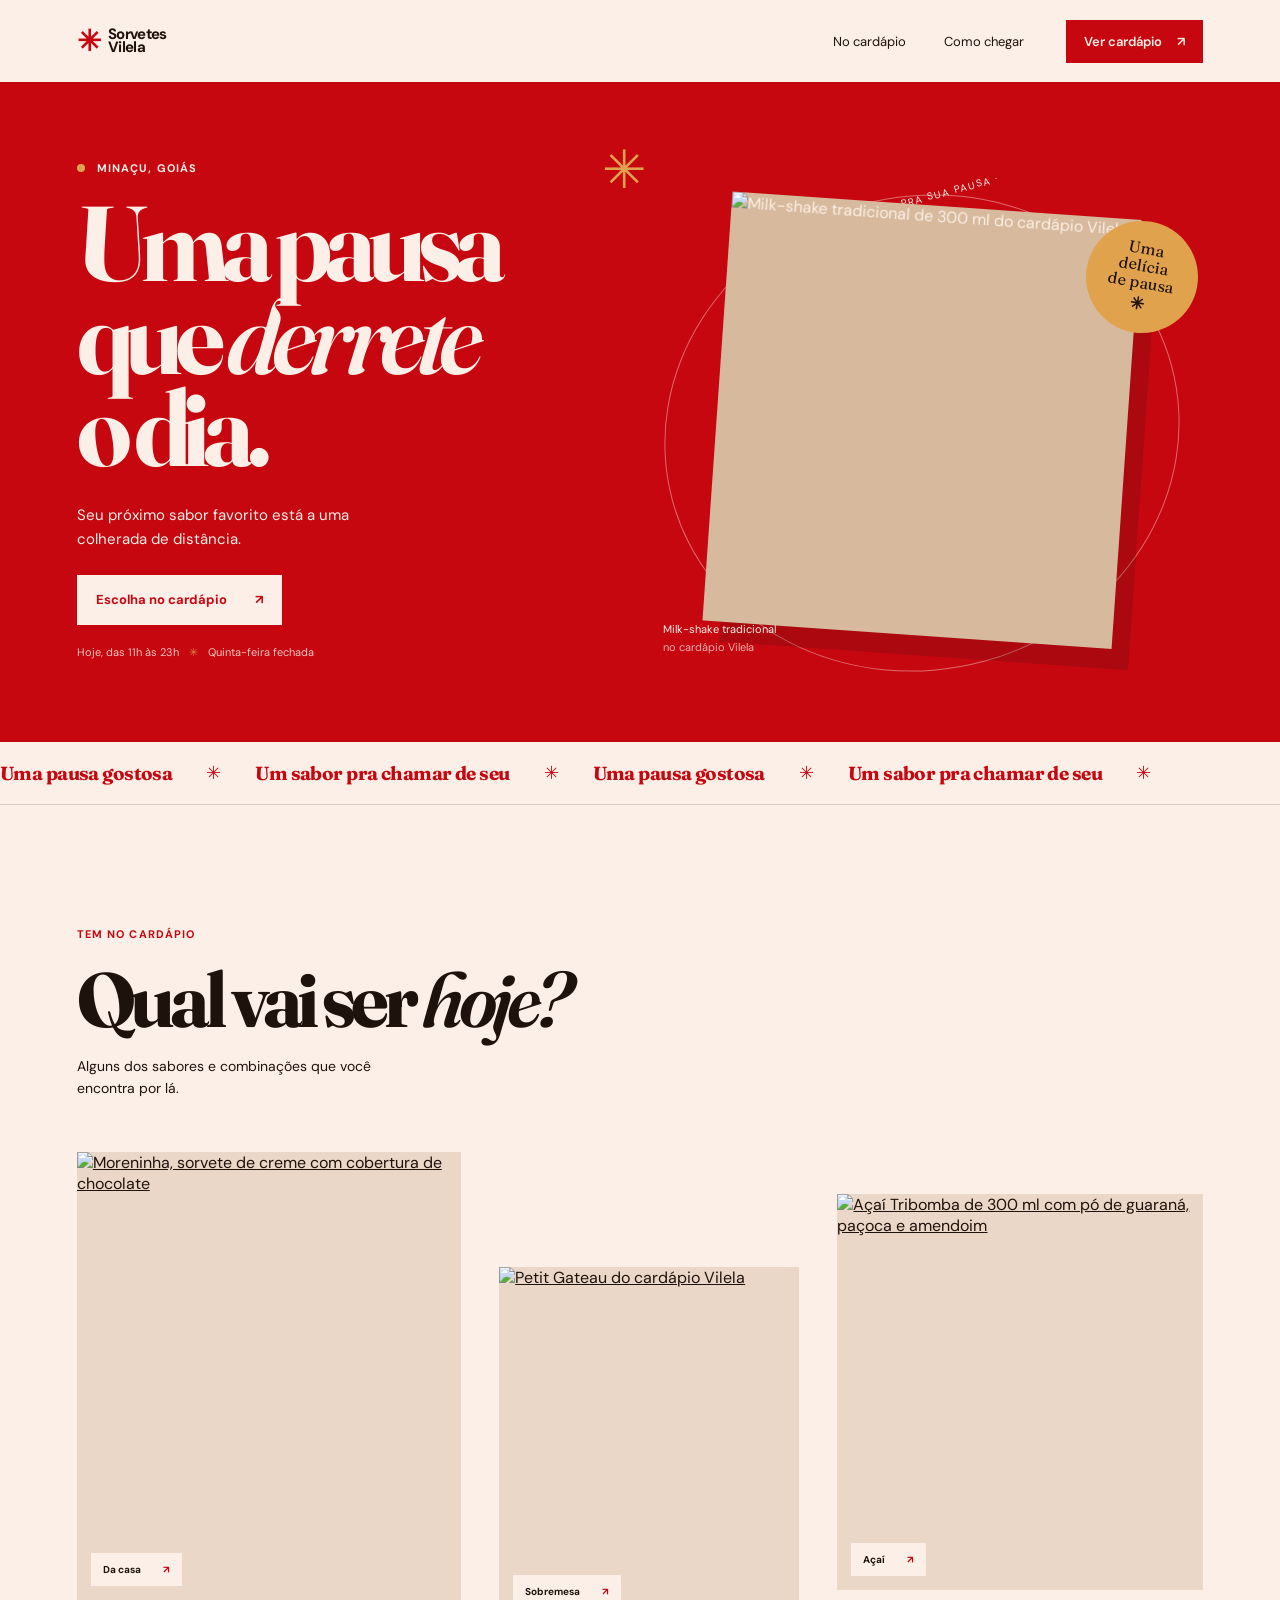
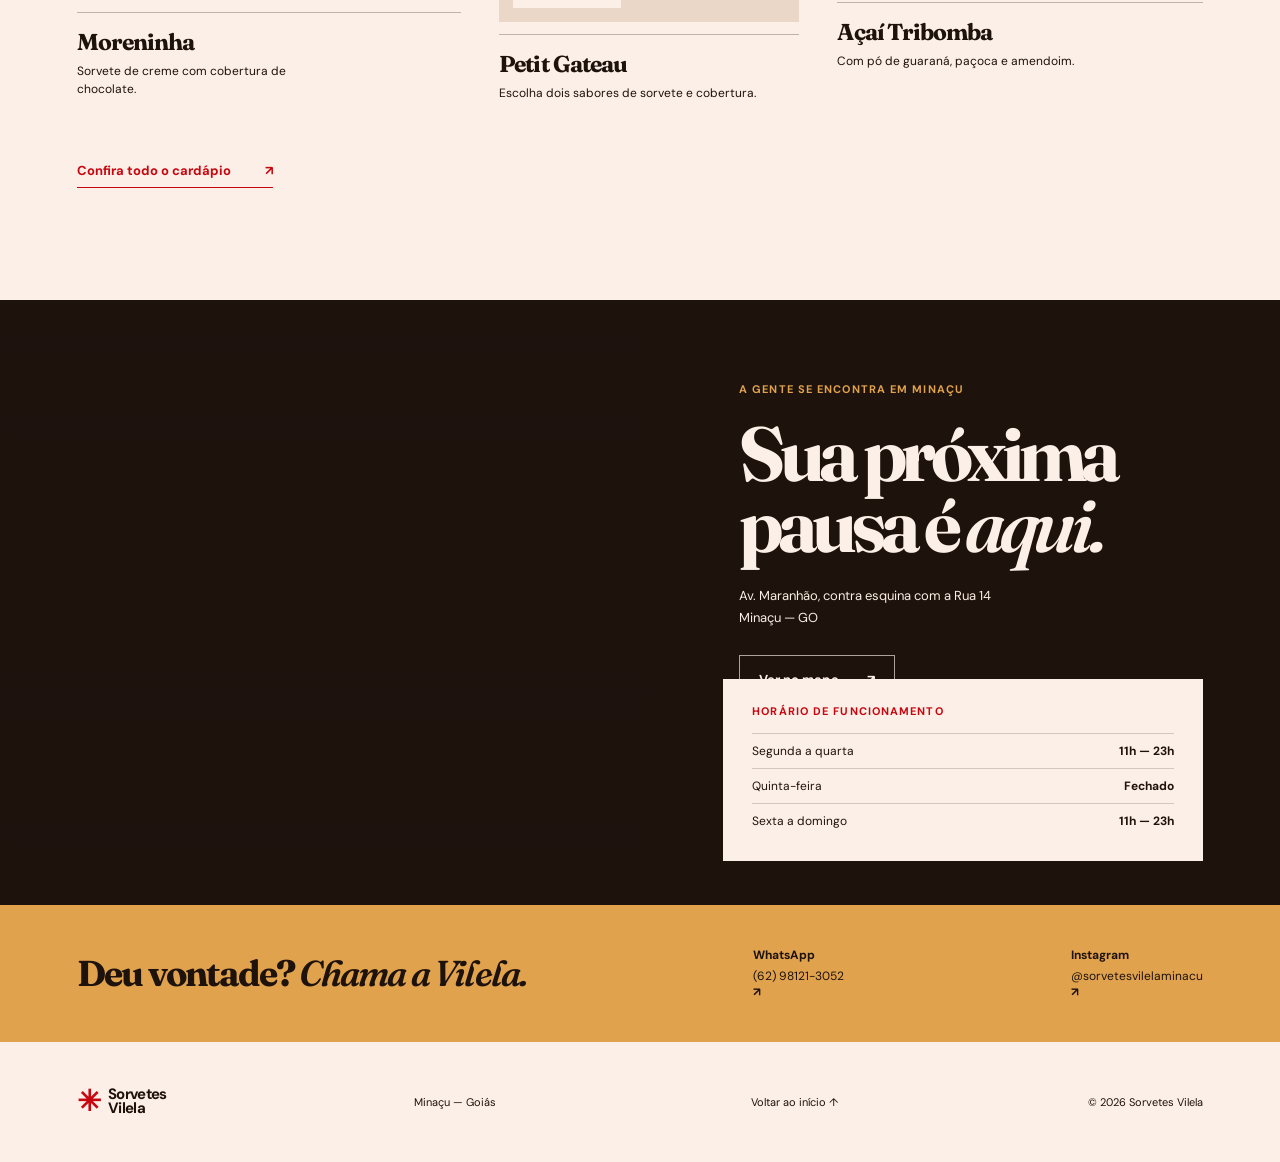
==== index.html @ eae9284f "Add files via upload" ====
<!doctype html>
<html lang="pt-BR">
<head>
  <meta charset="utf-8">
  <meta name="viewport" content="width=device-width, initial-scale=1">
  <meta name="theme-color" content="#C7070F">
  <meta name="description" content="Sorvetes Vilela em Minaçu-GO. Veja o cardápio, encontre a loja e venha escolher seu próximo sabor.">
  <meta property="og:type" content="website">
  <meta property="og:title" content="Sorvetes Vilela — Minaçu">
  <meta property="og:description" content="Uma pausa gostosa no seu dia. Confira o cardápio e encontre a Sorvetes Vilela em Minaçu-GO.">
  <meta property="og:image" content="https://assets.diggy.menu/menu/69e258a83c2f82297834d9e1/products/2d0bf28e-fbfe-4a27-b91a-829c1bef5589-low.jpg">
  <title>Sorvetes Vilela — Minaçu | Cardápio e localização</title>
  <link rel="preconnect" href="https://fonts.googleapis.com">
  <link rel="preconnect" href="https://fonts.gstatic.com" crossorigin>
  <link rel="preconnect" href="https://assets.diggy.menu">
  <link href="https://fonts.googleapis.com/css2?family=DM+Sans:wght@400;500;600;700&family=Fraunces:opsz,wght@9..144,600;9..144,700;9..144,800&display=swap" rel="stylesheet">
  <style>:root{--red:#C7070F;--cream:#FCEFE7;--paper:#fffaf5;--brown:#1E120D;--orange:#e0a24d;--serif:'Fraunces',Georgia,serif;--sans:'DM Sans',Arial,sans-serif;--gutter:clamp(22px,6vw,92px)}
*{box-sizing:border-box}html{scroll-behavior:smooth}body{margin:0;background:var(--cream);color:var(--brown);font-family:var(--sans);-webkit-font-smoothing:antialiased}a{color:inherit}a:focus-visible{outline:3px solid var(--orange);outline-offset:5px}.skip-link{position:absolute;z-index:10;top:8px;left:8px;padding:10px 14px;background:var(--cream);transform:translateY(-150%)}.skip-link:focus{transform:none}.site-header{height:82px;padding:0 var(--gutter);display:flex;align-items:center;justify-content:space-between;background:var(--cream)}.wordmark{display:inline-flex;align-items:center;gap:8px;text-decoration:none;font-size:15px;line-height:.88;font-weight:700;letter-spacing:-.7px}.wordmark-mark{font-size:29px;line-height:1;color:var(--red)}.nav-links{display:flex;gap:38px;margin-left:auto;margin-right:42px}.nav-links a,.header-cta{font-size:13px;text-decoration:none}.nav-links a{transition:color .2s}.nav-links a:hover{color:var(--red)}.header-cta{background:var(--red);color:var(--cream);padding:13px 18px;font-weight:600}.header-cta span{margin-left:12px}.hero{position:relative;overflow:hidden;min-height:660px;padding:68px var(--gutter) 52px;background:var(--red);color:var(--cream);display:grid;grid-template-columns:1fr 1fr;align-items:center}.hero-copy{position:relative;z-index:2;padding-bottom:20px}.eyebrow{margin:0 0 22px;font-size:11px;font-weight:700;letter-spacing:.1em;text-transform:uppercase}.eyebrow-dot{display:inline-block;width:8px;height:8px;margin-right:8px;background:var(--orange);border-radius:50%}.hero h1,.section-heading h2,.visit-copy h2{margin:0;font-family:var(--serif);font-size:clamp(66px,8.3vw,124px);font-weight:700;line-height:.87;letter-spacing:-.07em}.hero h1 em,.section-heading h2 em,.visit-copy h2 em,.contact-strip em{font-weight:600}.hero-intro{max-width:320px;margin:28px 0 24px;font-size:15px;line-height:1.6}.button{display:inline-flex;justify-content:space-between;align-items:center;gap:28px;min-height:50px;padding:0 19px;text-decoration:none;font-size:13px;font-weight:700;transition:transform .2s,background .2s}.button:hover{transform:translateY(-2px)}.button-light{background:var(--cream);color:var(--red)}.hero-hours{margin:20px 0 0;font-size:11px;opacity:.82}.hero-hours span{padding:0 7px;color:var(--orange)}.hero-art{height:510px;position:relative;display:flex;align-items:center;justify-content:center}.hero-orbit{position:absolute;inset:6% 4% 1%;border:1px solid rgba(252,239,231,.42);border-radius:50%;display:grid;place-items:start center;padding-top:3px;font-size:10px;letter-spacing:.12em;text-transform:uppercase;transform:rotate(-15deg)}.hero-photo{position:relative;z-index:1;width:min(75%,410px);height:430px;margin:0;overflow:hidden;background:#d7ba9d;transform:rotate(4deg);box-shadow:18px 20px 0 rgba(30,18,13,.16)}.hero-photo img{width:100%;height:100%;display:block;object-fit:cover}.photo-sticker{position:absolute;z-index:2;top:11%;right:1%;width:112px;height:112px;border-radius:50%;background:var(--orange);color:var(--brown);display:flex;flex-direction:column;align-items:center;justify-content:center;text-align:center;font-family:var(--serif);font-size:16px;line-height:1.05;transform:rotate(10deg)}.photo-sticker b{font-family:var(--sans);font-size:17px;margin-top:5px}.photo-caption{position:absolute;z-index:2;bottom:2%;left:4%;font-size:11px}.photo-caption span{display:block;opacity:.72;margin-top:4px}.hero-sunburst{position:absolute;left:47%;top:8%;font-size:53px;color:var(--orange)}.ticker{overflow:hidden;background:var(--cream);color:var(--red);border-bottom:1px solid rgba(30,18,13,.16)}.ticker-track{width:max-content;min-height:62px;display:flex;align-items:center;gap:34px;animation:marquee 28s linear infinite}.ticker-track span{font-family:var(--serif);font-weight:700;font-size:19px;letter-spacing:-.03em}.ticker-track i{font-style:normal;font-size:18px}@keyframes marquee{to{transform:translateX(-50%)}}.section-pad{padding:122px var(--gutter) 112px}.section-heading{max-width:610px;margin-bottom:52px}.eyebrow-dark{color:var(--red)}.section-heading h2{font-size:clamp(50px,6vw,82px);line-height:.96}.section-heading>p:last-child{max-width:340px;font-size:14px;line-height:1.6;margin:18px 0 0}.product-grid{display:grid;grid-template-columns:1.05fr .82fr 1fr;gap:clamp(15px,3vw,42px);align-items:start}.product-offset{margin-top:115px}.product-wide{margin-top:42px}.product-image{height:clamp(255px,35vw,450px);display:block;position:relative;overflow:hidden;background:#ead7c7}.product-offset .product-image{height:clamp(220px,28vw,355px)}.product-wide .product-image{height:clamp(240px,31vw,400px)}.product-image img{width:100%;height:100%;display:block;object-fit:cover;transition:transform .55s cubic-bezier(.2,.7,.2,1)}.product-image:hover img{transform:scale(1.035)}.image-label{position:absolute;left:14px;bottom:14px;background:var(--cream);padding:10px 12px;font-size:10px;font-weight:700}.image-label b{padding-left:20px;color:var(--red)}.product-meta{padding:15px 0;border-top:1px solid rgba(30,18,13,.28);margin-top:12px}.product-meta h3{font-family:var(--serif);font-size:23px;margin:0;letter-spacing:-.04em}.product-meta p{font-size:12px;margin:6px 0 0;line-height:1.5;max-width:270px}.text-link{display:inline-flex;align-items:center;gap:34px;margin-top:45px;padding-bottom:8px;border-bottom:1px solid var(--red);font-size:13px;font-weight:700;text-decoration:none;color:var(--red)}.visit-section{min-height:570px;background:var(--brown);color:var(--cream);display:grid;grid-template-columns:1.03fr 1fr;position:relative}.visit-image{min-height:570px;background-image:linear-gradient(0deg,rgba(30,18,13,.14),rgba(30,18,13,.02)),url('https://assets.diggy.menu/menu/69e258a83c2f82297834d9e1/products/728cd373-ec58-42bf-9369-148f045f744b-low.jpg');background-size:cover;background-position:center 48%;will-change:background-position}.visit-copy{padding:82px clamp(38px,7vw,100px) 200px;align-self:center}.visit-copy .eyebrow{color:var(--orange)}.visit-copy h2{font-size:clamp(53px,6vw,82px);line-height:.93}.address{font-size:13px;line-height:1.7;margin:25px 0}.button-outline{color:var(--cream);border:1px solid rgba(252,239,231,.65)}.button-outline:hover{background:var(--cream);color:var(--brown)}.hours-card{position:absolute;z-index:1;right:var(--gutter);bottom:44px;width:min(480px,43%);padding:25px 29px 23px;background:var(--cream);color:var(--brown)}.hours-card .eyebrow{margin-bottom:15px}.hours-card dl{margin:0}.hours-card dl div{display:flex;justify-content:space-between;gap:12px;padding:9px 0;border-top:1px solid rgba(30,18,13,.18);font-size:12px}.hours-card dd{margin:0;font-weight:700}.contact-strip{padding:42px var(--gutter);background:var(--orange);display:flex;align-items:center;justify-content:space-between;gap:22px}.contact-strip>p{font-family:var(--serif);font-size:clamp(22px,3vw,36px);font-weight:700;letter-spacing:-.05em;margin:0}.contact-strip a{font-size:12px;font-weight:700;text-decoration:none;white-space:nowrap}.contact-strip a span{display:block;margin-top:5px;font-weight:400}.site-footer{min-height:120px;padding:28px var(--gutter);display:grid;grid-template-columns:1fr 1fr 1fr auto;align-items:center;gap:20px;background:var(--cream)}.site-footer>p,.back-top,.site-footer small{font-size:11px}.back-top{text-decoration:none}.site-footer small{text-align:right}.footer-mark .wordmark-mark{color:var(--red)}[data-reveal]{opacity:0;transform:translateY(18px);transition:opacity .65s ease,transform .65s cubic-bezier(.2,.7,.2,1)}[data-reveal].is-visible{opacity:1;transform:translateY(0)}
@media(min-width:1400px){.hero{min-height:760px}.hero-photo{height:500px;width:430px}.hero-art{height:580px}}
@media(max-width:760px){.site-header{height:72px}.nav-links{display:none}.header-cta{margin-left:auto}.hero{min-height:auto;padding-top:54px;padding-bottom:30px;grid-template-columns:1fr}.hero h1{font-size:clamp(70px,17vw,112px)}.hero-intro{max-width:280px}.hero-art{height:390px;margin-top:20px}.hero-photo{width:min(72%,340px);height:330px}.hero-orbit{inset:5% 3%}.photo-sticker{right:2%;top:8%;width:91px;height:91px;font-size:14px}.hero-sunburst{left:auto;right:11%;top:0}.photo-caption{left:1%;bottom:0}.ticker-track{min-height:52px;gap:24px}.ticker-track span{font-size:16px}.section-pad{padding-top:82px;padding-bottom:80px}.section-heading{margin-bottom:32px}.section-heading h2{font-size:clamp(49px,12vw,72px)}.product-grid{grid-template-columns:1fr 1fr;gap:30px 16px}.product-image,.product-offset .product-image,.product-wide .product-image{height:auto;aspect-ratio:4/5}.product-offset,.product-wide{margin-top:0}.product:nth-child(2){margin-top:60px}.product-wide{grid-column:1/-1;width:83%;margin-top:-15px;margin-left:auto}.product-wide .product-image{aspect-ratio:1.2}.product-meta h3{font-size:20px}.text-link{margin-top:32px}.visit-section{grid-template-columns:1fr;padding-bottom:0}.visit-image{min-height:340px;background-position:center}.visit-copy{padding:48px var(--gutter) 34px}.visit-copy h2{font-size:clamp(54px,13vw,76px)}.hours-card{position:relative;right:auto;bottom:auto;width:auto;margin:0 var(--gutter) 34px;padding:22px}.contact-strip{padding-top:32px;padding-bottom:32px;display:grid;grid-template-columns:1fr 1fr;gap:22px 12px}.contact-strip>p{grid-column:1/-1}.contact-strip a{white-space:normal;font-size:11px}.site-footer{grid-template-columns:1fr 1fr;min-height:150px}.site-footer small{text-align:left}}
@media(max-width:390px){.header-cta{padding:12px 13px;font-size:12px}.hero{padding-left:20px;padding-right:20px}.product-grid{gap:24px 12px}.image-label{left:8px;bottom:8px;padding:8px;font-size:9px}.image-label b{padding-left:8px}.product-meta h3{font-size:18px}.product-meta p{font-size:11px}.contact-strip{padding-left:20px;padding-right:20px}}
@media(prefers-reduced-motion:reduce){*,*::before,*::after{scroll-behavior:auto!important;animation-duration:.01ms!important;animation-iteration-count:1!important;transition-duration:.01ms!important}[data-reveal]{opacity:1;transform:none}.visit-image{will-change:auto}}
[data-reveal]{opacity:1;transform:none}
body.motion-ready [data-reveal]{opacity:0;transform:translateY(18px)}
body.motion-ready [data-reveal].is-visible{opacity:1;transform:translateY(0)}
.product{transition:transform .3s ease}
.product:hover{transform:translateY(-5px)}
.product-image{transition:box-shadow .3s ease}
.product:hover .product-image{box-shadow:7px 8px 0 rgba(30,18,13,.1)}
.text-link,.nav-links a{position:relative}
.text-link::after,.nav-links a::after{content:"";position:absolute;left:0;right:100%;bottom:-3px;height:1px;background:currentColor;transition:right .22s ease}
.text-link:hover::after,.nav-links a:hover::after{right:0}
.menu-toggle{display:none}
@media(max-width:760px){
  .site-header{position:relative;z-index:5}
  .menu-toggle{width:46px;height:46px;margin-left:12px;border:1px solid rgba(30,18,13,.22);background:transparent;display:grid;align-content:center;justify-items:center;gap:6px;cursor:pointer}
  .menu-toggle span{width:18px;height:1.5px;background:var(--brown);transition:transform .2s ease}
  .menu-toggle[aria-expanded=true] span:first-child{transform:translateY(3.75px) rotate(45deg)}
  .menu-toggle[aria-expanded=true] span:last-child{transform:translateY(-3.75px) rotate(-45deg)}
  .nav-links{display:flex;position:absolute;top:100%;left:0;right:0;margin:0;padding:8px var(--gutter) 20px;background:var(--cream);border-top:1px solid rgba(30,18,13,.12);flex-direction:column;gap:0;visibility:hidden;opacity:0;transform:translateY(-8px);transition:opacity .2s ease,transform .2s ease,visibility .2s}
  .nav-links.menu-open{visibility:visible;opacity:1;transform:translateY(0)}
  .nav-links a{padding:14px 0;border-bottom:1px solid rgba(30,18,13,.12);font-size:14px}
  .nav-links a::after{display:none}
  .product:hover{transform:none}
  .product:hover .product-image{box-shadow:none}
  .product-image:active img{transform:scale(1.025)}
  .button:active,.header-cta:active{transform:scale(.98)}
}
@media(prefers-reduced-motion:reduce){body.motion-ready [data-reveal]{opacity:1;transform:none}.product,.product-image img{transition:none}}
@keyframes reveal-on-scroll{from{opacity:0;transform:translateY(22px)}to{opacity:1;transform:translateY(0)}}
@keyframes hero-depth{from{transform:translate3d(0,-28px,0) rotate(4deg)}to{transform:translate3d(0,28px,0) rotate(4deg)}}
@keyframes image-depth{from{background-position:center 38%}to{background-position:center 62%}}
@supports(animation-timeline:view()){
  [data-reveal]{animation:reveal-on-scroll linear both;animation-timeline:view();animation-range:entry 0% cover 35%}
  .hero-photo{animation:hero-depth linear both;animation-timeline:view();animation-range:entry 0% exit 100%}
  .visit-image{animation:image-depth linear both;animation-timeline:view();animation-range:entry 0% exit 100%}
}
@media(prefers-reduced-motion:reduce){[data-reveal],.hero-photo,.visit-image{animation:none!important}}
</style>
  <script type="application/ld+json">
  {
    "@context":"https://schema.org",
    "@type":"IceCreamShop",
    "name":"Sorvetes Vilela - Minaçu",
    "telephone":"+55 62 98121-3052",
    "address":{"@type":"PostalAddress","streetAddress":"Av. Maranhão, contra esquina com a Rua 14","addressLocality":"Minaçu","addressRegion":"GO","postalCode":"76450-000","addressCountry":"BR"},
    "sameAs":["https://www.instagram.com/sorvetesvilelaminacu/","https://www.diggy.menu/sorvetesvilelaminacu"],
    "openingHoursSpecification":[
      {"@type":"OpeningHoursSpecification","dayOfWeek":["Monday","Tuesday","Wednesday","Friday","Saturday","Sunday"],"opens":"11:00","closes":"23:00"}
    ]
  }
  </script>
</head>
<body>
  <a class="skip-link" href="#conteudo">Pular para o conteúdo</a>
  <header class="site-header">
    <a class="wordmark" href="#inicio" aria-label="Sorvetes Vilela, início"><span class="wordmark-mark" aria-hidden="true">✳</span><span>Sorvetes<br>Vilela</span></a>
    <button class="menu-toggle" type="button" aria-expanded="false" aria-controls="main-nav" aria-label="Abrir menu"><span></span><span></span></button>
    <nav class="nav-links" id="main-nav" aria-label="Navegação principal">
      <a href="#sabores">No cardápio</a>
      <a href="#visite">Como chegar</a>
    </nav>
    <a class="header-cta" href="https://www.diggy.menu/sorvetesvilelaminacu" target="_blank" rel="noopener">Ver cardápio <span aria-hidden="true">↗</span></a>
  </header>

  <main id="conteudo">
    <section class="hero" id="inicio" aria-labelledby="hero-title">
      <div class="hero-copy">
        <p class="eyebrow"><span class="eyebrow-dot" aria-hidden="true"></span> Minaçu, Goiás</p>
        <h1 id="hero-title">Uma pausa<br>que <em>derrete</em><br>o dia.</h1>
        <p class="hero-intro">Seu próximo sabor favorito está a uma colherada de distância.</p>
        <a class="button button-light" href="https://www.diggy.menu/sorvetesvilelaminacu" target="_blank" rel="noopener">Escolha no cardápio <span aria-hidden="true">↗</span></a>
        <p class="hero-hours">Hoje, das 11h às 23h <span aria-hidden="true">✳</span> Quinta-feira fechada</p>
      </div>
      <div class="hero-art" aria-label="Milk-shake tradicional da Sorvetes Vilela">
        <div class="hero-orbit" aria-hidden="true">feito pra sua pausa · feito pra sua pausa ·</div>
        <figure class="hero-photo parallax" data-speed="0.1">
            <img src="https://assets.diggy.menu/menu/69e258a83c2f82297834d9e1/products/2d0bf28e-fbfe-4a27-b91a-829c1bef5589-low.jpg" alt="Milk-shake tradicional de 300 ml do cardápio Vilela" fetchpriority="high" decoding="async" width="720" height="900">
        </figure>
        <div class="photo-sticker" aria-hidden="true"><span>Uma<br>delícia<br>de pausa</span><b>✳</b></div>
        <p class="photo-caption">Milk-shake tradicional <span>no cardápio Vilela</span></p>
      </div>
      <span class="hero-sunburst" aria-hidden="true">✳</span>
    </section>

    <div class="ticker" aria-label="Sorvetes Vilela em Minaçu"><div class="ticker-track" aria-hidden="true"><span>Uma pausa gostosa</span><i>✳</i><span>Um sabor pra chamar de seu</span><i>✳</i><span>Uma pausa gostosa</span><i>✳</i><span>Um sabor pra chamar de seu</span><i>✳</i></div></div>

    <section class="menu-section section-pad" id="sabores" aria-labelledby="menu-title">
      <div class="section-heading" data-reveal>
        <p class="eyebrow eyebrow-dark">Tem no cardápio</p>
        <h2 id="menu-title">Qual vai ser <em>hoje?</em></h2>
        <p>Alguns dos sabores e combinações que você encontra por lá.</p>
      </div>
      <div class="product-grid">
        <article class="product product-tall" data-reveal>
          <a class="product-image" href="https://www.diggy.menu/sorvetesvilelaminacu" target="_blank" rel="noopener" aria-label="Ver Moreninha no cardápio">
            <img src="https://assets.diggy.menu/menu/69e258a83c2f82297834d9e1/products/d7e3dccf-65e1-4d2a-82ba-d09cf9e2c3f4-low.jpg" alt="Moreninha, sorvete de creme com cobertura de chocolate" loading="lazy" decoding="async" width="720" height="900">
            <span class="image-label">Da casa <b>↗</b></span>
          </a>
          <div class="product-meta"><h3>Moreninha</h3><p>Sorvete de creme com cobertura de chocolate.</p></div>
        </article>
        <article class="product product-offset" data-reveal>
          <a class="product-image" href="https://www.diggy.menu/sorvetesvilelaminacu" target="_blank" rel="noopener" aria-label="Ver Petit Gateau no cardápio">
            <img src="https://assets.diggy.menu/menu/69e258a83c2f82297834d9e1/products/728cd373-ec58-42bf-9369-148f045f744b-low.jpg" alt="Petit Gateau do cardápio Vilela" loading="lazy" decoding="async" width="720" height="900">
            <span class="image-label">Sobremesa <b>↗</b></span>
          </a>
          <div class="product-meta"><h3>Petit Gateau</h3><p>Escolha dois sabores de sorvete e cobertura.</p></div>
        </article>
        <article class="product product-wide" data-reveal>
          <a class="product-image" href="https://www.diggy.menu/sorvetesvilelaminacu" target="_blank" rel="noopener" aria-label="Ver Açaí Tribomba no cardápio">
            <img src="https://assets.diggy.menu/menu/69e258a83c2f82297834d9e1/products/b34f79f2-5314-4e7e-b79b-3783280b6f69-low.jpg" alt="Açaí Tribomba de 300 ml com pó de guaraná, paçoca e amendoim" loading="lazy" decoding="async" width="720" height="900">
            <span class="image-label">Açaí <b>↗</b></span>
          </a>
          <div class="product-meta"><h3>Açaí Tribomba</h3><p>Com pó de guaraná, paçoca e amendoim.</p></div>
        </article>
      </div>
      <a class="text-link" href="https://www.diggy.menu/sorvetesvilelaminacu" target="_blank" rel="noopener">Confira todo o cardápio <span aria-hidden="true">↗</span></a>
    </section>

    <section class="visit-section" id="visite" aria-labelledby="visit-title">
      <div class="visit-image parallax" data-speed="0.06" role="img" aria-label="Detalhe do Petit Gateau no cardápio Vilela"></div>
      <div class="visit-copy" data-reveal>
        <p class="eyebrow">A gente se encontra em Minaçu</p>
        <h2 id="visit-title">Sua próxima<br>pausa é <em>aqui.</em></h2>
        <p class="address">Av. Maranhão, contra esquina com a Rua 14<br>Minaçu — GO</p>
        <a class="button button-outline" href="https://www.google.com/maps/search/?api=1&query=Av.+Maranh%C3%A3o%2C+contra+esquina+com+a+Rua+14%2C+Mina%C3%A7u-GO" target="_blank" rel="noopener">Ver no mapa <span aria-hidden="true">↗</span></a>
      </div>
      <div class="hours-card" data-reveal>
        <p class="eyebrow eyebrow-dark">Horário de funcionamento</p>
        <dl>
          <div><dt>Segunda a quarta</dt><dd>11h — 23h</dd></div>
          <div><dt>Quinta-feira</dt><dd>Fechado</dd></div>
          <div><dt>Sexta a domingo</dt><dd>11h — 23h</dd></div>
        </dl>
      </div>
    </section>

    <section class="contact-strip" aria-label="Canais de contato">
      <p>Deu vontade? <em>Chama a Vilela.</em></p>
      <a href="https://wa.me/5562981213052" target="_blank" rel="noopener">WhatsApp <span>(62) 98121-3052</span> ↗</a>
      <a href="https://www.instagram.com/sorvetesvilelaminacu/" target="_blank" rel="noopener">Instagram <span>@sorvetesvilelaminacu</span> ↗</a>
    </section>
  </main>

  <footer class="site-footer">
    <a class="wordmark footer-mark" href="#inicio"><span class="wordmark-mark" aria-hidden="true">✳</span><span>Sorvetes<br>Vilela</span></a>
    <p>Minaçu — Goiás</p>
    <a href="#inicio" class="back-top">Voltar ao início ↑</a>
    <small>© <span id="year">2026</span> Sorvetes Vilela</small>
  </footer>
  <script defer>(() => {
  const reduced = window.matchMedia('(prefers-reduced-motion: reduce)').matches;
  const items = document.querySelectorAll('[data-reveal]');
  if ('IntersectionObserver' in window && !reduced) {
    document.body.classList.add('motion-ready');
    const observer = new IntersectionObserver((entries, instance) => {
      entries.forEach(entry => {
        if (entry.isIntersecting) {
          entry.target.classList.add('is-visible');
          instance.unobserve(entry.target);
        }
      });
    }, { threshold: 0.14, rootMargin: '0px 0px -35px 0px' });
    items.forEach(item => observer.observe(item));
  } else items.forEach(item => item.classList.add('is-visible'));

  const menuButton = document.querySelector('.menu-toggle');
  const menu = document.querySelector('#main-nav');
  if (menuButton && menu) {
    const closeMenu = () => {
      menuButton.setAttribute('aria-expanded', 'false');
      menuButton.setAttribute('aria-label', 'Abrir menu');
      menu.classList.remove('menu-open');
    };
    menuButton.addEventListener('click', () => {
      const open = menuButton.getAttribute('aria-expanded') !== 'true';
      menuButton.setAttribute('aria-expanded', String(open));
      menuButton.setAttribute('aria-label', open ? 'Fechar menu' : 'Abrir menu');
      menu.classList.toggle('menu-open', open);
    });
    menu.querySelectorAll('a').forEach(link => link.addEventListener('click', closeMenu));
    document.addEventListener('keydown', event => { if (event.key === 'Escape') closeMenu(); });
    window.addEventListener('resize', () => { if (window.innerWidth > 760) closeMenu(); }, { passive: true });
  }

  const layers = document.querySelectorAll('.parallax');
  let scheduled = false;
  const moveLayers = () => {
    layers.forEach(layer => {
      const speed = Number(layer.dataset.speed || 0);
      const rect = layer.getBoundingClientRect();
      if (rect.bottom > 0 && rect.top < window.innerHeight) {
        const offset = Math.max(-24, Math.min(24, (window.innerHeight / 2 - (rect.top + rect.height / 2)) * speed));
        if (layer.classList.contains('hero-photo')) layer.style.transform = `translate3d(0, ${offset}px, 0) rotate(4deg)`;
        else layer.style.backgroundPosition = `center calc(48% + ${Math.round(offset)}px)`;
      }
    });
    scheduled = false;
  };
  if (!reduced) {
    window.addEventListener('scroll', () => {
      if (!scheduled) {
        window.requestAnimationFrame(moveLayers);
        scheduled = true;
      }
    }, { passive: true });
  }
})();
</script>
</body>
</html>
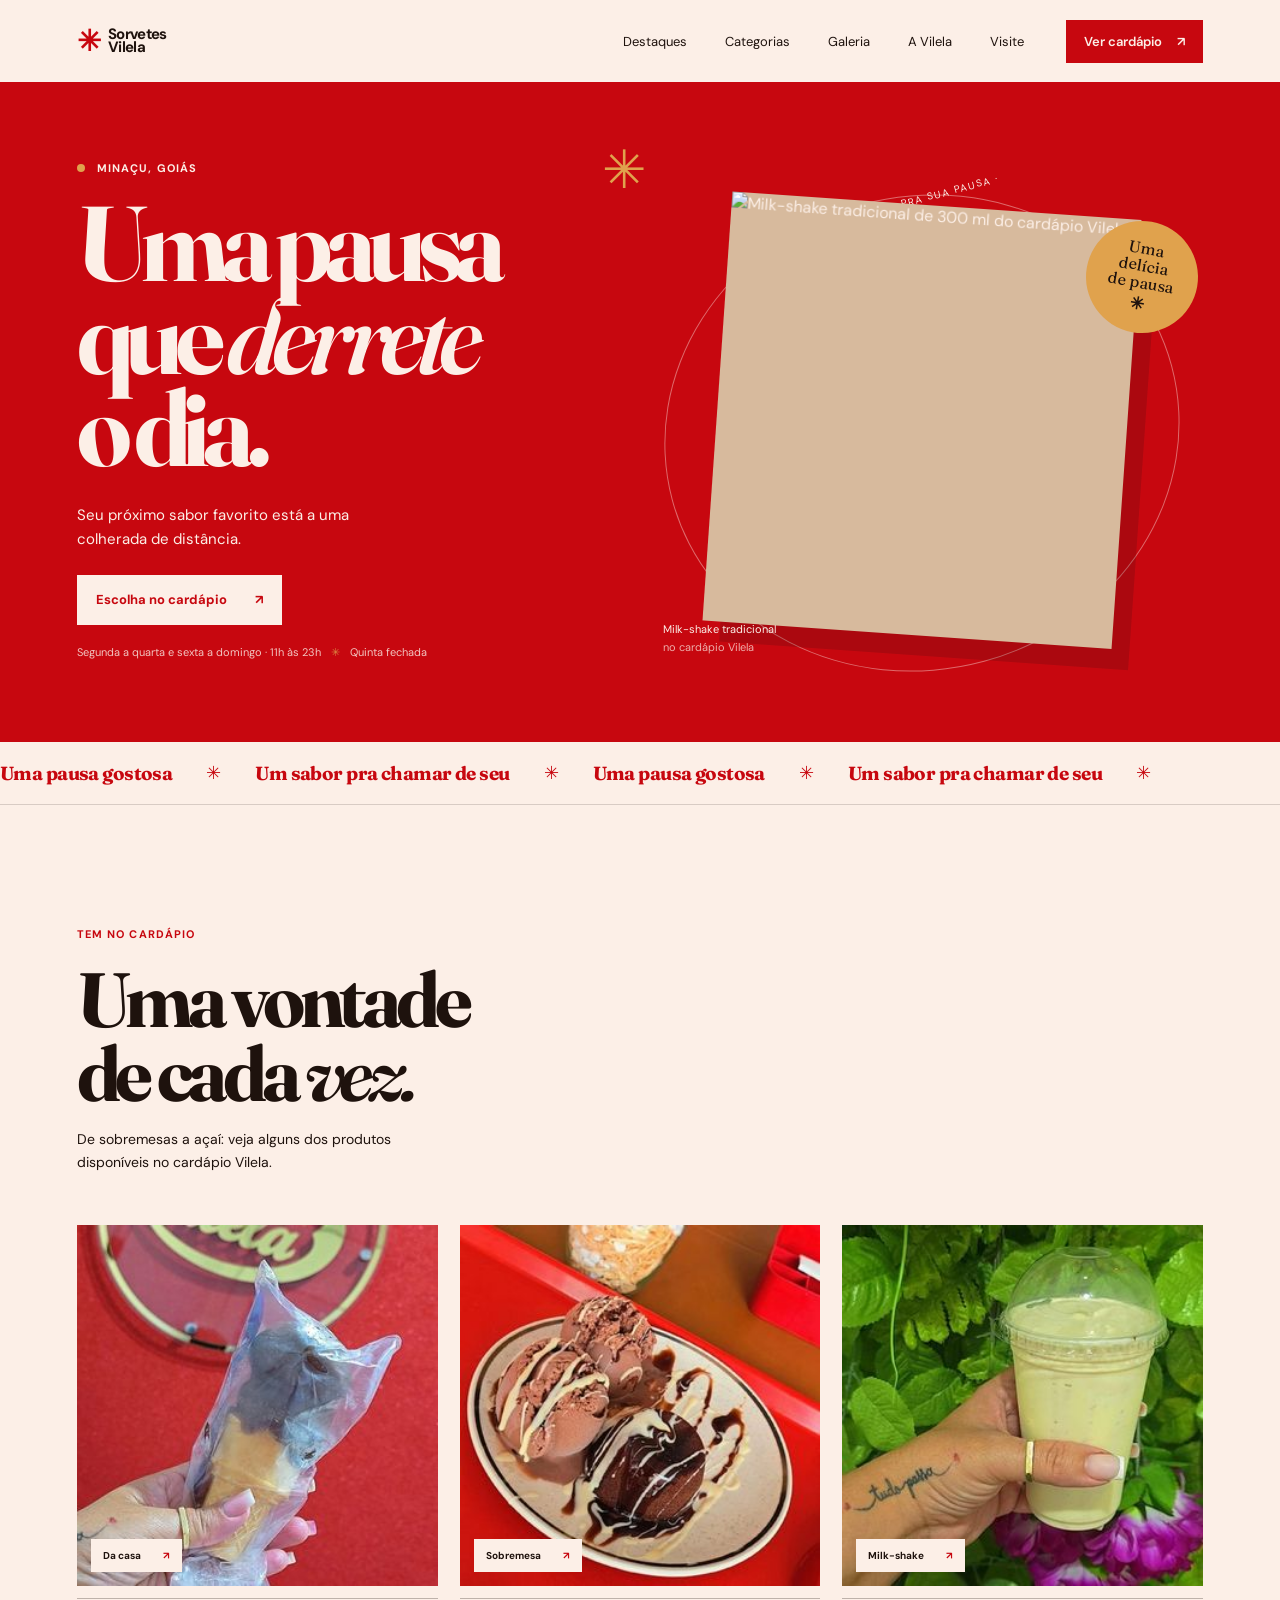
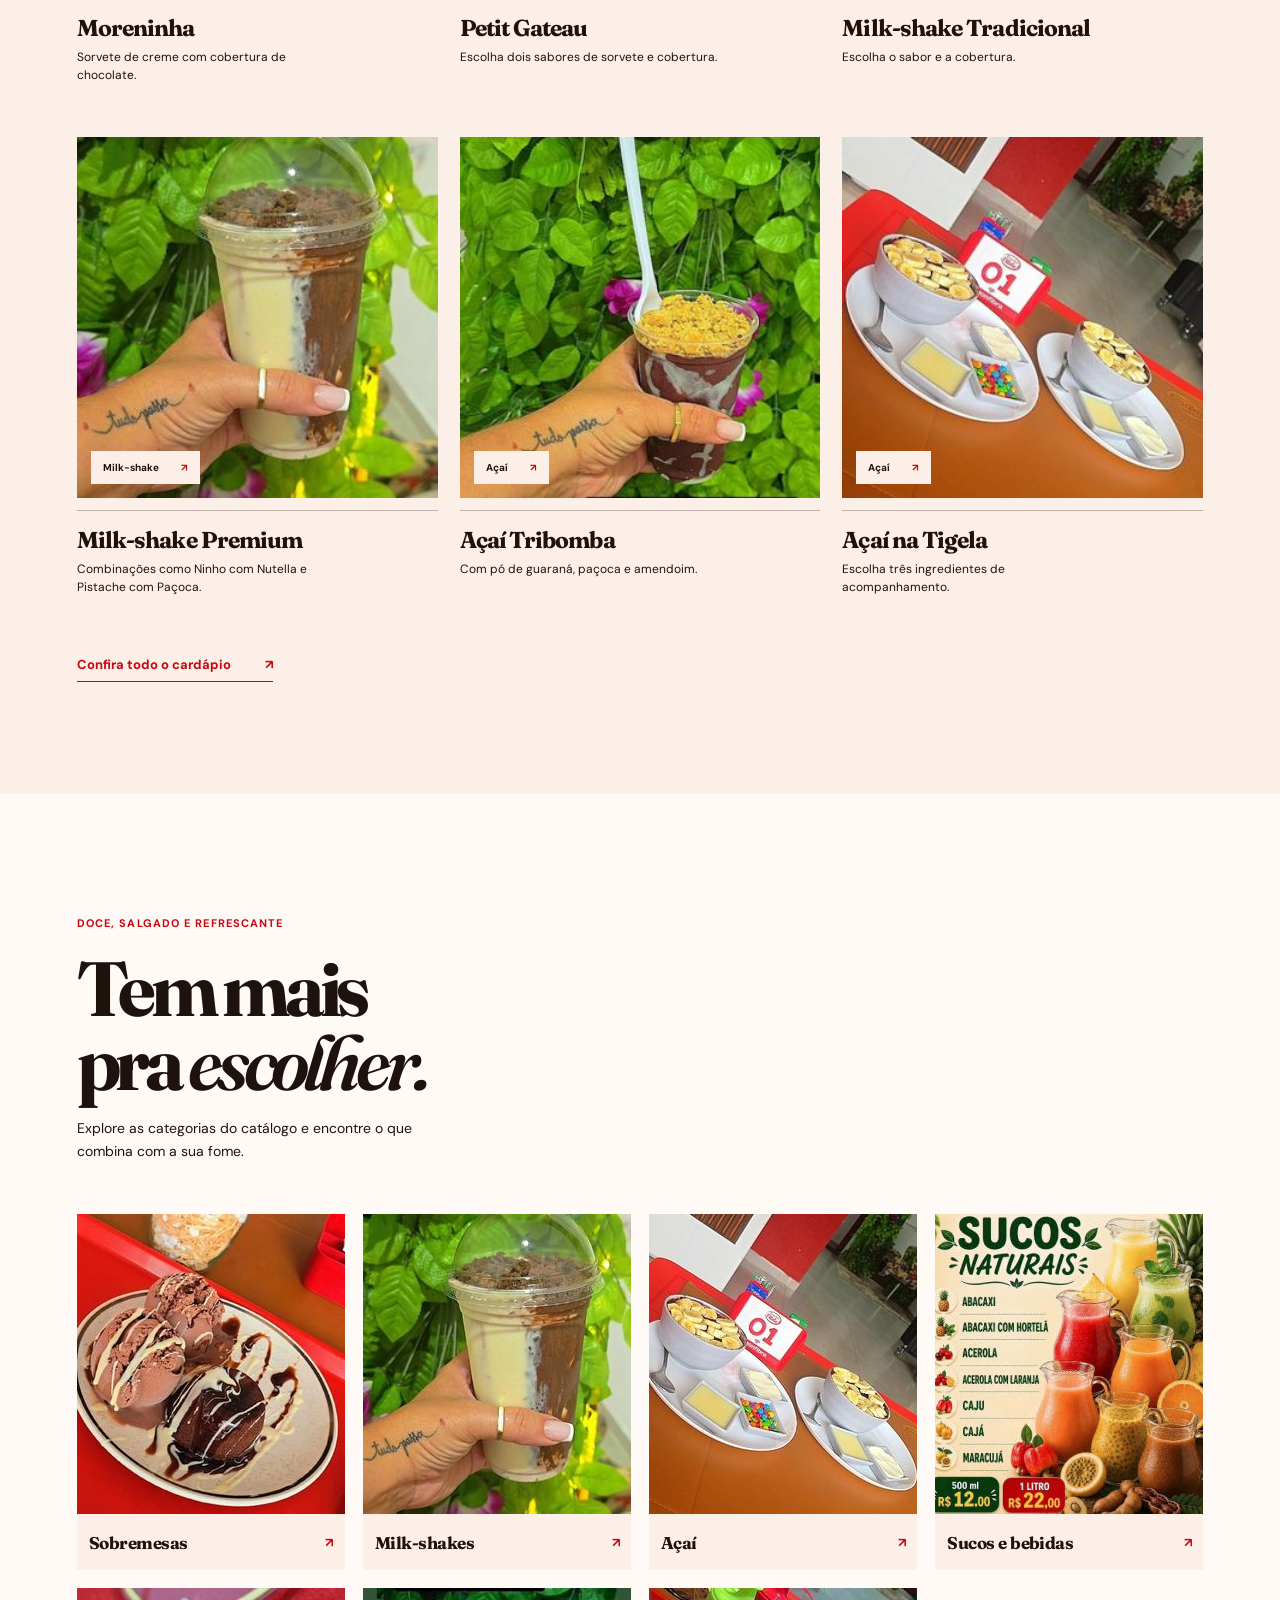
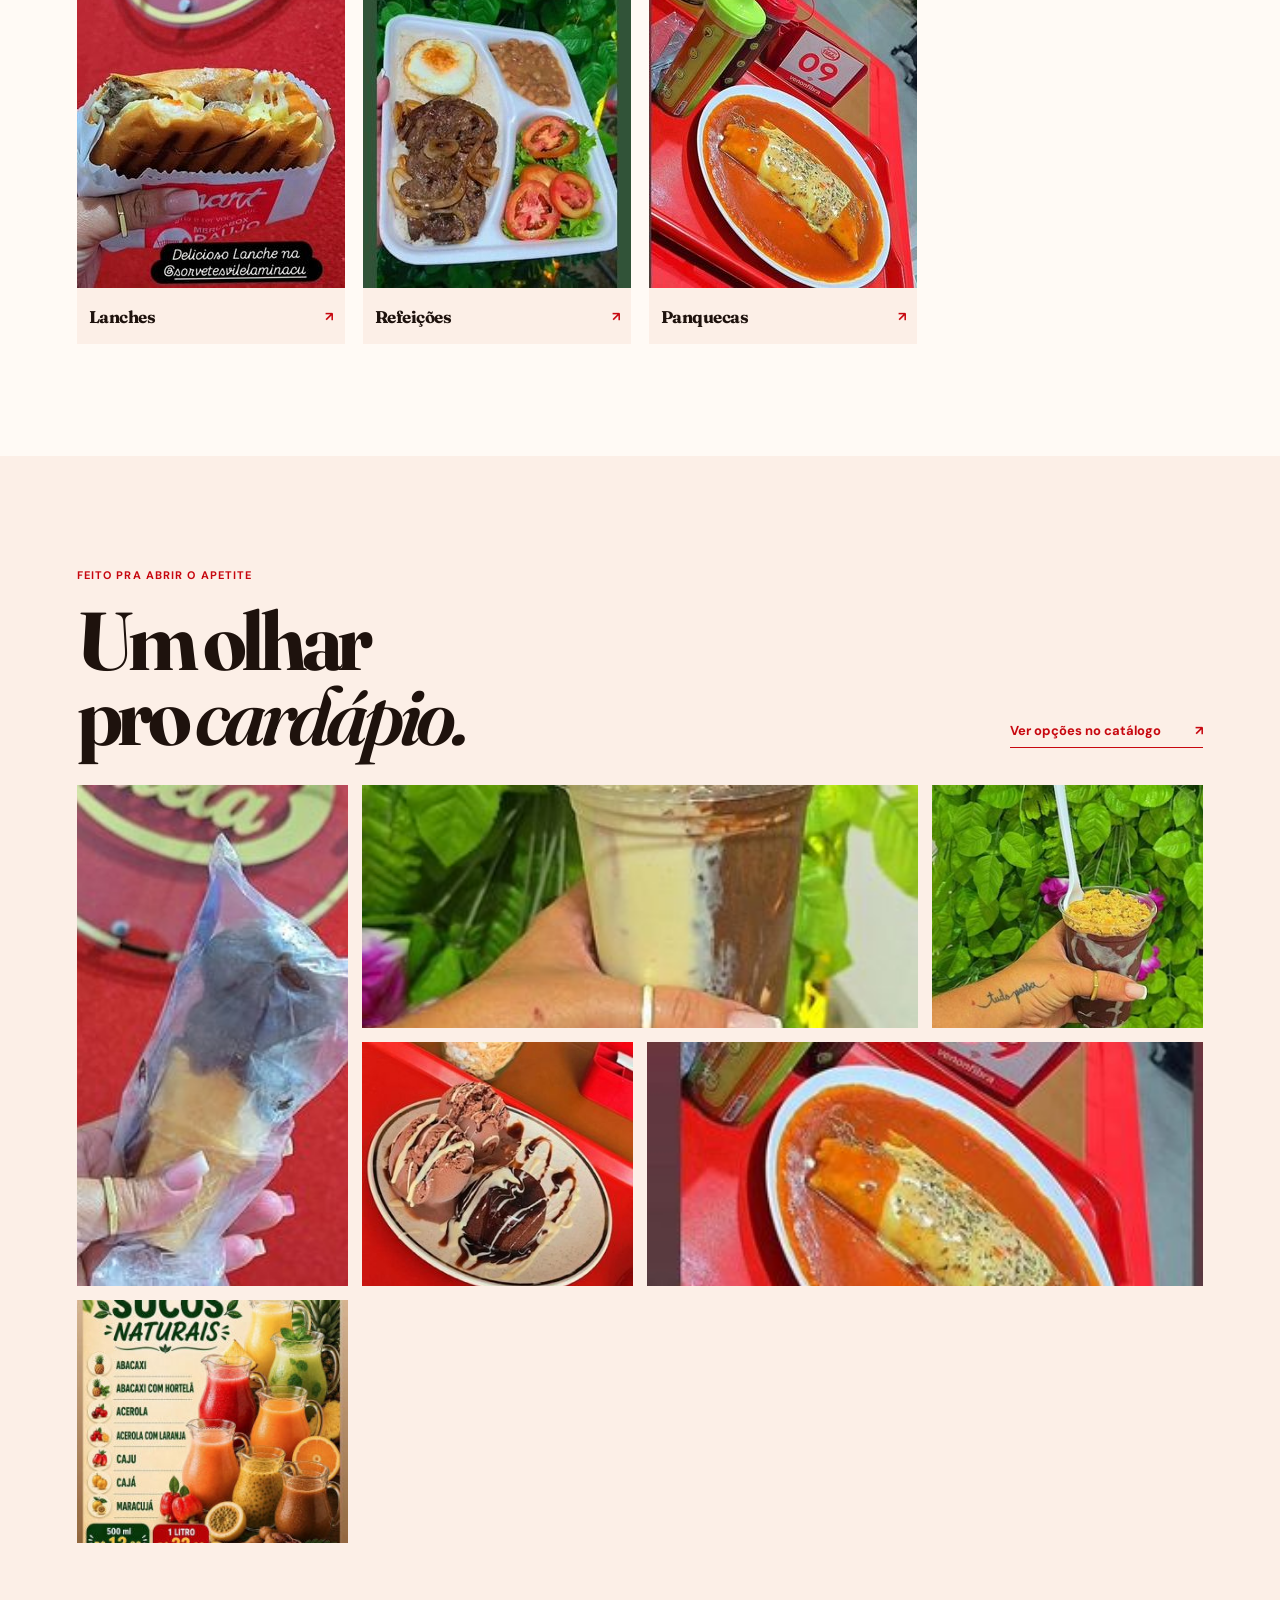
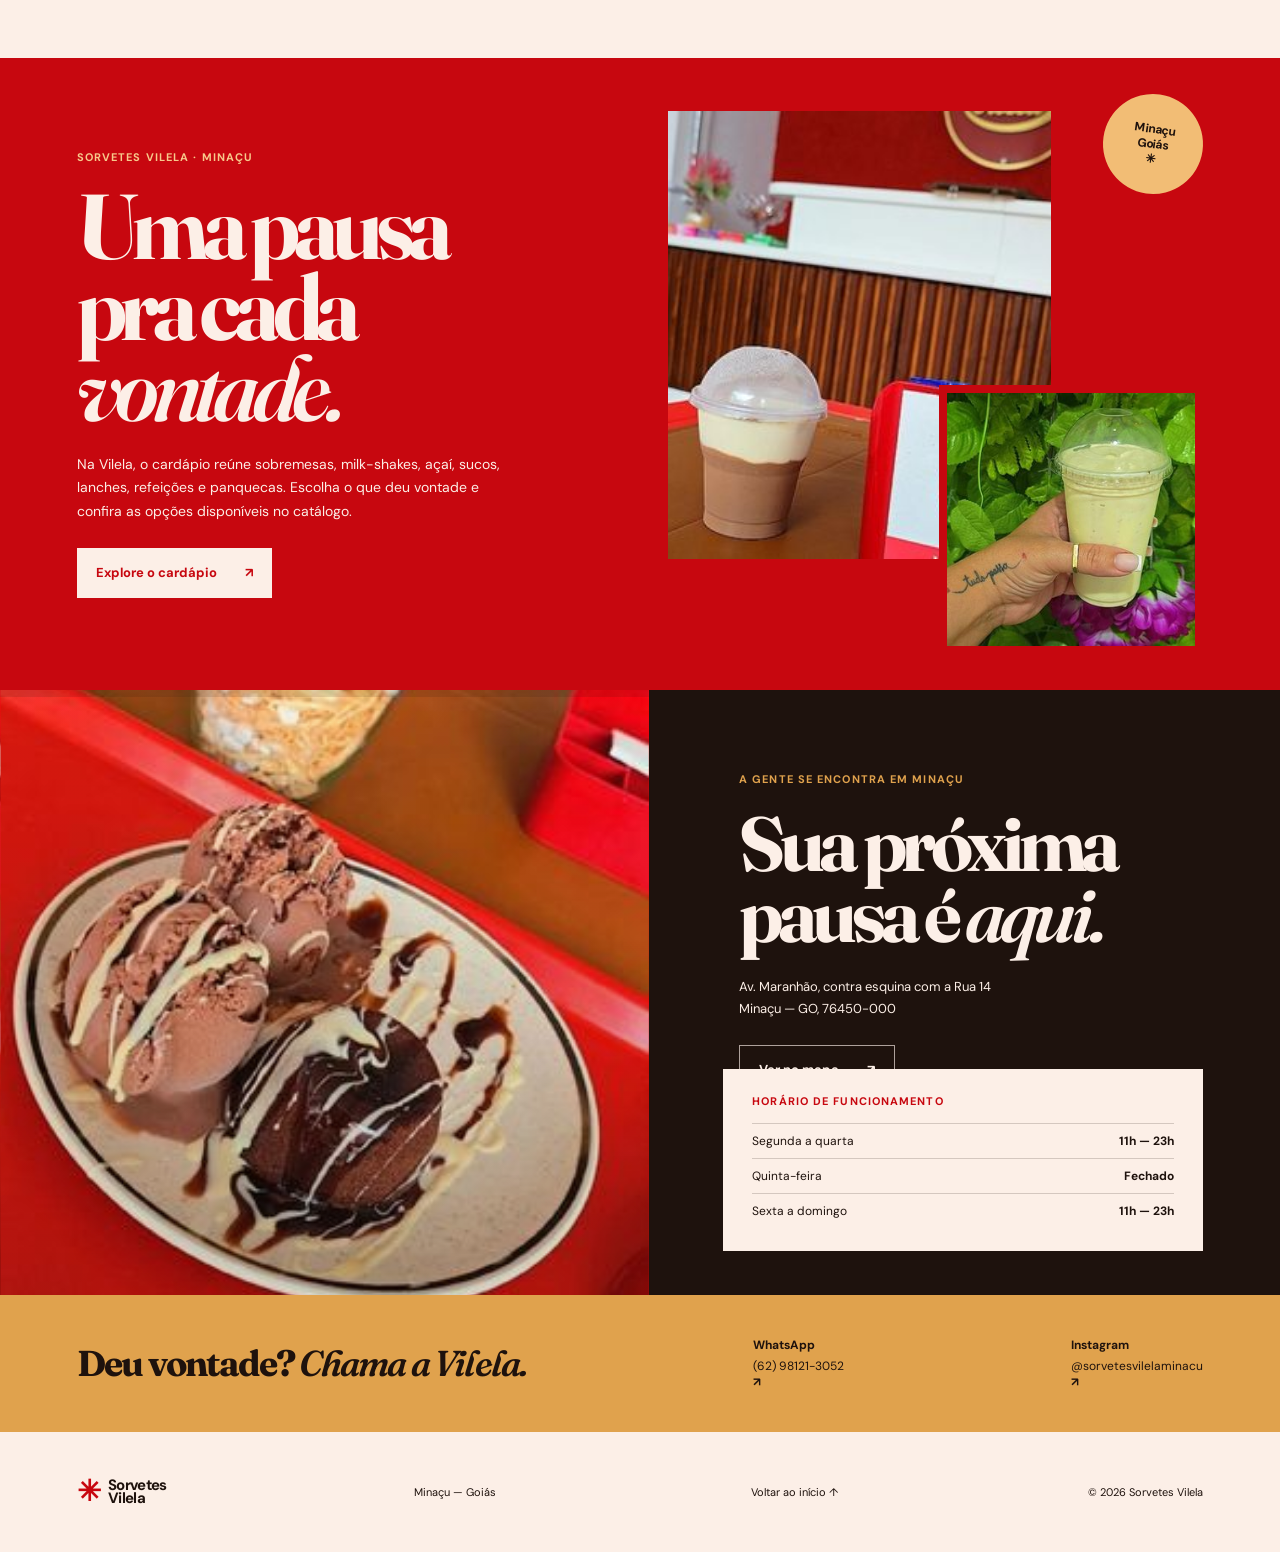
==== commit b8ea1088: "Add files via upload" ====
--- a/index.html
+++ b/index.html
@@ -10,12 +10,14 @@
   <meta property="og:description" content="Uma pausa gostosa no seu dia. Confira o cardápio e encontre a Sorvetes Vilela em Minaçu-GO.">
   <meta property="og:image" content="https://assets.diggy.menu/menu/69e258a83c2f82297834d9e1/products/2d0bf28e-fbfe-4a27-b91a-829c1bef5589-low.jpg">
   <title>Sorvetes Vilela — Minaçu | Cardápio e localização</title>
+  <link rel="icon" type="image/png" href="assets/vilela-favicon.png">
+  <link rel="preload" as="image" href="assets/catalog/milkshake-tradicional.jpg" fetchpriority="high">
   <link rel="preconnect" href="https://fonts.googleapis.com">
   <link rel="preconnect" href="https://fonts.gstatic.com" crossorigin>
   <link rel="preconnect" href="https://assets.diggy.menu">
   <link href="https://fonts.googleapis.com/css2?family=DM+Sans:wght@400;500;600;700&family=Fraunces:opsz,wght@9..144,600;9..144,700;9..144,800&display=swap" rel="stylesheet">
   <style>:root{--red:#C7070F;--cream:#FCEFE7;--paper:#fffaf5;--brown:#1E120D;--orange:#e0a24d;--serif:'Fraunces',Georgia,serif;--sans:'DM Sans',Arial,sans-serif;--gutter:clamp(22px,6vw,92px)}
-*{box-sizing:border-box}html{scroll-behavior:smooth}body{margin:0;background:var(--cream);color:var(--brown);font-family:var(--sans);-webkit-font-smoothing:antialiased}a{color:inherit}a:focus-visible{outline:3px solid var(--orange);outline-offset:5px}.skip-link{position:absolute;z-index:10;top:8px;left:8px;padding:10px 14px;background:var(--cream);transform:translateY(-150%)}.skip-link:focus{transform:none}.site-header{height:82px;padding:0 var(--gutter);display:flex;align-items:center;justify-content:space-between;background:var(--cream)}.wordmark{display:inline-flex;align-items:center;gap:8px;text-decoration:none;font-size:15px;line-height:.88;font-weight:700;letter-spacing:-.7px}.wordmark-mark{font-size:29px;line-height:1;color:var(--red)}.nav-links{display:flex;gap:38px;margin-left:auto;margin-right:42px}.nav-links a,.header-cta{font-size:13px;text-decoration:none}.nav-links a{transition:color .2s}.nav-links a:hover{color:var(--red)}.header-cta{background:var(--red);color:var(--cream);padding:13px 18px;font-weight:600}.header-cta span{margin-left:12px}.hero{position:relative;overflow:hidden;min-height:660px;padding:68px var(--gutter) 52px;background:var(--red);color:var(--cream);display:grid;grid-template-columns:1fr 1fr;align-items:center}.hero-copy{position:relative;z-index:2;padding-bottom:20px}.eyebrow{margin:0 0 22px;font-size:11px;font-weight:700;letter-spacing:.1em;text-transform:uppercase}.eyebrow-dot{display:inline-block;width:8px;height:8px;margin-right:8px;background:var(--orange);border-radius:50%}.hero h1,.section-heading h2,.visit-copy h2{margin:0;font-family:var(--serif);font-size:clamp(66px,8.3vw,124px);font-weight:700;line-height:.87;letter-spacing:-.07em}.hero h1 em,.section-heading h2 em,.visit-copy h2 em,.contact-strip em{font-weight:600}.hero-intro{max-width:320px;margin:28px 0 24px;font-size:15px;line-height:1.6}.button{display:inline-flex;justify-content:space-between;align-items:center;gap:28px;min-height:50px;padding:0 19px;text-decoration:none;font-size:13px;font-weight:700;transition:transform .2s,background .2s}.button:hover{transform:translateY(-2px)}.button-light{background:var(--cream);color:var(--red)}.hero-hours{margin:20px 0 0;font-size:11px;opacity:.82}.hero-hours span{padding:0 7px;color:var(--orange)}.hero-art{height:510px;position:relative;display:flex;align-items:center;justify-content:center}.hero-orbit{position:absolute;inset:6% 4% 1%;border:1px solid rgba(252,239,231,.42);border-radius:50%;display:grid;place-items:start center;padding-top:3px;font-size:10px;letter-spacing:.12em;text-transform:uppercase;transform:rotate(-15deg)}.hero-photo{position:relative;z-index:1;width:min(75%,410px);height:430px;margin:0;overflow:hidden;background:#d7ba9d;transform:rotate(4deg);box-shadow:18px 20px 0 rgba(30,18,13,.16)}.hero-photo img{width:100%;height:100%;display:block;object-fit:cover}.photo-sticker{position:absolute;z-index:2;top:11%;right:1%;width:112px;height:112px;border-radius:50%;background:var(--orange);color:var(--brown);display:flex;flex-direction:column;align-items:center;justify-content:center;text-align:center;font-family:var(--serif);font-size:16px;line-height:1.05;transform:rotate(10deg)}.photo-sticker b{font-family:var(--sans);font-size:17px;margin-top:5px}.photo-caption{position:absolute;z-index:2;bottom:2%;left:4%;font-size:11px}.photo-caption span{display:block;opacity:.72;margin-top:4px}.hero-sunburst{position:absolute;left:47%;top:8%;font-size:53px;color:var(--orange)}.ticker{overflow:hidden;background:var(--cream);color:var(--red);border-bottom:1px solid rgba(30,18,13,.16)}.ticker-track{width:max-content;min-height:62px;display:flex;align-items:center;gap:34px;animation:marquee 28s linear infinite}.ticker-track span{font-family:var(--serif);font-weight:700;font-size:19px;letter-spacing:-.03em}.ticker-track i{font-style:normal;font-size:18px}@keyframes marquee{to{transform:translateX(-50%)}}.section-pad{padding:122px var(--gutter) 112px}.section-heading{max-width:610px;margin-bottom:52px}.eyebrow-dark{color:var(--red)}.section-heading h2{font-size:clamp(50px,6vw,82px);line-height:.96}.section-heading>p:last-child{max-width:340px;font-size:14px;line-height:1.6;margin:18px 0 0}.product-grid{display:grid;grid-template-columns:1.05fr .82fr 1fr;gap:clamp(15px,3vw,42px);align-items:start}.product-offset{margin-top:115px}.product-wide{margin-top:42px}.product-image{height:clamp(255px,35vw,450px);display:block;position:relative;overflow:hidden;background:#ead7c7}.product-offset .product-image{height:clamp(220px,28vw,355px)}.product-wide .product-image{height:clamp(240px,31vw,400px)}.product-image img{width:100%;height:100%;display:block;object-fit:cover;transition:transform .55s cubic-bezier(.2,.7,.2,1)}.product-image:hover img{transform:scale(1.035)}.image-label{position:absolute;left:14px;bottom:14px;background:var(--cream);padding:10px 12px;font-size:10px;font-weight:700}.image-label b{padding-left:20px;color:var(--red)}.product-meta{padding:15px 0;border-top:1px solid rgba(30,18,13,.28);margin-top:12px}.product-meta h3{font-family:var(--serif);font-size:23px;margin:0;letter-spacing:-.04em}.product-meta p{font-size:12px;margin:6px 0 0;line-height:1.5;max-width:270px}.text-link{display:inline-flex;align-items:center;gap:34px;margin-top:45px;padding-bottom:8px;border-bottom:1px solid var(--red);font-size:13px;font-weight:700;text-decoration:none;color:var(--red)}.visit-section{min-height:570px;background:var(--brown);color:var(--cream);display:grid;grid-template-columns:1.03fr 1fr;position:relative}.visit-image{min-height:570px;background-image:linear-gradient(0deg,rgba(30,18,13,.14),rgba(30,18,13,.02)),url('https://assets.diggy.menu/menu/69e258a83c2f82297834d9e1/products/728cd373-ec58-42bf-9369-148f045f744b-low.jpg');background-size:cover;background-position:center 48%;will-change:background-position}.visit-copy{padding:82px clamp(38px,7vw,100px) 200px;align-self:center}.visit-copy .eyebrow{color:var(--orange)}.visit-copy h2{font-size:clamp(53px,6vw,82px);line-height:.93}.address{font-size:13px;line-height:1.7;margin:25px 0}.button-outline{color:var(--cream);border:1px solid rgba(252,239,231,.65)}.button-outline:hover{background:var(--cream);color:var(--brown)}.hours-card{position:absolute;z-index:1;right:var(--gutter);bottom:44px;width:min(480px,43%);padding:25px 29px 23px;background:var(--cream);color:var(--brown)}.hours-card .eyebrow{margin-bottom:15px}.hours-card dl{margin:0}.hours-card dl div{display:flex;justify-content:space-between;gap:12px;padding:9px 0;border-top:1px solid rgba(30,18,13,.18);font-size:12px}.hours-card dd{margin:0;font-weight:700}.contact-strip{padding:42px var(--gutter);background:var(--orange);display:flex;align-items:center;justify-content:space-between;gap:22px}.contact-strip>p{font-family:var(--serif);font-size:clamp(22px,3vw,36px);font-weight:700;letter-spacing:-.05em;margin:0}.contact-strip a{font-size:12px;font-weight:700;text-decoration:none;white-space:nowrap}.contact-strip a span{display:block;margin-top:5px;font-weight:400}.site-footer{min-height:120px;padding:28px var(--gutter);display:grid;grid-template-columns:1fr 1fr 1fr auto;align-items:center;gap:20px;background:var(--cream)}.site-footer>p,.back-top,.site-footer small{font-size:11px}.back-top{text-decoration:none}.site-footer small{text-align:right}.footer-mark .wordmark-mark{color:var(--red)}[data-reveal]{opacity:0;transform:translateY(18px);transition:opacity .65s ease,transform .65s cubic-bezier(.2,.7,.2,1)}[data-reveal].is-visible{opacity:1;transform:translateY(0)}
+*{box-sizing:border-box}html{scroll-behavior:smooth}body{margin:0;background:var(--cream);color:var(--brown);font-family:var(--sans);-webkit-font-smoothing:antialiased}a{color:inherit}a:focus-visible{outline:3px solid var(--orange);outline-offset:5px}.skip-link{position:absolute;z-index:10;top:8px;left:8px;padding:10px 14px;background:var(--cream);transform:translateY(-150%)}.skip-link:focus{transform:none}.site-header{height:82px;padding:0 var(--gutter);display:flex;align-items:center;justify-content:space-between;background:var(--cream)}.wordmark{display:inline-flex;align-items:center;gap:8px;text-decoration:none;font-size:15px;line-height:.88;font-weight:700;letter-spacing:-.7px}.wordmark-mark{font-size:29px;line-height:1;color:var(--red)}.nav-links{display:flex;gap:38px;margin-left:auto;margin-right:42px}.nav-links a,.header-cta{font-size:13px;text-decoration:none}.nav-links a{transition:color .2s}.nav-links a:hover{color:var(--red)}.header-cta{background:var(--red);color:var(--cream);padding:13px 18px;font-weight:600}.header-cta span{margin-left:12px}.hero{position:relative;overflow:hidden;min-height:660px;padding:68px var(--gutter) 52px;background:var(--red);color:var(--cream);display:grid;grid-template-columns:1fr 1fr;align-items:center}.hero-copy{position:relative;z-index:2;padding-bottom:20px}.eyebrow{margin:0 0 22px;font-size:11px;font-weight:700;letter-spacing:.1em;text-transform:uppercase}.eyebrow-dot{display:inline-block;width:8px;height:8px;margin-right:8px;background:var(--orange);border-radius:50%}.hero h1,.section-heading h2,.visit-copy h2{margin:0;font-family:var(--serif);font-size:clamp(66px,8.3vw,124px);font-weight:700;line-height:.87;letter-spacing:-.07em}.hero h1 em,.section-heading h2 em,.visit-copy h2 em,.contact-strip em{font-weight:600}.hero-intro{max-width:320px;margin:28px 0 24px;font-size:15px;line-height:1.6}.button{display:inline-flex;justify-content:space-between;align-items:center;gap:28px;min-height:50px;padding:0 19px;text-decoration:none;font-size:13px;font-weight:700;transition:transform .2s,background .2s}.button:hover{transform:translateY(-2px)}.button-light{background:var(--cream);color:var(--red)}.hero-hours{margin:20px 0 0;font-size:11px;opacity:.82}.hero-hours span{padding:0 7px;color:var(--orange)}.hero-art{height:510px;position:relative;display:flex;align-items:center;justify-content:center}.hero-orbit{position:absolute;inset:6% 4% 1%;border:1px solid rgba(252,239,231,.42);border-radius:50%;display:grid;place-items:start center;padding-top:3px;font-size:10px;letter-spacing:.12em;text-transform:uppercase;transform:rotate(-15deg)}.hero-photo{position:relative;z-index:1;width:min(75%,410px);height:430px;margin:0;overflow:hidden;background:#d7ba9d;transform:rotate(4deg);box-shadow:18px 20px 0 rgba(30,18,13,.16)}.hero-photo img{width:100%;height:100%;display:block;object-fit:cover}.photo-sticker{position:absolute;z-index:2;top:11%;right:1%;width:112px;height:112px;border-radius:50%;background:var(--orange);color:var(--brown);display:flex;flex-direction:column;align-items:center;justify-content:center;text-align:center;font-family:var(--serif);font-size:16px;line-height:1.05;transform:rotate(10deg)}.photo-sticker b{font-family:var(--sans);font-size:17px;margin-top:5px}.photo-caption{position:absolute;z-index:2;bottom:2%;left:4%;font-size:11px}.photo-caption span{display:block;opacity:.72;margin-top:4px}.hero-sunburst{position:absolute;left:47%;top:8%;font-size:53px;color:var(--orange)}.ticker{overflow:hidden;background:var(--cream);color:var(--red);border-bottom:1px solid rgba(30,18,13,.16)}.ticker-track{width:max-content;min-height:62px;display:flex;align-items:center;gap:34px;animation:marquee 28s linear infinite}.ticker-track span{font-family:var(--serif);font-weight:700;font-size:19px;letter-spacing:-.03em}.ticker-track i{font-style:normal;font-size:18px}@keyframes marquee{to{transform:translateX(-50%)}}.section-pad{padding:122px var(--gutter) 112px}.section-heading{max-width:610px;margin-bottom:52px}.eyebrow-dark{color:var(--red)}.section-heading h2{font-size:clamp(50px,6vw,82px);line-height:.96}.section-heading>p:last-child{max-width:340px;font-size:14px;line-height:1.6;margin:18px 0 0}.product-grid{display:grid;grid-template-columns:1.05fr .82fr 1fr;gap:clamp(15px,3vw,42px);align-items:start}.product-offset{margin-top:115px}.product-wide{margin-top:42px}.product-image{height:clamp(255px,35vw,450px);display:block;position:relative;overflow:hidden;background:#ead7c7}.product-offset .product-image{height:clamp(220px,28vw,355px)}.product-wide .product-image{height:clamp(240px,31vw,400px)}.product-image img{width:100%;height:100%;display:block;object-fit:cover;transition:transform .55s cubic-bezier(.2,.7,.2,1)}.product-image:hover img{transform:scale(1.035)}.image-label{position:absolute;left:14px;bottom:14px;background:var(--cream);padding:10px 12px;font-size:10px;font-weight:700}.image-label b{padding-left:20px;color:var(--red)}.product-meta{padding:15px 0;border-top:1px solid rgba(30,18,13,.28);margin-top:12px}.product-meta h3{font-family:var(--serif);font-size:23px;margin:0;letter-spacing:-.04em}.product-meta p{font-size:12px;margin:6px 0 0;line-height:1.5;max-width:270px}.text-link{display:inline-flex;align-items:center;gap:34px;margin-top:45px;padding-bottom:8px;border-bottom:1px solid var(--red);font-size:13px;font-weight:700;text-decoration:none;color:var(--red)}.visit-section{min-height:570px;background:var(--brown);color:var(--cream);display:grid;grid-template-columns:1.03fr 1fr;position:relative}.visit-image{min-height:570px;background-image:linear-gradient(0deg,rgba(30,18,13,.14),rgba(30,18,13,.02)),url('assets/catalog/petit-gateau.jpg');background-size:cover;background-position:center 48%;will-change:background-position}.visit-copy{padding:82px clamp(38px,7vw,100px) 200px;align-self:center}.visit-copy .eyebrow{color:var(--orange)}.visit-copy h2{font-size:clamp(53px,6vw,82px);line-height:.93}.address{font-size:13px;line-height:1.7;margin:25px 0}.button-outline{color:var(--cream);border:1px solid rgba(252,239,231,.65)}.button-outline:hover{background:var(--cream);color:var(--brown)}.hours-card{position:absolute;z-index:1;right:var(--gutter);bottom:44px;width:min(480px,43%);padding:25px 29px 23px;background:var(--cream);color:var(--brown)}.hours-card .eyebrow{margin-bottom:15px}.hours-card dl{margin:0}.hours-card dl div{display:flex;justify-content:space-between;gap:12px;padding:9px 0;border-top:1px solid rgba(30,18,13,.18);font-size:12px}.hours-card dd{margin:0;font-weight:700}.contact-strip{padding:42px var(--gutter);background:var(--orange);display:flex;align-items:center;justify-content:space-between;gap:22px}.contact-strip>p{font-family:var(--serif);font-size:clamp(22px,3vw,36px);font-weight:700;letter-spacing:-.05em;margin:0}.contact-strip a{font-size:12px;font-weight:700;text-decoration:none;white-space:nowrap}.contact-strip a span{display:block;margin-top:5px;font-weight:400}.site-footer{min-height:120px;padding:28px var(--gutter);display:grid;grid-template-columns:1fr 1fr 1fr auto;align-items:center;gap:20px;background:var(--cream)}.site-footer>p,.back-top,.site-footer small{font-size:11px}.back-top{text-decoration:none}.site-footer small{text-align:right}.footer-mark .wordmark-mark{color:var(--red)}[data-reveal]{opacity:0;transform:translateY(18px);transition:opacity .65s ease,transform .65s cubic-bezier(.2,.7,.2,1)}[data-reveal].is-visible{opacity:1;transform:translateY(0)}
 @media(min-width:1400px){.hero{min-height:760px}.hero-photo{height:500px;width:430px}.hero-art{height:580px}}
 @media(max-width:760px){.site-header{height:72px}.nav-links{display:none}.header-cta{margin-left:auto}.hero{min-height:auto;padding-top:54px;padding-bottom:30px;grid-template-columns:1fr}.hero h1{font-size:clamp(70px,17vw,112px)}.hero-intro{max-width:280px}.hero-art{height:390px;margin-top:20px}.hero-photo{width:min(72%,340px);height:330px}.hero-orbit{inset:5% 3%}.photo-sticker{right:2%;top:8%;width:91px;height:91px;font-size:14px}.hero-sunburst{left:auto;right:11%;top:0}.photo-caption{left:1%;bottom:0}.ticker-track{min-height:52px;gap:24px}.ticker-track span{font-size:16px}.section-pad{padding-top:82px;padding-bottom:80px}.section-heading{margin-bottom:32px}.section-heading h2{font-size:clamp(49px,12vw,72px)}.product-grid{grid-template-columns:1fr 1fr;gap:30px 16px}.product-image,.product-offset .product-image,.product-wide .product-image{height:auto;aspect-ratio:4/5}.product-offset,.product-wide{margin-top:0}.product:nth-child(2){margin-top:60px}.product-wide{grid-column:1/-1;width:83%;margin-top:-15px;margin-left:auto}.product-wide .product-image{aspect-ratio:1.2}.product-meta h3{font-size:20px}.text-link{margin-top:32px}.visit-section{grid-template-columns:1fr;padding-bottom:0}.visit-image{min-height:340px;background-position:center}.visit-copy{padding:48px var(--gutter) 34px}.visit-copy h2{font-size:clamp(54px,13vw,76px)}.hours-card{position:relative;right:auto;bottom:auto;width:auto;margin:0 var(--gutter) 34px;padding:22px}.contact-strip{padding-top:32px;padding-bottom:32px;display:grid;grid-template-columns:1fr 1fr;gap:22px 12px}.contact-strip>p{grid-column:1/-1}.contact-strip a{white-space:normal;font-size:11px}.site-footer{grid-template-columns:1fr 1fr;min-height:150px}.site-footer small{text-align:left}}
 @media(max-width:390px){.header-cta{padding:12px 13px;font-size:12px}.hero{padding-left:20px;padding-right:20px}.product-grid{gap:24px 12px}.image-label{left:8px;bottom:8px;padding:8px;font-size:9px}.image-label b{padding-left:8px}.product-meta h3{font-size:18px}.product-meta p{font-size:11px}.contact-strip{padding-left:20px;padding-right:20px}}
@@ -56,6 +58,84 @@
   .visit-image{animation:image-depth linear both;animation-timeline:view();animation-range:entry 0% exit 100%}
 }
 @media(prefers-reduced-motion:reduce){[data-reveal],.hero-photo,.visit-image{animation:none!important}}
+
+/* Expanded menu, category, gallery and brand sections */
+.featured-grid{display:grid;grid-template-columns:repeat(2,minmax(0,1fr));gap:32px 16px;align-items:start}
+.product-card{min-width:0;margin:0;transition:transform .28s ease}
+.product-card .product-image{height:auto;aspect-ratio:1;display:block}
+.product-card .product-meta{min-height:88px}
+.product-card .product-meta p{font-size:12px}
+.categories-section{background:#fffaf5}
+.category-grid{display:grid;grid-template-columns:repeat(2,minmax(0,1fr));gap:12px}
+.category-card{position:relative;display:flex;flex-direction:column;overflow:hidden;background:var(--cream);color:var(--brown);text-decoration:none;min-width:0}
+.category-card img{display:block;width:100%;aspect-ratio:1.05;object-fit:cover;transition:transform .5s cubic-bezier(.2,.7,.2,1)}
+.category-card span{min-height:56px;display:flex;align-items:center;justify-content:space-between;gap:8px;padding:0 12px;font-family:var(--serif);font-size:17px;font-weight:700;letter-spacing:-.03em}
+.category-card span b{color:var(--red);font:700 13px var(--sans)}
+.category-card:hover img{transform:scale(1.04)}
+.gallery-section{padding:82px var(--gutter) 90px;background:var(--cream)}
+.gallery-head{display:flex;align-items:end;justify-content:space-between;gap:24px;margin-bottom:32px}
+.gallery-head h2{margin:0;font-family:var(--serif);font-size:clamp(46px,8vw,82px);line-height:.91;letter-spacing:-.065em}
+.gallery-head h2 em{font-weight:600}
+.gallery-head .eyebrow{color:var(--red)}
+.gallery-head .text-link{margin:0 0 5px;white-space:nowrap}
+.gallery-grid{display:grid;grid-template-columns:repeat(2,minmax(0,1fr));grid-auto-rows:clamp(118px,31vw,190px);gap:9px}
+.gallery-item{display:block;overflow:hidden;background:#ead7c7}
+.gallery-item img{width:100%;height:100%;display:block;object-fit:cover;transition:transform .6s cubic-bezier(.2,.7,.2,1),filter .4s}
+.gallery-item:hover img{transform:scale(1.045);filter:saturate(1.06)}
+.gallery-tall{grid-row:span 2}
+.gallery-wide{grid-column:span 2}
+.about-section{display:grid;grid-template-columns:1fr;background:var(--red);color:var(--cream);overflow:hidden}
+.about-copy{padding:76px var(--gutter) 20px}
+.about-copy .eyebrow{color:#f7c98b}
+.about-copy h2{margin:0;font-family:var(--serif);font-size:clamp(56px,12vw,92px);line-height:.88;letter-spacing:-.07em}
+.about-copy h2 em{font-weight:600}
+.about-copy>p:not(.eyebrow){max-width:430px;font-size:14px;line-height:1.7;margin:24px 0}
+.about-collage{min-height:350px;position:relative;margin:0 var(--gutter) 44px}
+.about-photo{position:absolute;margin:0;overflow:hidden;background:#eedac8}
+.about-photo img{width:100%;height:100%;display:block;object-fit:cover}
+.about-photo-main{left:5%;top:3%;width:64%;height:78%;transform:rotate(-3deg)}
+.about-photo-inset{right:0;bottom:0;width:44%;height:52%;border:8px solid var(--red);transform:rotate(3deg)}
+.about-stamp{position:absolute;z-index:1;right:0;top:0;width:82px;height:82px;border-radius:50%;display:grid;place-content:center;text-align:center;background:#f2bd75;color:var(--brown);font-size:10px;line-height:1.25;font-weight:700;transform:rotate(8deg)}
+.gallery-section [data-reveal],.categories-section [data-reveal],.about-section [data-reveal]{--reveal-delay:0ms}
+.category-card:focus-visible,.gallery-item:focus-visible{outline:3px solid var(--orange);outline-offset:4px}
+.category-card:active,.gallery-item:active{transform:scale(.99)}
+@media(min-width:600px){
+  .category-grid{grid-template-columns:repeat(3,minmax(0,1fr));gap:16px}
+  .gallery-grid{grid-auto-rows:clamp(150px,24vw,250px);gap:13px}
+  .gallery-tall{grid-row:span 2}
+}
+@media(min-width:761px){
+  .featured-grid{grid-template-columns:repeat(3,minmax(0,1fr));gap:38px 22px}
+  .category-grid{grid-template-columns:repeat(4,minmax(0,1fr));gap:18px}
+  .gallery-section{padding-top:112px;padding-bottom:115px}
+  .gallery-grid{grid-template-columns:repeat(4,minmax(0,1fr));grid-auto-rows:clamp(160px,19vw,285px);gap:14px}
+  .gallery-tall{grid-row:span 2}
+  .gallery-wide{grid-column:span 2}
+  .about-section{grid-template-columns:1fr 1fr;min-height:620px;align-items:center}
+  .about-copy{padding:85px 2vw 85px var(--gutter)}
+  .about-collage{min-height:560px;margin:36px var(--gutter) 36px 0}
+  .about-photo-main{width:68%;height:80%}
+  .about-photo-inset{width:47%;height:48%}
+  .about-stamp{width:100px;height:100px;font-size:12px}
+}
+@media(min-width:761px) and (max-width:1030px){
+  .site-header{position:relative;z-index:5}
+  .menu-toggle{width:46px;height:46px;margin-left:12px;border:1px solid rgba(30,18,13,.22);background:transparent;display:grid;align-content:center;justify-items:center;gap:6px;cursor:pointer}
+  .menu-toggle span{width:18px;height:1.5px;background:var(--brown)}
+  .nav-links{display:flex;position:absolute;top:100%;right:var(--gutter);left:auto;width:min(320px,calc(100vw - 44px));margin:0;padding:8px 22px 20px;background:var(--cream);border:1px solid rgba(30,18,13,.12);flex-direction:column;gap:0;visibility:hidden;opacity:0;transform:translateY(-8px);transition:opacity .2s ease,transform .2s ease,visibility .2s}
+  .nav-links.menu-open{visibility:visible;opacity:1;transform:translateY(0)}
+  .nav-links a{padding:14px 0;border-bottom:1px solid rgba(30,18,13,.12)}
+}
+@media(max-width:760px){
+  .gallery-head{align-items:flex-start;flex-direction:column}
+  .gallery-head .text-link{margin-top:4px}
+}
+@media(hover:hover){
+  .product-card:hover{transform:translateY(-5px)}
+  .product-card:hover .product-image{box-shadow:7px 8px 0 rgba(30,18,13,.1)}
+  .category-card:hover{color:var(--red)}
+}
+@media(prefers-reduced-motion:reduce){.category-card img,.gallery-item img,.product-card{transition:none!important}}
 </style>
   <script type="application/ld+json">
   {
@@ -77,8 +157,11 @@
     <a class="wordmark" href="#inicio" aria-label="Sorvetes Vilela, início"><span class="wordmark-mark" aria-hidden="true">✳</span><span>Sorvetes<br>Vilela</span></a>
     <button class="menu-toggle" type="button" aria-expanded="false" aria-controls="main-nav" aria-label="Abrir menu"><span></span><span></span></button>
     <nav class="nav-links" id="main-nav" aria-label="Navegação principal">
-      <a href="#sabores">No cardápio</a>
-      <a href="#visite">Como chegar</a>
+      <a href="#produtos">Destaques</a>
+      <a href="#categorias">Categorias</a>
+      <a href="#galeria">Galeria</a>
+      <a href="#conheca">A Vilela</a>
+      <a href="#visite">Visite</a>
     </nav>
     <a class="header-cta" href="https://www.diggy.menu/sorvetesvilelaminacu" target="_blank" rel="noopener">Ver cardápio <span aria-hidden="true">↗</span></a>
   </header>
@@ -90,7 +173,7 @@
         <h1 id="hero-title">Uma pausa<br>que <em>derrete</em><br>o dia.</h1>
         <p class="hero-intro">Seu próximo sabor favorito está a uma colherada de distância.</p>
         <a class="button button-light" href="https://www.diggy.menu/sorvetesvilelaminacu" target="_blank" rel="noopener">Escolha no cardápio <span aria-hidden="true">↗</span></a>
-        <p class="hero-hours">Hoje, das 11h às 23h <span aria-hidden="true">✳</span> Quinta-feira fechada</p>
+        <p class="hero-hours">Segunda a quarta e sexta a domingo · 11h às 23h <span aria-hidden="true">✳</span> Quinta fechada</p>
       </div>
       <div class="hero-art" aria-label="Milk-shake tradicional da Sorvetes Vilela">
         <div class="hero-orbit" aria-hidden="true">feito pra sua pausa · feito pra sua pausa ·</div>
@@ -105,36 +188,103 @@
 
     <div class="ticker" aria-label="Sorvetes Vilela em Minaçu"><div class="ticker-track" aria-hidden="true"><span>Uma pausa gostosa</span><i>✳</i><span>Um sabor pra chamar de seu</span><i>✳</i><span>Uma pausa gostosa</span><i>✳</i><span>Um sabor pra chamar de seu</span><i>✳</i></div></div>
 
-    <section class="menu-section section-pad" id="sabores" aria-labelledby="menu-title">
+    <section class="menu-section section-pad" id="produtos" aria-labelledby="menu-title">
       <div class="section-heading" data-reveal>
         <p class="eyebrow eyebrow-dark">Tem no cardápio</p>
-        <h2 id="menu-title">Qual vai ser <em>hoje?</em></h2>
-        <p>Alguns dos sabores e combinações que você encontra por lá.</p>
-      </div>
-      <div class="product-grid">
-        <article class="product product-tall" data-reveal>
+        <h2 id="menu-title">Uma vontade<br>de cada <em>vez.</em></h2>
+        <p>De sobremesas a açaí: veja alguns dos produtos disponíveis no cardápio Vilela.</p>
+      </div>
+      <div class="featured-grid">
+        <article class="product product-card" data-reveal>
           <a class="product-image" href="https://www.diggy.menu/sorvetesvilelaminacu" target="_blank" rel="noopener" aria-label="Ver Moreninha no cardápio">
-            <img src="https://assets.diggy.menu/menu/69e258a83c2f82297834d9e1/products/d7e3dccf-65e1-4d2a-82ba-d09cf9e2c3f4-low.jpg" alt="Moreninha, sorvete de creme com cobertura de chocolate" loading="lazy" decoding="async" width="720" height="900">
+            <img src="assets/catalog/moreninha.jpg" alt="Moreninha, sorvete de creme com cobertura de chocolate" loading="lazy" decoding="async" width="300" height="300">
             <span class="image-label">Da casa <b>↗</b></span>
           </a>
           <div class="product-meta"><h3>Moreninha</h3><p>Sorvete de creme com cobertura de chocolate.</p></div>
         </article>
-        <article class="product product-offset" data-reveal>
+        <article class="product product-card" data-reveal>
           <a class="product-image" href="https://www.diggy.menu/sorvetesvilelaminacu" target="_blank" rel="noopener" aria-label="Ver Petit Gateau no cardápio">
-            <img src="https://assets.diggy.menu/menu/69e258a83c2f82297834d9e1/products/728cd373-ec58-42bf-9369-148f045f744b-low.jpg" alt="Petit Gateau do cardápio Vilela" loading="lazy" decoding="async" width="720" height="900">
+            <img src="assets/catalog/petit-gateau.jpg" alt="Petit Gateau do cardápio Vilela" loading="lazy" decoding="async" width="300" height="300">
             <span class="image-label">Sobremesa <b>↗</b></span>
           </a>
           <div class="product-meta"><h3>Petit Gateau</h3><p>Escolha dois sabores de sorvete e cobertura.</p></div>
         </article>
-        <article class="product product-wide" data-reveal>
+        <article class="product product-card" data-reveal>
+          <a class="product-image" href="https://www.diggy.menu/sorvetesvilelaminacu" target="_blank" rel="noopener" aria-label="Ver Milk-shake Tradicional no cardápio">
+            <img src="assets/catalog/milkshake-tradicional.jpg" alt="Milk-shake Tradicional do catálogo Vilela" loading="lazy" decoding="async" width="300" height="300">
+            <span class="image-label">Milk-shake <b>↗</b></span>
+          </a>
+          <div class="product-meta"><h3>Milk-shake Tradicional</h3><p>Escolha o sabor e a cobertura.</p></div>
+        </article>
+        <article class="product product-card" data-reveal>
+          <a class="product-image" href="https://www.diggy.menu/sorvetesvilelaminacu" target="_blank" rel="noopener" aria-label="Ver Milk-shake Premium no cardápio">
+            <img src="assets/catalog/milkshake-premium.jpg" alt="Milk-shake Premium do catálogo Vilela" loading="lazy" decoding="async" width="300" height="300">
+            <span class="image-label">Milk-shake <b>↗</b></span>
+          </a>
+          <div class="product-meta"><h3>Milk-shake Premium</h3><p>Combinações como Ninho com Nutella e Pistache com Paçoca.</p></div>
+        </article>
+        <article class="product product-card" data-reveal>
           <a class="product-image" href="https://www.diggy.menu/sorvetesvilelaminacu" target="_blank" rel="noopener" aria-label="Ver Açaí Tribomba no cardápio">
-            <img src="https://assets.diggy.menu/menu/69e258a83c2f82297834d9e1/products/b34f79f2-5314-4e7e-b79b-3783280b6f69-low.jpg" alt="Açaí Tribomba de 300 ml com pó de guaraná, paçoca e amendoim" loading="lazy" decoding="async" width="720" height="900">
+            <img src="assets/catalog/acai-tribomba.jpg" alt="Açaí Tribomba de 300 ml do cardápio Vilela" loading="lazy" decoding="async" width="300" height="300">
             <span class="image-label">Açaí <b>↗</b></span>
           </a>
           <div class="product-meta"><h3>Açaí Tribomba</h3><p>Com pó de guaraná, paçoca e amendoim.</p></div>
         </article>
+        <article class="product product-card" data-reveal>
+          <a class="product-image" href="https://www.diggy.menu/sorvetesvilelaminacu" target="_blank" rel="noopener" aria-label="Ver Açaí na Tigela no cardápio">
+            <img src="assets/catalog/acai-tigela.jpg" alt="Açaí na Tigela de 300 ml do cardápio Vilela" loading="lazy" decoding="async" width="300" height="300">
+            <span class="image-label">Açaí <b>↗</b></span>
+          </a>
+          <div class="product-meta"><h3>Açaí na Tigela</h3><p>Escolha três ingredientes de acompanhamento.</p></div>
+        </article>
       </div>
       <a class="text-link" href="https://www.diggy.menu/sorvetesvilelaminacu" target="_blank" rel="noopener">Confira todo o cardápio <span aria-hidden="true">↗</span></a>
+    </section>
+
+    <section class="categories-section section-pad" id="categorias" aria-labelledby="categories-title">
+      <div class="section-heading" data-reveal>
+        <p class="eyebrow eyebrow-dark">Doce, salgado e refrescante</p>
+        <h2 id="categories-title">Tem mais<br>pra <em>escolher.</em></h2>
+        <p>Explore as categorias do catálogo e encontre o que combina com a sua fome.</p>
+      </div>
+      <div class="category-grid">
+        <a class="category-card" data-reveal href="https://www.diggy.menu/sorvetesvilelaminacu" target="_blank" rel="noopener"><img src="assets/catalog/petit-gateau.jpg" alt="Petit Gateau da categoria Sobremesas" loading="lazy" decoding="async" width="300" height="300"><span>Sobremesas <b>↗</b></span></a>
+        <a class="category-card" data-reveal href="https://www.diggy.menu/sorvetesvilelaminacu" target="_blank" rel="noopener"><img src="assets/catalog/milkshake-premium.jpg" alt="Milk-shake Premium" loading="lazy" decoding="async" width="300" height="300"><span>Milk-shakes <b>↗</b></span></a>
+        <a class="category-card" data-reveal href="https://www.diggy.menu/sorvetesvilelaminacu" target="_blank" rel="noopener"><img src="assets/catalog/acai-tigela.jpg" alt="Açaí na Tigela" loading="lazy" decoding="async" width="300" height="300"><span>Açaí <b>↗</b></span></a>
+        <a class="category-card" data-reveal href="https://www.diggy.menu/sorvetesvilelaminacu" target="_blank" rel="noopener"><img src="assets/catalog/suco-maracuja.jpg" alt="Suco de maracujá do catálogo" loading="lazy" decoding="async" width="300" height="300"><span>Sucos e bebidas <b>↗</b></span></a>
+        <a class="category-card" data-reveal href="https://www.diggy.menu/sorvetesvilelaminacu" target="_blank" rel="noopener"><img src="assets/catalog/lanche-file-supremo.jpg" alt="Filé Supremo da categoria Lanches" loading="lazy" decoding="async" width="300" height="300"><span>Lanches <b>↗</b></span></a>
+        <a class="category-card" data-reveal href="https://www.diggy.menu/sorvetesvilelaminacu" target="_blank" rel="noopener"><img src="assets/catalog/refeicao-arroz-bife.jpg" alt="Arroz com Bife Individual da categoria Refeições" loading="lazy" decoding="async" width="300" height="300"><span>Refeições <b>↗</b></span></a>
+        <a class="category-card" data-reveal href="https://www.diggy.menu/sorvetesvilelaminacu" target="_blank" rel="noopener"><img src="assets/catalog/panqueca-especial.jpg" alt="Panqueca Especial" loading="lazy" decoding="async" width="300" height="300"><span>Panquecas <b>↗</b></span></a>
+      </div>
+    </section>
+
+    <section class="gallery-section" id="galeria" aria-labelledby="gallery-title">
+      <div class="gallery-head" data-reveal>
+        <div><p class="eyebrow eyebrow-dark">Feito pra abrir o apetite</p><h2 id="gallery-title">Um olhar<br>pro <em>cardápio.</em></h2></div>
+        <a class="text-link" href="https://www.diggy.menu/sorvetesvilelaminacu" target="_blank" rel="noopener">Ver opções no catálogo <span aria-hidden="true">↗</span></a>
+      </div>
+      <div class="gallery-grid">
+        <a class="gallery-item gallery-tall" href="https://www.diggy.menu/sorvetesvilelaminacu" target="_blank" rel="noopener" aria-label="Ver Moreninha no catálogo"><img src="assets/catalog/moreninha.jpg" alt="Moreninha, creme com cobertura de chocolate" loading="lazy" decoding="async" width="300" height="300"></a>
+        <a class="gallery-item gallery-wide" href="https://www.diggy.menu/sorvetesvilelaminacu" target="_blank" rel="noopener" aria-label="Ver Milk-shake Premium no catálogo"><img src="assets/catalog/milkshake-premium.jpg" alt="Milk-shake Premium Vilela" loading="lazy" decoding="async" width="300" height="300"></a>
+        <a class="gallery-item" href="https://www.diggy.menu/sorvetesvilelaminacu" target="_blank" rel="noopener" aria-label="Ver Açaí Tribomba no catálogo"><img src="assets/catalog/acai-tribomba.jpg" alt="Açaí Tribomba com paçoca e amendoim" loading="lazy" decoding="async" width="300" height="300"></a>
+        <a class="gallery-item" href="https://www.diggy.menu/sorvetesvilelaminacu" target="_blank" rel="noopener" aria-label="Ver Petit Gateau no catálogo"><img src="assets/catalog/petit-gateau.jpg" alt="Petit Gateau Vilela" loading="lazy" decoding="async" width="300" height="300"></a>
+        <a class="gallery-item gallery-wide" href="https://www.diggy.menu/sorvetesvilelaminacu" target="_blank" rel="noopener" aria-label="Ver Panqueca Especial no catálogo"><img src="assets/catalog/panqueca-especial.jpg" alt="Panqueca Especial Vilela" loading="lazy" decoding="async" width="300" height="300"></a>
+        <a class="gallery-item" href="https://www.diggy.menu/sorvetesvilelaminacu" target="_blank" rel="noopener" aria-label="Ver Suco de Maracujá no catálogo"><img src="assets/catalog/suco-maracuja.jpg" alt="Suco de Maracujá" loading="lazy" decoding="async" width="300" height="300"></a>
+      </div>
+    </section>
+
+    <section class="about-section" id="conheca" aria-labelledby="about-title">
+      <div class="about-copy" data-reveal>
+        <p class="eyebrow">Sorvetes Vilela · Minaçu</p>
+        <h2 id="about-title">Uma pausa<br>pra cada <em>vontade.</em></h2>
+        <p>Na Vilela, o cardápio reúne sobremesas, milk-shakes, açaí, sucos, lanches, refeições e panquecas. Escolha o que deu vontade e confira as opções disponíveis no catálogo.</p>
+        <a class="button button-light" href="https://www.diggy.menu/sorvetesvilelaminacu" target="_blank" rel="noopener">Explore o cardápio <span aria-hidden="true">↗</span></a>
+      </div>
+      <div class="about-collage" aria-label="Produtos do cardápio Vilela">
+        <figure class="about-photo about-photo-main" data-reveal><img src="assets/catalog/dois-amores.jpg" alt="Sobremesa Dois Amores do catálogo" loading="lazy" decoding="async" width="300" height="300"></figure>
+        <figure class="about-photo about-photo-inset" data-reveal><img src="assets/catalog/milkshake-tradicional.jpg" alt="Milk-shake Tradicional Vilela" loading="lazy" decoding="async" width="300" height="300"></figure>
+        <span class="about-stamp" aria-hidden="true">Minaçu<br>Goiás<br>✳</span>
+      </div>
     </section>
 
     <section class="visit-section" id="visite" aria-labelledby="visit-title">
@@ -142,7 +292,7 @@
       <div class="visit-copy" data-reveal>
         <p class="eyebrow">A gente se encontra em Minaçu</p>
         <h2 id="visit-title">Sua próxima<br>pausa é <em>aqui.</em></h2>
-        <p class="address">Av. Maranhão, contra esquina com a Rua 14<br>Minaçu — GO</p>
+        <p class="address">Av. Maranhão, contra esquina com a Rua 14<br>Minaçu — GO, 76450-000</p>
         <a class="button button-outline" href="https://www.google.com/maps/search/?api=1&query=Av.+Maranh%C3%A3o%2C+contra+esquina+com+a+Rua+14%2C+Mina%C3%A7u-GO" target="_blank" rel="noopener">Ver no mapa <span aria-hidden="true">↗</span></a>
       </div>
       <div class="hours-card" data-reveal>
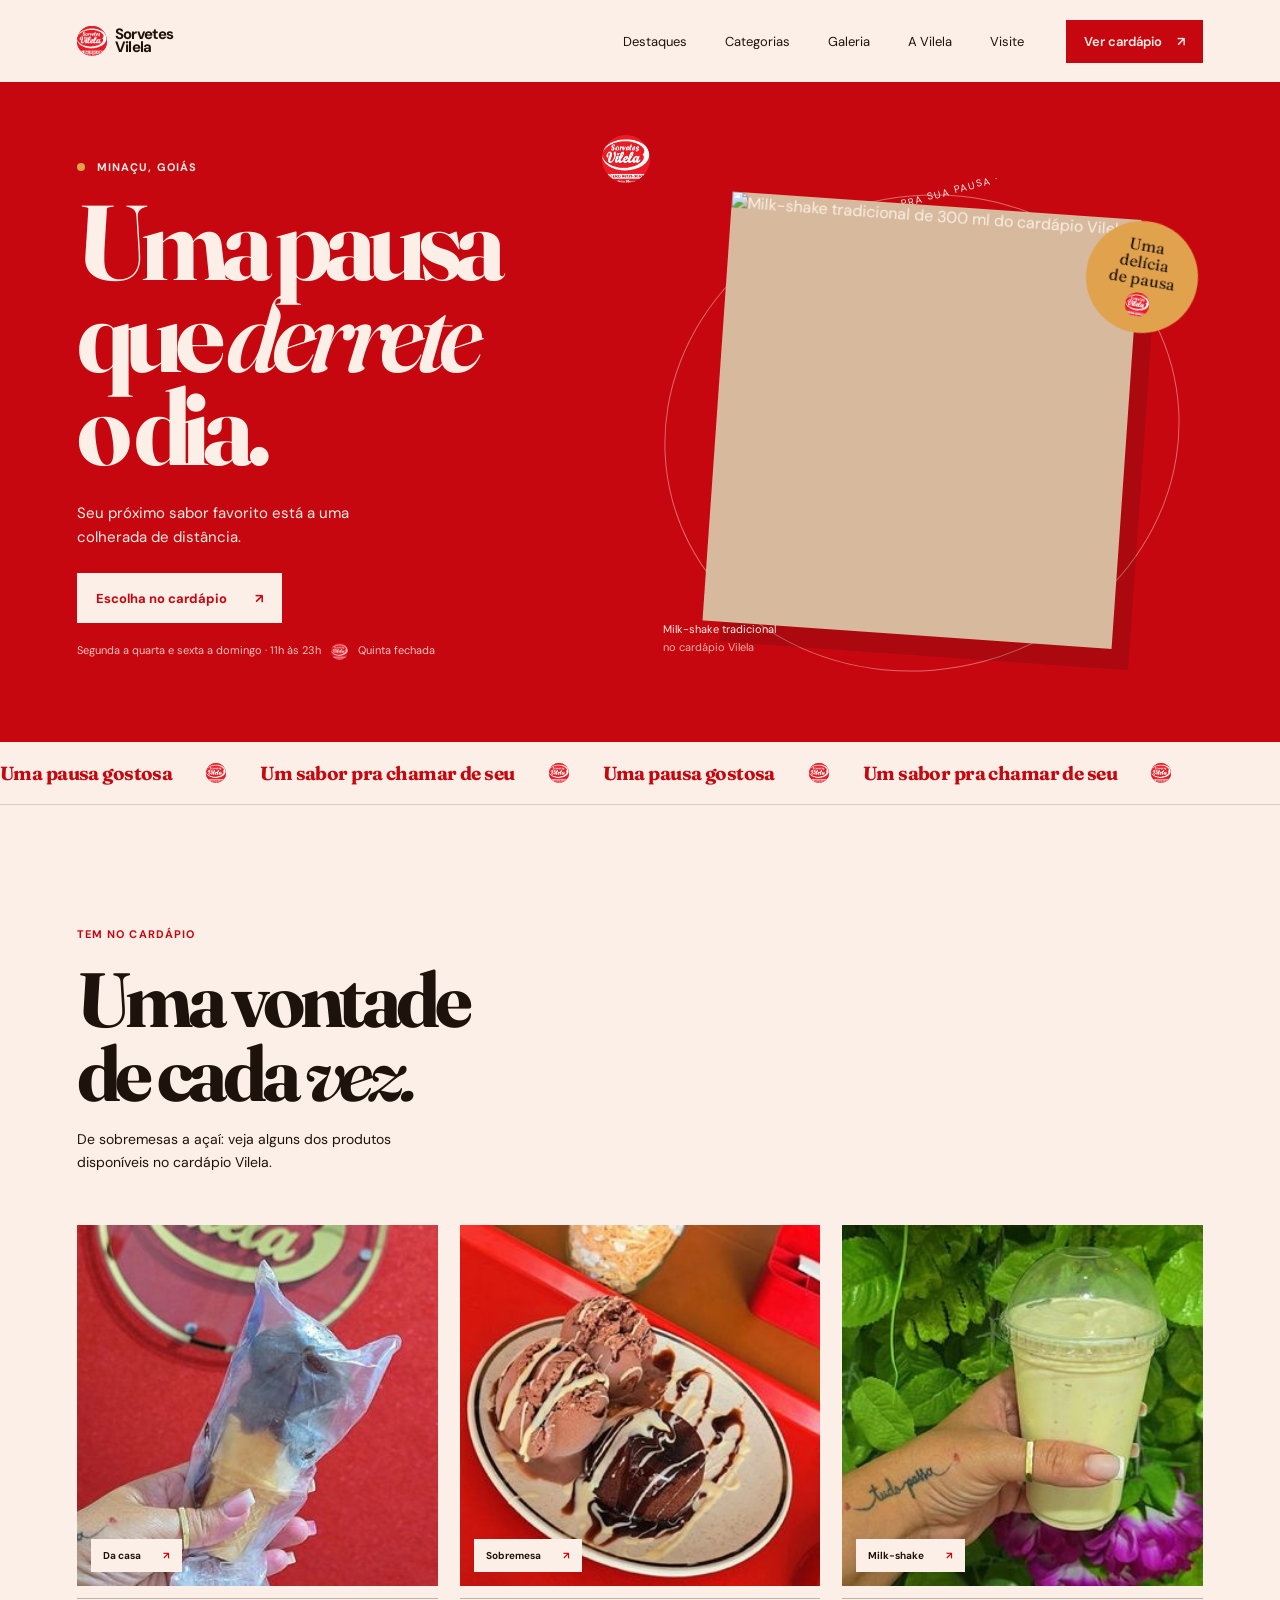
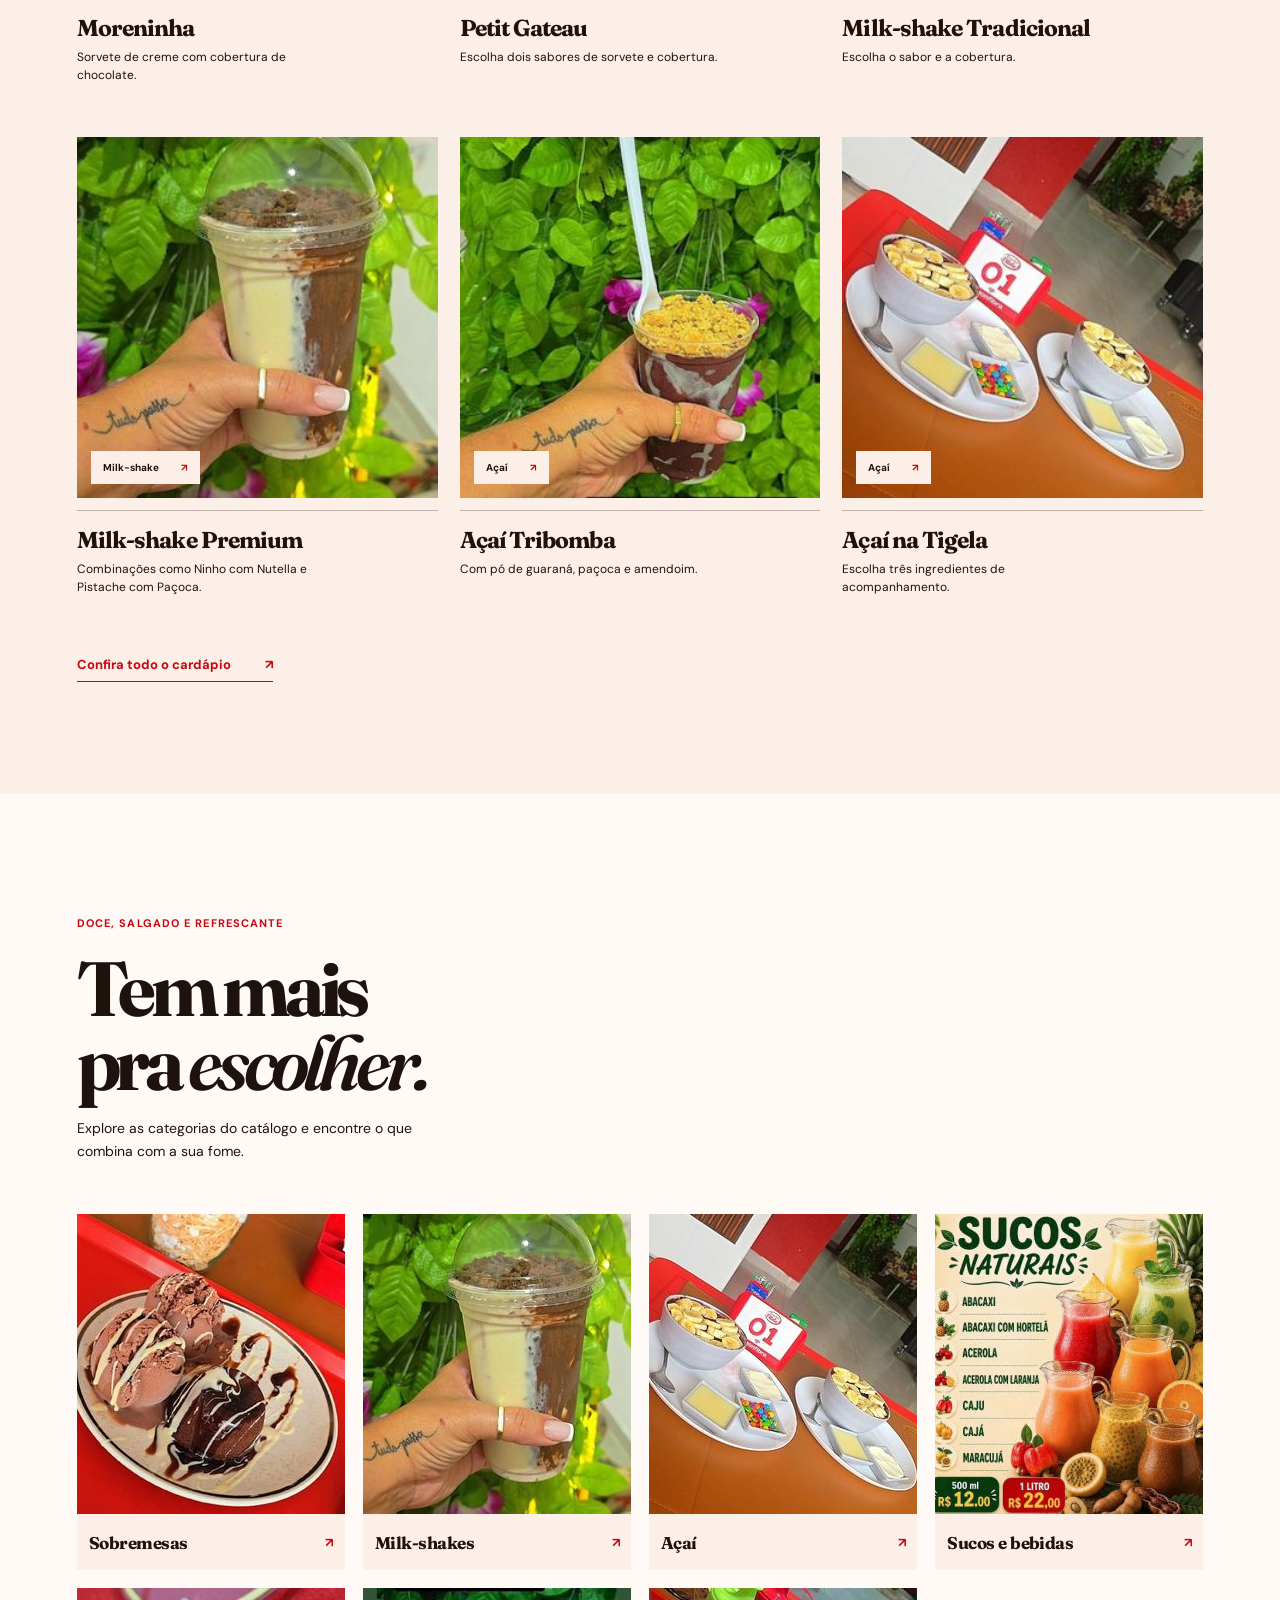
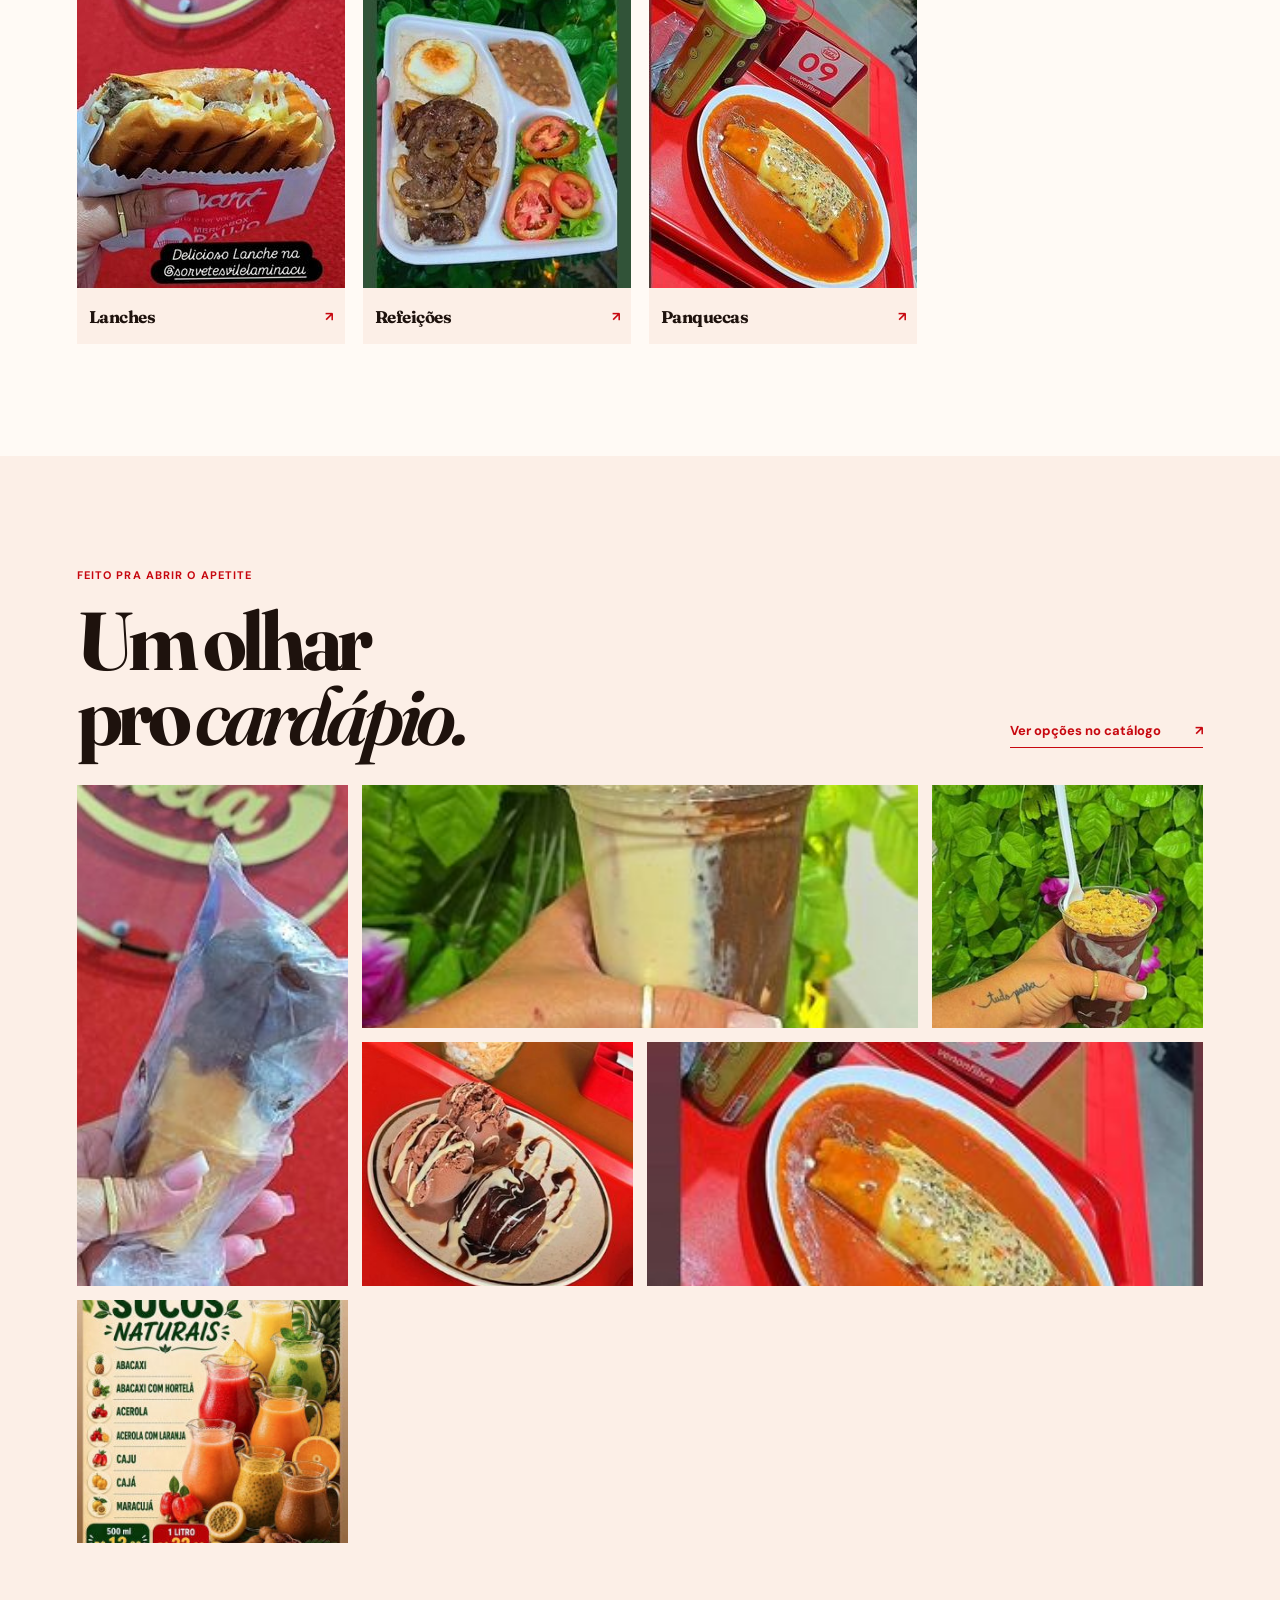
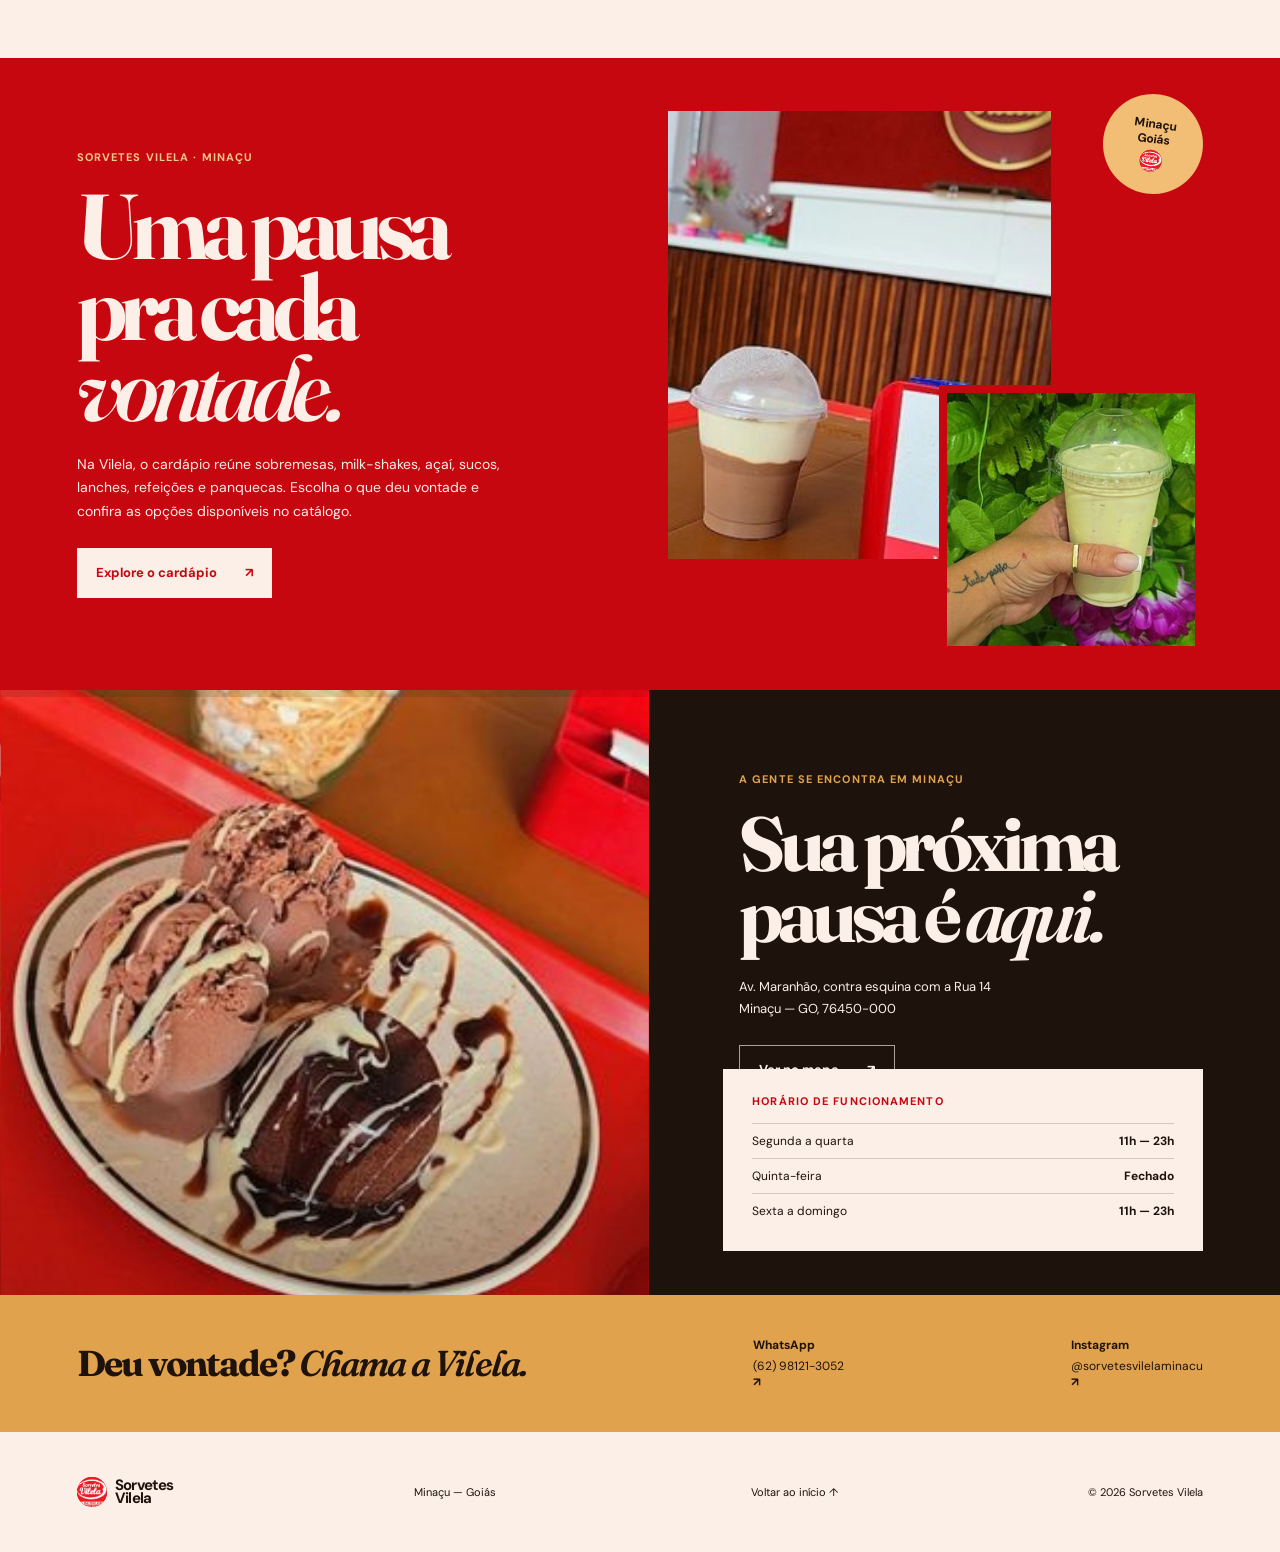
==== commit 32c74955: "Add files via upload" ====
--- a/index.html
+++ b/index.html
@@ -136,6 +136,21 @@
   .category-card:hover{color:var(--red)}
 }
 @media(prefers-reduced-motion:reduce){.category-card img,.gallery-item img,.product-card{transition:none!important}}
+
+/* Use the Vilela artwork in place of the platform's green star emoji. */
+.vilela-symbol{position:relative;display:inline-grid;place-items:center;flex:0 0 auto;overflow:hidden;border-radius:50%;vertical-align:middle;background:var(--red)}
+.vilela-symbol img{display:block;width:100%;height:100%;max-width:none;object-fit:cover;transform:scale(1.28)}
+.symbol-wordmark{width:30px;height:30px}
+.symbol-tiny{width:17px;height:17px;margin:0 7px;padding:0!important}
+.symbol-sticker{width:24px;height:24px;margin-top:5px}
+.hero-sunburst{width:48px;height:48px;font-size:0;color:transparent}
+.vilela-symbol.hero-sunburst{position:absolute}
+.ticker-track .symbol-ticker{width:20px;height:20px}
+.about-stamp .symbol-stamp{width:22px;height:22px;margin:3px auto 0}
+.footer-mark .symbol-wordmark{width:30px;height:30px}
+.hero-hours .vilela-symbol img{padding:0}
+.photo-sticker .symbol-sticker{padding:0;margin-top:5px}
+.ticker-track .vilela-symbol{font-family:inherit;letter-spacing:normal}
 </style>
   <script type="application/ld+json">
   {
@@ -154,7 +169,7 @@
 <body>
   <a class="skip-link" href="#conteudo">Pular para o conteúdo</a>
   <header class="site-header">
-    <a class="wordmark" href="#inicio" aria-label="Sorvetes Vilela, início"><span class="wordmark-mark" aria-hidden="true">✳</span><span>Sorvetes<br>Vilela</span></a>
+    <a class="wordmark" href="#inicio" aria-label="Sorvetes Vilela, início"><span class="vilela-symbol symbol-wordmark" aria-hidden="true"><img src="assets/vilela-favicon.png" alt=""></span><span>Sorvetes<br>Vilela</span></a>
     <button class="menu-toggle" type="button" aria-expanded="false" aria-controls="main-nav" aria-label="Abrir menu"><span></span><span></span></button>
     <nav class="nav-links" id="main-nav" aria-label="Navegação principal">
       <a href="#produtos">Destaques</a>
@@ -173,20 +188,20 @@
         <h1 id="hero-title">Uma pausa<br>que <em>derrete</em><br>o dia.</h1>
         <p class="hero-intro">Seu próximo sabor favorito está a uma colherada de distância.</p>
         <a class="button button-light" href="https://www.diggy.menu/sorvetesvilelaminacu" target="_blank" rel="noopener">Escolha no cardápio <span aria-hidden="true">↗</span></a>
-        <p class="hero-hours">Segunda a quarta e sexta a domingo · 11h às 23h <span aria-hidden="true">✳</span> Quinta fechada</p>
+        <p class="hero-hours">Segunda a quarta e sexta a domingo · 11h às 23h <span class="vilela-symbol symbol-tiny" aria-hidden="true"><img src="assets/vilela-favicon.png" alt=""></span> Quinta fechada</p>
       </div>
       <div class="hero-art" aria-label="Milk-shake tradicional da Sorvetes Vilela">
         <div class="hero-orbit" aria-hidden="true">feito pra sua pausa · feito pra sua pausa ·</div>
         <figure class="hero-photo parallax" data-speed="0.1">
             <img src="https://assets.diggy.menu/menu/69e258a83c2f82297834d9e1/products/2d0bf28e-fbfe-4a27-b91a-829c1bef5589-low.jpg" alt="Milk-shake tradicional de 300 ml do cardápio Vilela" fetchpriority="high" decoding="async" width="720" height="900">
         </figure>
-        <div class="photo-sticker" aria-hidden="true"><span>Uma<br>delícia<br>de pausa</span><b>✳</b></div>
+        <div class="photo-sticker" aria-hidden="true"><span>Uma<br>delícia<br>de pausa</span><span class="vilela-symbol symbol-sticker"><img src="assets/vilela-favicon.png" alt=""></span></div>
         <p class="photo-caption">Milk-shake tradicional <span>no cardápio Vilela</span></p>
       </div>
-      <span class="hero-sunburst" aria-hidden="true">✳</span>
-    </section>
-
-    <div class="ticker" aria-label="Sorvetes Vilela em Minaçu"><div class="ticker-track" aria-hidden="true"><span>Uma pausa gostosa</span><i>✳</i><span>Um sabor pra chamar de seu</span><i>✳</i><span>Uma pausa gostosa</span><i>✳</i><span>Um sabor pra chamar de seu</span><i>✳</i></div></div>
+      <span class="vilela-symbol hero-sunburst" aria-hidden="true"><img src="assets/vilela-favicon.png" alt=""></span>
+    </section>
+
+    <div class="ticker" aria-label="Sorvetes Vilela em Minaçu"><div class="ticker-track" aria-hidden="true"><span>Uma pausa gostosa</span><span class="vilela-symbol symbol-ticker"><img src="assets/vilela-favicon.png" alt=""></span><span>Um sabor pra chamar de seu</span><span class="vilela-symbol symbol-ticker"><img src="assets/vilela-favicon.png" alt=""></span><span>Uma pausa gostosa</span><span class="vilela-symbol symbol-ticker"><img src="assets/vilela-favicon.png" alt=""></span><span>Um sabor pra chamar de seu</span><span class="vilela-symbol symbol-ticker"><img src="assets/vilela-favicon.png" alt=""></span></div></div>
 
     <section class="menu-section section-pad" id="produtos" aria-labelledby="menu-title">
       <div class="section-heading" data-reveal>
@@ -283,7 +298,7 @@
       <div class="about-collage" aria-label="Produtos do cardápio Vilela">
         <figure class="about-photo about-photo-main" data-reveal><img src="assets/catalog/dois-amores.jpg" alt="Sobremesa Dois Amores do catálogo" loading="lazy" decoding="async" width="300" height="300"></figure>
         <figure class="about-photo about-photo-inset" data-reveal><img src="assets/catalog/milkshake-tradicional.jpg" alt="Milk-shake Tradicional Vilela" loading="lazy" decoding="async" width="300" height="300"></figure>
-        <span class="about-stamp" aria-hidden="true">Minaçu<br>Goiás<br>✳</span>
+        <span class="about-stamp" aria-hidden="true">Minaçu<br>Goiás<br><span class="vilela-symbol symbol-stamp"><img src="assets/vilela-favicon.png" alt=""></span></span>
       </div>
     </section>
 
@@ -313,7 +328,7 @@
   </main>
 
   <footer class="site-footer">
-    <a class="wordmark footer-mark" href="#inicio"><span class="wordmark-mark" aria-hidden="true">✳</span><span>Sorvetes<br>Vilela</span></a>
+    <a class="wordmark footer-mark" href="#inicio" aria-label="Sorvetes Vilela, início"><span class="vilela-symbol symbol-wordmark" aria-hidden="true"><img src="assets/vilela-favicon.png" alt=""></span><span>Sorvetes<br>Vilela</span></a>
     <p>Minaçu — Goiás</p>
     <a href="#inicio" class="back-top">Voltar ao início ↑</a>
     <small>© <span id="year">2026</span> Sorvetes Vilela</small>
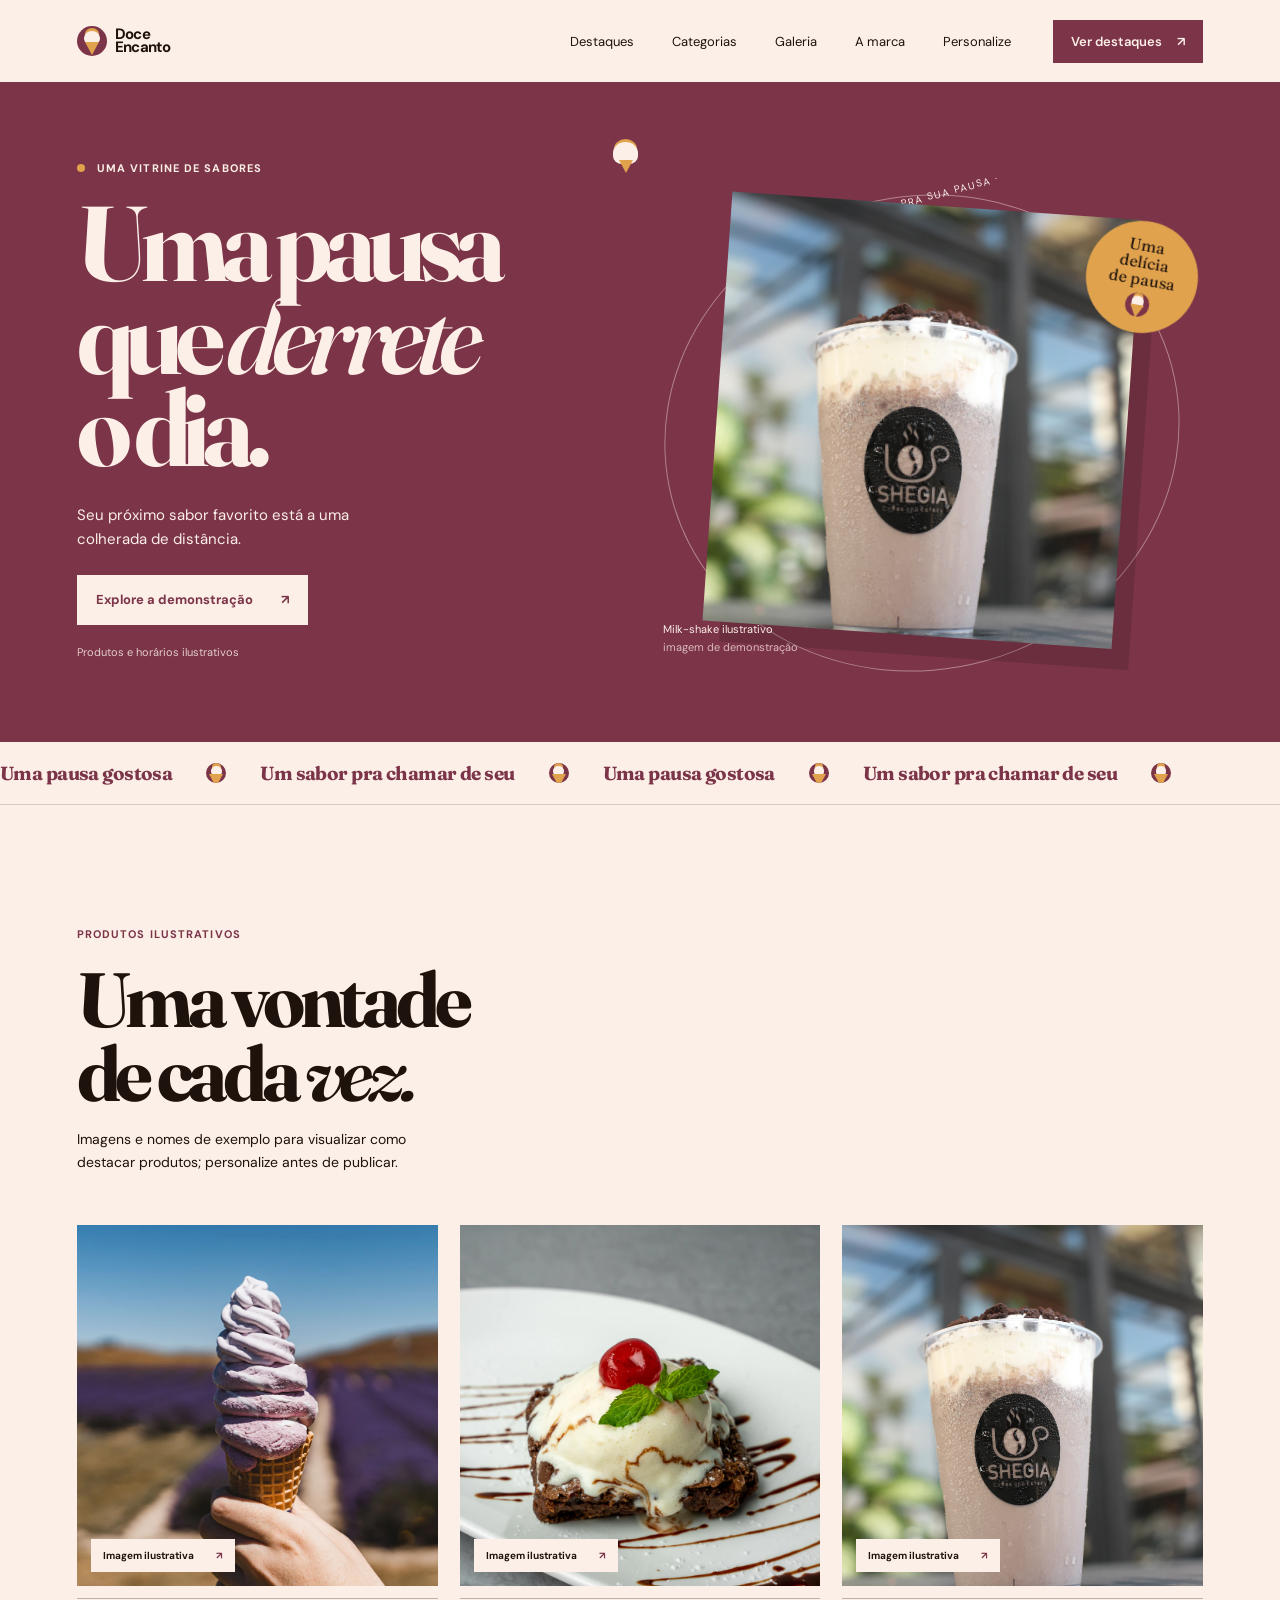
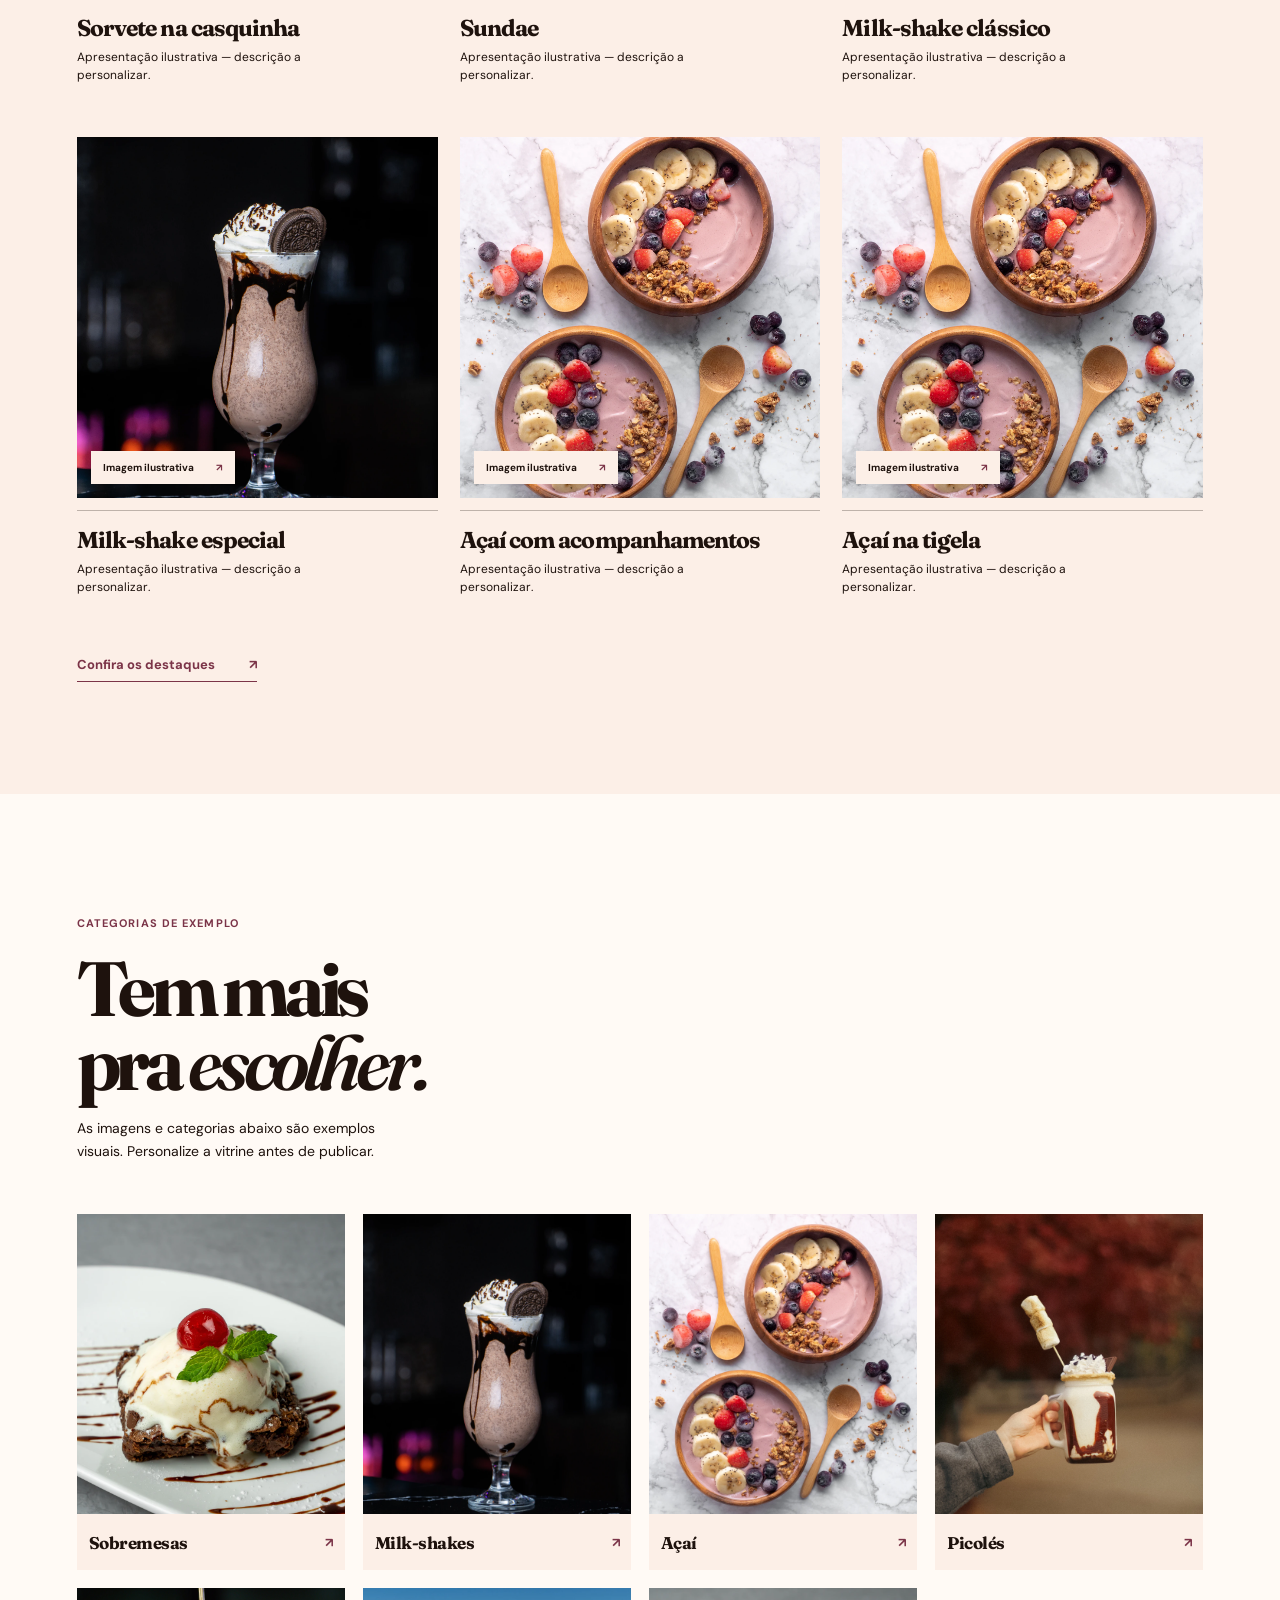
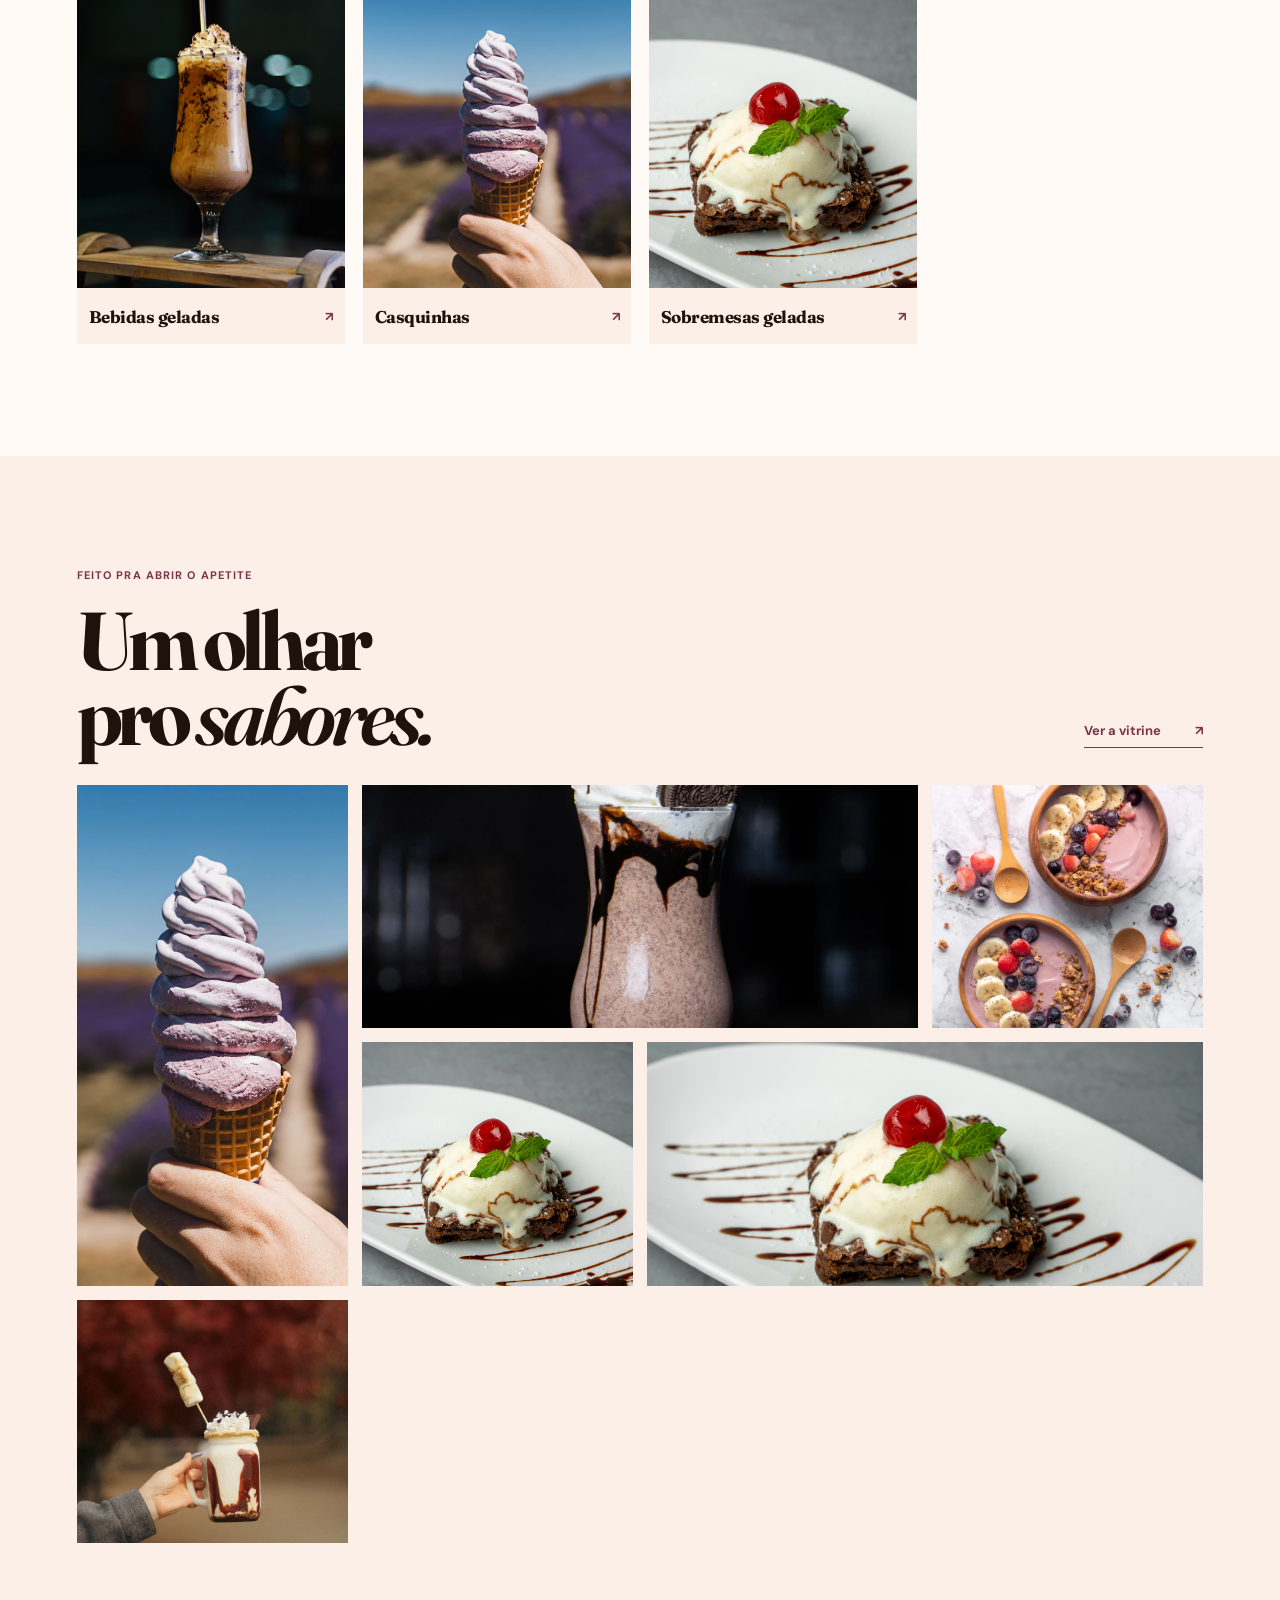
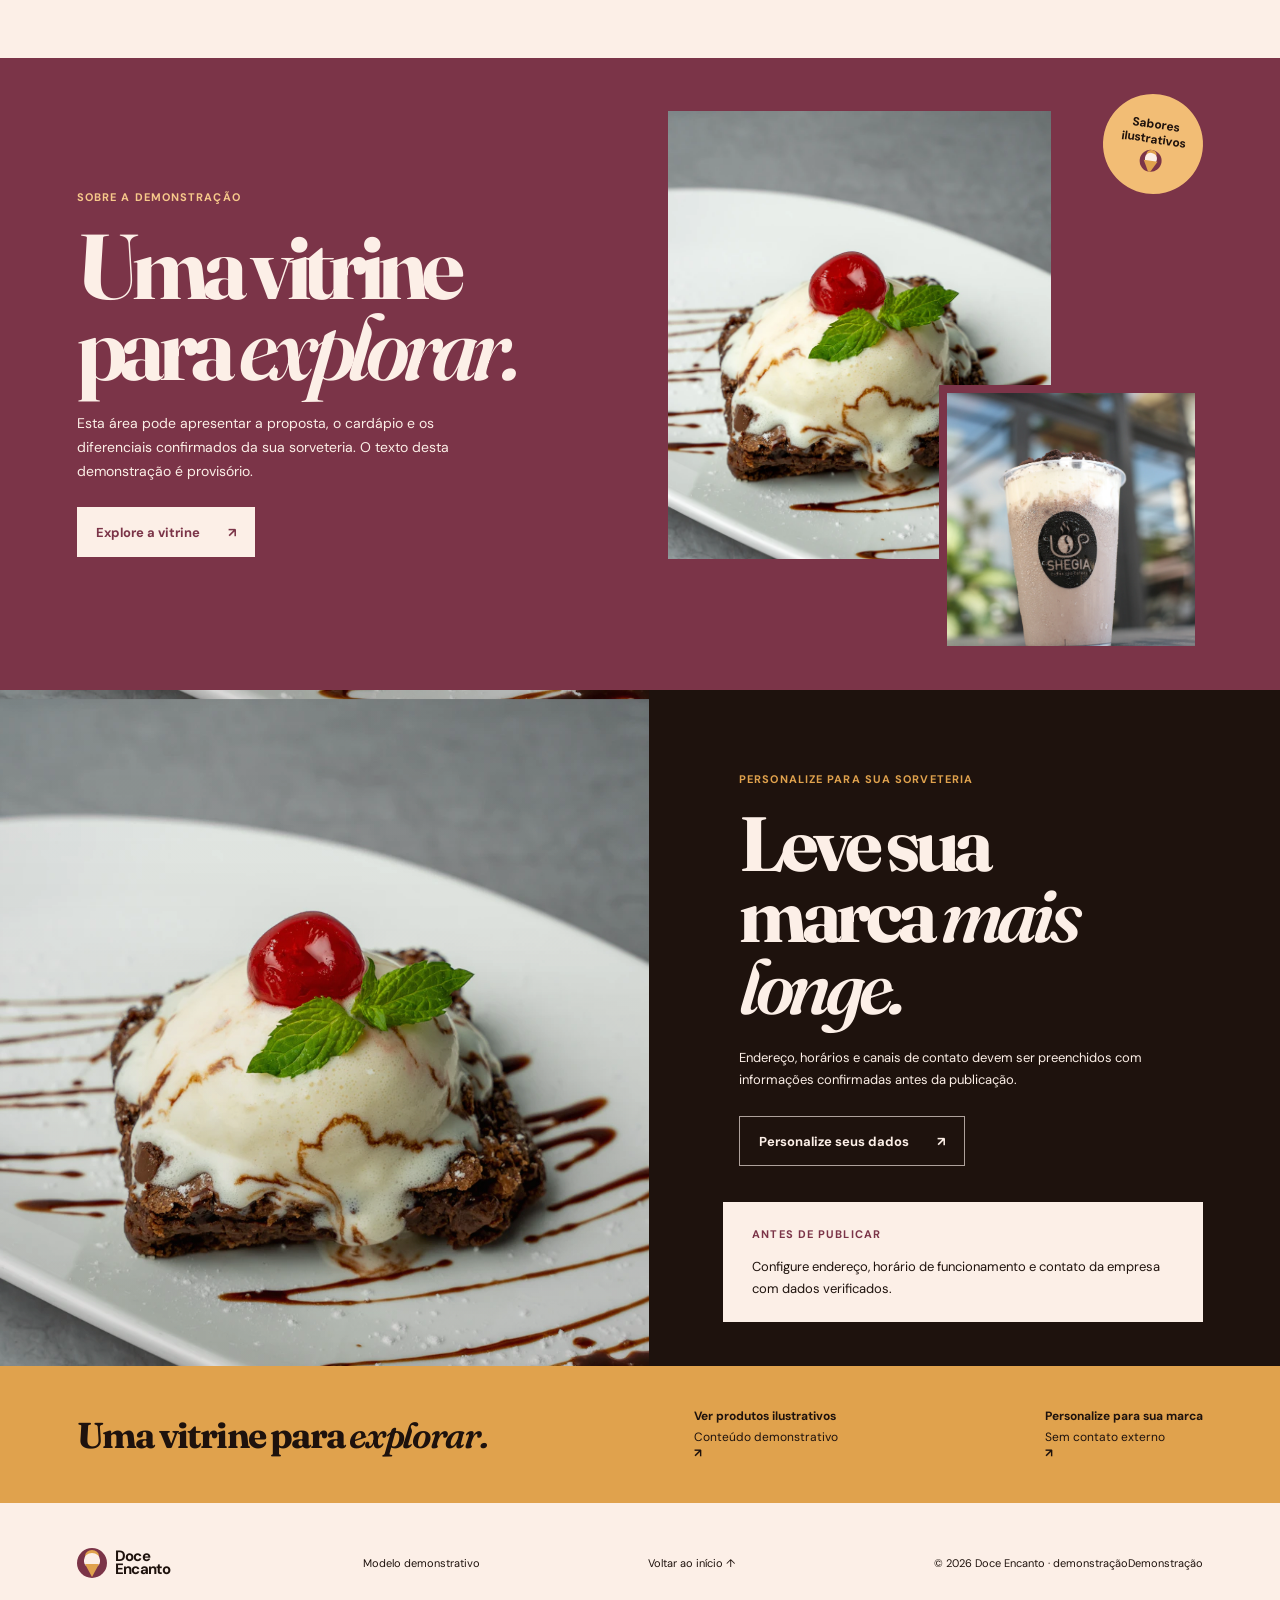
==== commit 1ac5de7e: "alteração de nome e fotos retirei o nome de vilela e troquei as fotos" ====
--- a/index.html
+++ b/index.html
@@ -3,21 +3,20 @@
 <head>
   <meta charset="utf-8">
   <meta name="viewport" content="width=device-width, initial-scale=1">
-  <meta name="theme-color" content="#C7070F">
-  <meta name="description" content="Sorvetes Vilela em Minaçu-GO. Veja o cardápio, encontre a loja e venha escolher seu próximo sabor.">
+  <meta name="theme-color" content="#7B3448">
+  <meta name="description" content="Doce Encanto: demonstração visual de site para sorveterias, com produtos e imagens ilustrativas.">
   <meta property="og:type" content="website">
-  <meta property="og:title" content="Sorvetes Vilela — Minaçu">
-  <meta property="og:description" content="Uma pausa gostosa no seu dia. Confira o cardápio e encontre a Sorvetes Vilela em Minaçu-GO.">
-  <meta property="og:image" content="https://assets.diggy.menu/menu/69e258a83c2f82297834d9e1/products/2d0bf28e-fbfe-4a27-b91a-829c1bef5589-low.jpg">
-  <title>Sorvetes Vilela — Minaçu | Cardápio e localização</title>
-  <link rel="icon" type="image/png" href="assets/vilela-favicon.png">
-  <link rel="preload" as="image" href="assets/catalog/milkshake-tradicional.jpg" fetchpriority="high">
+  <meta property="og:title" content="Doce Encanto — Demonstração para sorveterias">
+  <meta property="og:description" content="Uma vitrine digital ilustrativa para apresentar sabores, sobremesas e categorias de uma sorveteria.">
+  <meta property="og:image" content="assets/stock/milkshake-cookie.webp">
+  <title>Doce Encanto — Demonstração para sorveterias</title>
+  <link rel="icon" type="image/svg+xml" href="assets/doce-encanto-favicon.svg">
+  <link rel="preload" as="image" href="assets/stock/milkshake-cookie.webp" fetchpriority="high">
   <link rel="preconnect" href="https://fonts.googleapis.com">
   <link rel="preconnect" href="https://fonts.gstatic.com" crossorigin>
-  <link rel="preconnect" href="https://assets.diggy.menu">
   <link href="https://fonts.googleapis.com/css2?family=DM+Sans:wght@400;500;600;700&family=Fraunces:opsz,wght@9..144,600;9..144,700;9..144,800&display=swap" rel="stylesheet">
-  <style>:root{--red:#C7070F;--cream:#FCEFE7;--paper:#fffaf5;--brown:#1E120D;--orange:#e0a24d;--serif:'Fraunces',Georgia,serif;--sans:'DM Sans',Arial,sans-serif;--gutter:clamp(22px,6vw,92px)}
-*{box-sizing:border-box}html{scroll-behavior:smooth}body{margin:0;background:var(--cream);color:var(--brown);font-family:var(--sans);-webkit-font-smoothing:antialiased}a{color:inherit}a:focus-visible{outline:3px solid var(--orange);outline-offset:5px}.skip-link{position:absolute;z-index:10;top:8px;left:8px;padding:10px 14px;background:var(--cream);transform:translateY(-150%)}.skip-link:focus{transform:none}.site-header{height:82px;padding:0 var(--gutter);display:flex;align-items:center;justify-content:space-between;background:var(--cream)}.wordmark{display:inline-flex;align-items:center;gap:8px;text-decoration:none;font-size:15px;line-height:.88;font-weight:700;letter-spacing:-.7px}.wordmark-mark{font-size:29px;line-height:1;color:var(--red)}.nav-links{display:flex;gap:38px;margin-left:auto;margin-right:42px}.nav-links a,.header-cta{font-size:13px;text-decoration:none}.nav-links a{transition:color .2s}.nav-links a:hover{color:var(--red)}.header-cta{background:var(--red);color:var(--cream);padding:13px 18px;font-weight:600}.header-cta span{margin-left:12px}.hero{position:relative;overflow:hidden;min-height:660px;padding:68px var(--gutter) 52px;background:var(--red);color:var(--cream);display:grid;grid-template-columns:1fr 1fr;align-items:center}.hero-copy{position:relative;z-index:2;padding-bottom:20px}.eyebrow{margin:0 0 22px;font-size:11px;font-weight:700;letter-spacing:.1em;text-transform:uppercase}.eyebrow-dot{display:inline-block;width:8px;height:8px;margin-right:8px;background:var(--orange);border-radius:50%}.hero h1,.section-heading h2,.visit-copy h2{margin:0;font-family:var(--serif);font-size:clamp(66px,8.3vw,124px);font-weight:700;line-height:.87;letter-spacing:-.07em}.hero h1 em,.section-heading h2 em,.visit-copy h2 em,.contact-strip em{font-weight:600}.hero-intro{max-width:320px;margin:28px 0 24px;font-size:15px;line-height:1.6}.button{display:inline-flex;justify-content:space-between;align-items:center;gap:28px;min-height:50px;padding:0 19px;text-decoration:none;font-size:13px;font-weight:700;transition:transform .2s,background .2s}.button:hover{transform:translateY(-2px)}.button-light{background:var(--cream);color:var(--red)}.hero-hours{margin:20px 0 0;font-size:11px;opacity:.82}.hero-hours span{padding:0 7px;color:var(--orange)}.hero-art{height:510px;position:relative;display:flex;align-items:center;justify-content:center}.hero-orbit{position:absolute;inset:6% 4% 1%;border:1px solid rgba(252,239,231,.42);border-radius:50%;display:grid;place-items:start center;padding-top:3px;font-size:10px;letter-spacing:.12em;text-transform:uppercase;transform:rotate(-15deg)}.hero-photo{position:relative;z-index:1;width:min(75%,410px);height:430px;margin:0;overflow:hidden;background:#d7ba9d;transform:rotate(4deg);box-shadow:18px 20px 0 rgba(30,18,13,.16)}.hero-photo img{width:100%;height:100%;display:block;object-fit:cover}.photo-sticker{position:absolute;z-index:2;top:11%;right:1%;width:112px;height:112px;border-radius:50%;background:var(--orange);color:var(--brown);display:flex;flex-direction:column;align-items:center;justify-content:center;text-align:center;font-family:var(--serif);font-size:16px;line-height:1.05;transform:rotate(10deg)}.photo-sticker b{font-family:var(--sans);font-size:17px;margin-top:5px}.photo-caption{position:absolute;z-index:2;bottom:2%;left:4%;font-size:11px}.photo-caption span{display:block;opacity:.72;margin-top:4px}.hero-sunburst{position:absolute;left:47%;top:8%;font-size:53px;color:var(--orange)}.ticker{overflow:hidden;background:var(--cream);color:var(--red);border-bottom:1px solid rgba(30,18,13,.16)}.ticker-track{width:max-content;min-height:62px;display:flex;align-items:center;gap:34px;animation:marquee 28s linear infinite}.ticker-track span{font-family:var(--serif);font-weight:700;font-size:19px;letter-spacing:-.03em}.ticker-track i{font-style:normal;font-size:18px}@keyframes marquee{to{transform:translateX(-50%)}}.section-pad{padding:122px var(--gutter) 112px}.section-heading{max-width:610px;margin-bottom:52px}.eyebrow-dark{color:var(--red)}.section-heading h2{font-size:clamp(50px,6vw,82px);line-height:.96}.section-heading>p:last-child{max-width:340px;font-size:14px;line-height:1.6;margin:18px 0 0}.product-grid{display:grid;grid-template-columns:1.05fr .82fr 1fr;gap:clamp(15px,3vw,42px);align-items:start}.product-offset{margin-top:115px}.product-wide{margin-top:42px}.product-image{height:clamp(255px,35vw,450px);display:block;position:relative;overflow:hidden;background:#ead7c7}.product-offset .product-image{height:clamp(220px,28vw,355px)}.product-wide .product-image{height:clamp(240px,31vw,400px)}.product-image img{width:100%;height:100%;display:block;object-fit:cover;transition:transform .55s cubic-bezier(.2,.7,.2,1)}.product-image:hover img{transform:scale(1.035)}.image-label{position:absolute;left:14px;bottom:14px;background:var(--cream);padding:10px 12px;font-size:10px;font-weight:700}.image-label b{padding-left:20px;color:var(--red)}.product-meta{padding:15px 0;border-top:1px solid rgba(30,18,13,.28);margin-top:12px}.product-meta h3{font-family:var(--serif);font-size:23px;margin:0;letter-spacing:-.04em}.product-meta p{font-size:12px;margin:6px 0 0;line-height:1.5;max-width:270px}.text-link{display:inline-flex;align-items:center;gap:34px;margin-top:45px;padding-bottom:8px;border-bottom:1px solid var(--red);font-size:13px;font-weight:700;text-decoration:none;color:var(--red)}.visit-section{min-height:570px;background:var(--brown);color:var(--cream);display:grid;grid-template-columns:1.03fr 1fr;position:relative}.visit-image{min-height:570px;background-image:linear-gradient(0deg,rgba(30,18,13,.14),rgba(30,18,13,.02)),url('assets/catalog/petit-gateau.jpg');background-size:cover;background-position:center 48%;will-change:background-position}.visit-copy{padding:82px clamp(38px,7vw,100px) 200px;align-self:center}.visit-copy .eyebrow{color:var(--orange)}.visit-copy h2{font-size:clamp(53px,6vw,82px);line-height:.93}.address{font-size:13px;line-height:1.7;margin:25px 0}.button-outline{color:var(--cream);border:1px solid rgba(252,239,231,.65)}.button-outline:hover{background:var(--cream);color:var(--brown)}.hours-card{position:absolute;z-index:1;right:var(--gutter);bottom:44px;width:min(480px,43%);padding:25px 29px 23px;background:var(--cream);color:var(--brown)}.hours-card .eyebrow{margin-bottom:15px}.hours-card dl{margin:0}.hours-card dl div{display:flex;justify-content:space-between;gap:12px;padding:9px 0;border-top:1px solid rgba(30,18,13,.18);font-size:12px}.hours-card dd{margin:0;font-weight:700}.contact-strip{padding:42px var(--gutter);background:var(--orange);display:flex;align-items:center;justify-content:space-between;gap:22px}.contact-strip>p{font-family:var(--serif);font-size:clamp(22px,3vw,36px);font-weight:700;letter-spacing:-.05em;margin:0}.contact-strip a{font-size:12px;font-weight:700;text-decoration:none;white-space:nowrap}.contact-strip a span{display:block;margin-top:5px;font-weight:400}.site-footer{min-height:120px;padding:28px var(--gutter);display:grid;grid-template-columns:1fr 1fr 1fr auto;align-items:center;gap:20px;background:var(--cream)}.site-footer>p,.back-top,.site-footer small{font-size:11px}.back-top{text-decoration:none}.site-footer small{text-align:right}.footer-mark .wordmark-mark{color:var(--red)}[data-reveal]{opacity:0;transform:translateY(18px);transition:opacity .65s ease,transform .65s cubic-bezier(.2,.7,.2,1)}[data-reveal].is-visible{opacity:1;transform:translateY(0)}
+  <style>:root{--red:#7B3448;--cream:#FCEFE7;--paper:#fffaf5;--brown:#1E120D;--orange:#e0a24d;--serif:'Fraunces',Georgia,serif;--sans:'DM Sans',Arial,sans-serif;--gutter:clamp(22px,6vw,92px)}
+*{box-sizing:border-box}html{scroll-behavior:smooth}body{margin:0;background:var(--cream);color:var(--brown);font-family:var(--sans);-webkit-font-smoothing:antialiased}a{color:inherit}a:focus-visible{outline:3px solid var(--orange);outline-offset:5px}.skip-link{position:absolute;z-index:10;top:8px;left:8px;padding:10px 14px;background:var(--cream);transform:translateY(-150%)}.skip-link:focus{transform:none}.site-header{height:82px;padding:0 var(--gutter);display:flex;align-items:center;justify-content:space-between;background:var(--cream)}.wordmark{display:inline-flex;align-items:center;gap:8px;text-decoration:none;font-size:15px;line-height:.88;font-weight:700;letter-spacing:-.7px}.wordmark-mark{font-size:29px;line-height:1;color:var(--red)}.nav-links{display:flex;gap:38px;margin-left:auto;margin-right:42px}.nav-links a,.header-cta{font-size:13px;text-decoration:none}.nav-links a{transition:color .2s}.nav-links a:hover{color:var(--red)}.header-cta{background:var(--red);color:var(--cream);padding:13px 18px;font-weight:600}.header-cta span{margin-left:12px}.hero{position:relative;overflow:hidden;min-height:660px;padding:68px var(--gutter) 52px;background:var(--red);color:var(--cream);display:grid;grid-template-columns:1fr 1fr;align-items:center}.hero-copy{position:relative;z-index:2;padding-bottom:20px}.eyebrow{margin:0 0 22px;font-size:11px;font-weight:700;letter-spacing:.1em;text-transform:uppercase}.eyebrow-dot{display:inline-block;width:8px;height:8px;margin-right:8px;background:var(--orange);border-radius:50%}.hero h1,.section-heading h2,.visit-copy h2{margin:0;font-family:var(--serif);font-size:clamp(66px,8.3vw,124px);font-weight:700;line-height:.87;letter-spacing:-.07em}.hero h1 em,.section-heading h2 em,.visit-copy h2 em,.contact-strip em{font-weight:600}.hero-intro{max-width:320px;margin:28px 0 24px;font-size:15px;line-height:1.6}.button{display:inline-flex;justify-content:space-between;align-items:center;gap:28px;min-height:50px;padding:0 19px;text-decoration:none;font-size:13px;font-weight:700;transition:transform .2s,background .2s}.button:hover{transform:translateY(-2px)}.button-light{background:var(--cream);color:var(--red)}.hero-hours{margin:20px 0 0;font-size:11px;opacity:.82}.hero-hours span{padding:0 7px;color:var(--orange)}.hero-art{height:510px;position:relative;display:flex;align-items:center;justify-content:center}.hero-orbit{position:absolute;inset:6% 4% 1%;border:1px solid rgba(252,239,231,.42);border-radius:50%;display:grid;place-items:start center;padding-top:3px;font-size:10px;letter-spacing:.12em;text-transform:uppercase;transform:rotate(-15deg)}.hero-photo{position:relative;z-index:1;width:min(75%,410px);height:430px;margin:0;overflow:hidden;background:#d7ba9d;transform:rotate(4deg);box-shadow:18px 20px 0 rgba(30,18,13,.16)}.hero-photo img{width:100%;height:100%;display:block;object-fit:cover}.photo-sticker{position:absolute;z-index:2;top:11%;right:1%;width:112px;height:112px;border-radius:50%;background:var(--orange);color:var(--brown);display:flex;flex-direction:column;align-items:center;justify-content:center;text-align:center;font-family:var(--serif);font-size:16px;line-height:1.05;transform:rotate(10deg)}.photo-sticker b{font-family:var(--sans);font-size:17px;margin-top:5px}.photo-caption{position:absolute;z-index:2;bottom:2%;left:4%;font-size:11px}.photo-caption span{display:block;opacity:.72;margin-top:4px}.hero-sunburst{position:absolute;left:47%;top:8%;font-size:53px;color:var(--orange)}.ticker{overflow:hidden;background:var(--cream);color:var(--red);border-bottom:1px solid rgba(30,18,13,.16)}.ticker-track{width:max-content;min-height:62px;display:flex;align-items:center;gap:34px;animation:marquee 28s linear infinite}.ticker-track span{font-family:var(--serif);font-weight:700;font-size:19px;letter-spacing:-.03em}.ticker-track i{font-style:normal;font-size:18px}@keyframes marquee{to{transform:translateX(-50%)}}.section-pad{padding:122px var(--gutter) 112px}.section-heading{max-width:610px;margin-bottom:52px}.eyebrow-dark{color:var(--red)}.section-heading h2{font-size:clamp(50px,6vw,82px);line-height:.96}.section-heading>p:last-child{max-width:340px;font-size:14px;line-height:1.6;margin:18px 0 0}.product-grid{display:grid;grid-template-columns:1.05fr .82fr 1fr;gap:clamp(15px,3vw,42px);align-items:start}.product-offset{margin-top:115px}.product-wide{margin-top:42px}.product-image{height:clamp(255px,35vw,450px);display:block;position:relative;overflow:hidden;background:#ead7c7}.product-offset .product-image{height:clamp(220px,28vw,355px)}.product-wide .product-image{height:clamp(240px,31vw,400px)}.product-image img{width:100%;height:100%;display:block;object-fit:cover;transition:transform .55s cubic-bezier(.2,.7,.2,1)}.product-image:hover img{transform:scale(1.035)}.image-label{position:absolute;left:14px;bottom:14px;background:var(--cream);padding:10px 12px;font-size:10px;font-weight:700}.image-label b{padding-left:20px;color:var(--red)}.product-meta{padding:15px 0;border-top:1px solid rgba(30,18,13,.28);margin-top:12px}.product-meta h3{font-family:var(--serif);font-size:23px;margin:0;letter-spacing:-.04em}.product-meta p{font-size:12px;margin:6px 0 0;line-height:1.5;max-width:270px}.text-link{display:inline-flex;align-items:center;gap:34px;margin-top:45px;padding-bottom:8px;border-bottom:1px solid var(--red);font-size:13px;font-weight:700;text-decoration:none;color:var(--red)}.visit-section{min-height:570px;background:var(--brown);color:var(--cream);display:grid;grid-template-columns:1.03fr 1fr;position:relative}.visit-image{min-height:570px;background-image:linear-gradient(0deg,rgba(30,18,13,.14),rgba(30,18,13,.02)),url("assets/stock/brownie-icecream.webp");background-size:cover;background-position:center 48%;will-change:background-position}.visit-copy{padding:82px clamp(38px,7vw,100px) 200px;align-self:center}.visit-copy .eyebrow{color:var(--orange)}.visit-copy h2{font-size:clamp(53px,6vw,82px);line-height:.93}.address{font-size:13px;line-height:1.7;margin:25px 0}.button-outline{color:var(--cream);border:1px solid rgba(252,239,231,.65)}.button-outline:hover{background:var(--cream);color:var(--brown)}.hours-card{position:absolute;z-index:1;right:var(--gutter);bottom:44px;width:min(480px,43%);padding:25px 29px 23px;background:var(--cream);color:var(--brown)}.hours-card .eyebrow{margin-bottom:15px}.hours-card dl{margin:0}.hours-card dl div{display:flex;justify-content:space-between;gap:12px;padding:9px 0;border-top:1px solid rgba(30,18,13,.18);font-size:12px}.hours-card dd{margin:0;font-weight:700}.contact-strip{padding:42px var(--gutter);background:var(--orange);display:flex;align-items:center;justify-content:space-between;gap:22px}.contact-strip>p{font-family:var(--serif);font-size:clamp(22px,3vw,36px);font-weight:700;letter-spacing:-.05em;margin:0}.contact-strip a{font-size:12px;font-weight:700;text-decoration:none;white-space:nowrap}.contact-strip a span{display:block;margin-top:5px;font-weight:400}.site-footer{min-height:120px;padding:28px var(--gutter);display:grid;grid-template-columns:1fr 1fr 1fr auto;align-items:center;gap:20px;background:var(--cream)}.site-footer>p,.back-top,.site-footer small{font-size:11px}.back-top{text-decoration:none}.site-footer small{text-align:right}.footer-mark .wordmark-mark{color:var(--red)}[data-reveal]{opacity:0;transform:translateY(18px);transition:opacity .65s ease,transform .65s cubic-bezier(.2,.7,.2,1)}[data-reveal].is-visible{opacity:1;transform:translateY(0)}
 @media(min-width:1400px){.hero{min-height:760px}.hero-photo{height:500px;width:430px}.hero-art{height:580px}}
 @media(max-width:760px){.site-header{height:72px}.nav-links{display:none}.header-cta{margin-left:auto}.hero{min-height:auto;padding-top:54px;padding-bottom:30px;grid-template-columns:1fr}.hero h1{font-size:clamp(70px,17vw,112px)}.hero-intro{max-width:280px}.hero-art{height:390px;margin-top:20px}.hero-photo{width:min(72%,340px);height:330px}.hero-orbit{inset:5% 3%}.photo-sticker{right:2%;top:8%;width:91px;height:91px;font-size:14px}.hero-sunburst{left:auto;right:11%;top:0}.photo-caption{left:1%;bottom:0}.ticker-track{min-height:52px;gap:24px}.ticker-track span{font-size:16px}.section-pad{padding-top:82px;padding-bottom:80px}.section-heading{margin-bottom:32px}.section-heading h2{font-size:clamp(49px,12vw,72px)}.product-grid{grid-template-columns:1fr 1fr;gap:30px 16px}.product-image,.product-offset .product-image,.product-wide .product-image{height:auto;aspect-ratio:4/5}.product-offset,.product-wide{margin-top:0}.product:nth-child(2){margin-top:60px}.product-wide{grid-column:1/-1;width:83%;margin-top:-15px;margin-left:auto}.product-wide .product-image{aspect-ratio:1.2}.product-meta h3{font-size:20px}.text-link{margin-top:32px}.visit-section{grid-template-columns:1fr;padding-bottom:0}.visit-image{min-height:340px;background-position:center}.visit-copy{padding:48px var(--gutter) 34px}.visit-copy h2{font-size:clamp(54px,13vw,76px)}.hours-card{position:relative;right:auto;bottom:auto;width:auto;margin:0 var(--gutter) 34px;padding:22px}.contact-strip{padding-top:32px;padding-bottom:32px;display:grid;grid-template-columns:1fr 1fr;gap:22px 12px}.contact-strip>p{grid-column:1/-1}.contact-strip a{white-space:normal;font-size:11px}.site-footer{grid-template-columns:1fr 1fr;min-height:150px}.site-footer small{text-align:left}}
 @media(max-width:390px){.header-cta{padding:12px 13px;font-size:12px}.hero{padding-left:20px;padding-right:20px}.product-grid{gap:24px 12px}.image-label{left:8px;bottom:8px;padding:8px;font-size:9px}.image-label b{padding-left:8px}.product-meta h3{font-size:18px}.product-meta p{font-size:11px}.contact-strip{padding-left:20px;padding-right:20px}}
@@ -137,202 +136,176 @@
 }
 @media(prefers-reduced-motion:reduce){.category-card img,.gallery-item img,.product-card{transition:none!important}}
 
-/* Use the Vilela artwork in place of the platform's green star emoji. */
-.vilela-symbol{position:relative;display:inline-grid;place-items:center;flex:0 0 auto;overflow:hidden;border-radius:50%;vertical-align:middle;background:var(--red)}
-.vilela-symbol img{display:block;width:100%;height:100%;max-width:none;object-fit:cover;transform:scale(1.28)}
-.symbol-wordmark{width:30px;height:30px}
-.symbol-tiny{width:17px;height:17px;margin:0 7px;padding:0!important}
-.symbol-sticker{width:24px;height:24px;margin-top:5px}
-.hero-sunburst{width:48px;height:48px;font-size:0;color:transparent}
-.vilela-symbol.hero-sunburst{position:absolute}
-.ticker-track .symbol-ticker{width:20px;height:20px}
-.about-stamp .symbol-stamp{width:22px;height:22px;margin:3px auto 0}
-.footer-mark .symbol-wordmark{width:30px;height:30px}
-.hero-hours .vilela-symbol img{padding:0}
-.photo-sticker .symbol-sticker{padding:0;margin-top:5px}
-.ticker-track .vilela-symbol{font-family:inherit;letter-spacing:normal}
+
+/* Generic ice-cream mark, made from CSS shapes rather than a company logo. */
+.brand-symbol{position:relative;display:inline-grid;place-items:center;flex:0 0 auto;overflow:hidden;border-radius:50%;vertical-align:middle;background:var(--red)}
+.brand-symbol:before{content:"";width:52%;height:46%;position:absolute;top:15%;border-radius:55% 55% 40% 40%;background:var(--cream);box-shadow:0 -4px 0 -1px var(--orange)}
+.brand-symbol:after{content:"";position:absolute;top:53%;width:0;height:0;border-left:7px solid transparent;border-right:7px solid transparent;border-top:13px solid var(--orange)}
+.symbol-wordmark{width:30px;height:30px}.symbol-tiny{width:17px;height:17px;margin:0 7px;padding:0!important}.symbol-sticker{width:24px;height:24px;margin-top:5px}.hero-sunburst{width:48px;height:48px;font-size:0;color:transparent}.brand-symbol.hero-sunburst{position:absolute}.ticker-track .symbol-ticker{width:20px;height:20px}.about-stamp .symbol-stamp{width:22px;height:22px;margin:3px auto 0}.footer-mark .symbol-wordmark{width:30px;height:30px}.photo-sticker .symbol-sticker{padding:0;margin-top:5px}
+.visit-image{background-image:linear-gradient(0deg,rgba(30,18,13,.14),rgba(30,18,13,.02)),url("assets/stock/brownie-icecream.webp")}
+.setup-note{font-size:13px;line-height:1.65;margin:12px 0 0}.demo-dialog[hidden]{display:none}.demo-dialog{position:fixed;inset:0;z-index:50;display:grid;place-items:center;padding:20px;background:rgba(30,18,13,.5)}.demo-dialog-card{position:relative;width:min(100%,470px);padding:36px;background:var(--cream);box-shadow:12px 14px 0 rgba(30,18,13,.14)}.demo-dialog-card h2{font-family:var(--serif);font-size:clamp(32px,8vw,48px);line-height:.98;letter-spacing:-.05em;margin:0}.demo-dialog-card>p:not(.eyebrow){font-size:14px;line-height:1.65}.demo-dialog-close{position:absolute;top:12px;right:14px;border:0;background:transparent;font-size:28px;cursor:pointer}.demo-dialog-actions{display:flex;align-items:center;gap:12px;flex-wrap:wrap;margin-top:20px}.dialog-dismiss{border:1px solid rgba(30,18,13,.3);background:transparent;color:var(--brown);cursor:pointer}.demo-dialog a:focus-visible,.demo-dialog button:focus-visible{outline:3px solid var(--red);outline-offset:3px}
+@media(max-width:520px){.demo-dialog-card{padding:32px 24px 24px}.demo-dialog-actions .button{flex:1;justify-content:center}}
+@media(prefers-reduced-motion:reduce){.demo-dialog{scroll-behavior:auto}}
 </style>
-  <script type="application/ld+json">
-  {
-    "@context":"https://schema.org",
-    "@type":"IceCreamShop",
-    "name":"Sorvetes Vilela - Minaçu",
-    "telephone":"+55 62 98121-3052",
-    "address":{"@type":"PostalAddress","streetAddress":"Av. Maranhão, contra esquina com a Rua 14","addressLocality":"Minaçu","addressRegion":"GO","postalCode":"76450-000","addressCountry":"BR"},
-    "sameAs":["https://www.instagram.com/sorvetesvilelaminacu/","https://www.diggy.menu/sorvetesvilelaminacu"],
-    "openingHoursSpecification":[
-      {"@type":"OpeningHoursSpecification","dayOfWeek":["Monday","Tuesday","Wednesday","Friday","Saturday","Sunday"],"opens":"11:00","closes":"23:00"}
-    ]
-  }
-  </script>
 </head>
 <body>
   <a class="skip-link" href="#conteudo">Pular para o conteúdo</a>
   <header class="site-header">
-    <a class="wordmark" href="#inicio" aria-label="Sorvetes Vilela, início"><span class="vilela-symbol symbol-wordmark" aria-hidden="true"><img src="assets/vilela-favicon.png" alt=""></span><span>Sorvetes<br>Vilela</span></a>
+    <a class="wordmark" href="#inicio" aria-label="Doce Encanto, início"><span class="brand-symbol symbol-wordmark" aria-hidden="true"></span><span>Doce<br>Encanto</span></a>
     <button class="menu-toggle" type="button" aria-expanded="false" aria-controls="main-nav" aria-label="Abrir menu"><span></span><span></span></button>
     <nav class="nav-links" id="main-nav" aria-label="Navegação principal">
       <a href="#produtos">Destaques</a>
       <a href="#categorias">Categorias</a>
       <a href="#galeria">Galeria</a>
-      <a href="#conheca">A Vilela</a>
-      <a href="#visite">Visite</a>
+      <a href="#conheca">A marca</a>
+      <a href="#visite">Personalize</a>
     </nav>
-    <a class="header-cta" href="https://www.diggy.menu/sorvetesvilelaminacu" target="_blank" rel="noopener">Ver cardápio <span aria-hidden="true">↗</span></a>
+    <a class="header-cta" href="#produtos">Ver destaques <span aria-hidden="true">↗</span></a>
   </header>
 
   <main id="conteudo">
     <section class="hero" id="inicio" aria-labelledby="hero-title">
       <div class="hero-copy">
-        <p class="eyebrow"><span class="eyebrow-dot" aria-hidden="true"></span> Minaçu, Goiás</p>
+        <p class="eyebrow"><span class="eyebrow-dot" aria-hidden="true"></span> Uma vitrine de sabores</p>
         <h1 id="hero-title">Uma pausa<br>que <em>derrete</em><br>o dia.</h1>
         <p class="hero-intro">Seu próximo sabor favorito está a uma colherada de distância.</p>
-        <a class="button button-light" href="https://www.diggy.menu/sorvetesvilelaminacu" target="_blank" rel="noopener">Escolha no cardápio <span aria-hidden="true">↗</span></a>
-        <p class="hero-hours">Segunda a quarta e sexta a domingo · 11h às 23h <span class="vilela-symbol symbol-tiny" aria-hidden="true"><img src="assets/vilela-favicon.png" alt=""></span> Quinta fechada</p>
-      </div>
-      <div class="hero-art" aria-label="Milk-shake tradicional da Sorvetes Vilela">
+        <a class="button button-light" href="#produtos">Explore a demonstração <span aria-hidden="true">↗</span></a>
+        <p class="hero-hours">Produtos e horários ilustrativos</p>
+      </div>
+      <div class="hero-art" aria-label="Fotografia ilustrativa de milk-shake">
         <div class="hero-orbit" aria-hidden="true">feito pra sua pausa · feito pra sua pausa ·</div>
         <figure class="hero-photo parallax" data-speed="0.1">
-            <img src="https://assets.diggy.menu/menu/69e258a83c2f82297834d9e1/products/2d0bf28e-fbfe-4a27-b91a-829c1bef5589-low.jpg" alt="Milk-shake tradicional de 300 ml do cardápio Vilela" fetchpriority="high" decoding="async" width="720" height="900">
+            <img src="assets/stock/milkshake-cookie.webp" alt="Milk-shake ilustrativo com cobertura de biscoito" fetchpriority="high" decoding="async" width="720" height="900">
         </figure>
-        <div class="photo-sticker" aria-hidden="true"><span>Uma<br>delícia<br>de pausa</span><span class="vilela-symbol symbol-sticker"><img src="assets/vilela-favicon.png" alt=""></span></div>
-        <p class="photo-caption">Milk-shake tradicional <span>no cardápio Vilela</span></p>
-      </div>
-      <span class="vilela-symbol hero-sunburst" aria-hidden="true"><img src="assets/vilela-favicon.png" alt=""></span>
-    </section>
-
-    <div class="ticker" aria-label="Sorvetes Vilela em Minaçu"><div class="ticker-track" aria-hidden="true"><span>Uma pausa gostosa</span><span class="vilela-symbol symbol-ticker"><img src="assets/vilela-favicon.png" alt=""></span><span>Um sabor pra chamar de seu</span><span class="vilela-symbol symbol-ticker"><img src="assets/vilela-favicon.png" alt=""></span><span>Uma pausa gostosa</span><span class="vilela-symbol symbol-ticker"><img src="assets/vilela-favicon.png" alt=""></span><span>Um sabor pra chamar de seu</span><span class="vilela-symbol symbol-ticker"><img src="assets/vilela-favicon.png" alt=""></span></div></div>
+        <div class="photo-sticker" aria-hidden="true"><span>Uma<br>delícia<br>de pausa</span><span class="brand-symbol symbol-sticker" aria-hidden="true"></span></div>
+        <p class="photo-caption">Milk-shake ilustrativo <span>imagem de demonstração</span></p>
+      </div>
+      <span class="brand-symbol hero-sunburst" aria-hidden="true"></span>
+    </section>
+
+    <div class="ticker" aria-label="Demonstração de sorveteria"><div class="ticker-track" aria-hidden="true"><span>Uma pausa gostosa</span><span class="brand-symbol symbol-ticker" aria-hidden="true"></span><span>Um sabor pra chamar de seu</span><span class="brand-symbol symbol-ticker" aria-hidden="true"></span><span>Uma pausa gostosa</span><span class="brand-symbol symbol-ticker" aria-hidden="true"></span><span>Um sabor pra chamar de seu</span><span class="brand-symbol symbol-ticker" aria-hidden="true"></span></div></div>
 
     <section class="menu-section section-pad" id="produtos" aria-labelledby="menu-title">
       <div class="section-heading" data-reveal>
-        <p class="eyebrow eyebrow-dark">Tem no cardápio</p>
+        <p class="eyebrow eyebrow-dark">Produtos ilustrativos</p>
         <h2 id="menu-title">Uma vontade<br>de cada <em>vez.</em></h2>
-        <p>De sobremesas a açaí: veja alguns dos produtos disponíveis no cardápio Vilela.</p>
+        <p>Imagens e nomes de exemplo para visualizar como destacar produtos; personalize antes de publicar.</p>
       </div>
       <div class="featured-grid">
         <article class="product product-card" data-reveal>
-          <a class="product-image" href="https://www.diggy.menu/sorvetesvilelaminacu" target="_blank" rel="noopener" aria-label="Ver Moreninha no cardápio">
-            <img src="assets/catalog/moreninha.jpg" alt="Moreninha, sorvete de creme com cobertura de chocolate" loading="lazy" decoding="async" width="300" height="300">
-            <span class="image-label">Da casa <b>↗</b></span>
-          </a>
-          <div class="product-meta"><h3>Moreninha</h3><p>Sorvete de creme com cobertura de chocolate.</p></div>
-        </article>
-        <article class="product product-card" data-reveal>
-          <a class="product-image" href="https://www.diggy.menu/sorvetesvilelaminacu" target="_blank" rel="noopener" aria-label="Ver Petit Gateau no cardápio">
-            <img src="assets/catalog/petit-gateau.jpg" alt="Petit Gateau do cardápio Vilela" loading="lazy" decoding="async" width="300" height="300">
-            <span class="image-label">Sobremesa <b>↗</b></span>
-          </a>
-          <div class="product-meta"><h3>Petit Gateau</h3><p>Escolha dois sabores de sorvete e cobertura.</p></div>
-        </article>
-        <article class="product product-card" data-reveal>
-          <a class="product-image" href="https://www.diggy.menu/sorvetesvilelaminacu" target="_blank" rel="noopener" aria-label="Ver Milk-shake Tradicional no cardápio">
-            <img src="assets/catalog/milkshake-tradicional.jpg" alt="Milk-shake Tradicional do catálogo Vilela" loading="lazy" decoding="async" width="300" height="300">
-            <span class="image-label">Milk-shake <b>↗</b></span>
-          </a>
-          <div class="product-meta"><h3>Milk-shake Tradicional</h3><p>Escolha o sabor e a cobertura.</p></div>
-        </article>
-        <article class="product product-card" data-reveal>
-          <a class="product-image" href="https://www.diggy.menu/sorvetesvilelaminacu" target="_blank" rel="noopener" aria-label="Ver Milk-shake Premium no cardápio">
-            <img src="assets/catalog/milkshake-premium.jpg" alt="Milk-shake Premium do catálogo Vilela" loading="lazy" decoding="async" width="300" height="300">
-            <span class="image-label">Milk-shake <b>↗</b></span>
-          </a>
-          <div class="product-meta"><h3>Milk-shake Premium</h3><p>Combinações como Ninho com Nutella e Pistache com Paçoca.</p></div>
-        </article>
-        <article class="product product-card" data-reveal>
-          <a class="product-image" href="https://www.diggy.menu/sorvetesvilelaminacu" target="_blank" rel="noopener" aria-label="Ver Açaí Tribomba no cardápio">
-            <img src="assets/catalog/acai-tribomba.jpg" alt="Açaí Tribomba de 300 ml do cardápio Vilela" loading="lazy" decoding="async" width="300" height="300">
-            <span class="image-label">Açaí <b>↗</b></span>
-          </a>
-          <div class="product-meta"><h3>Açaí Tribomba</h3><p>Com pó de guaraná, paçoca e amendoim.</p></div>
-        </article>
-        <article class="product product-card" data-reveal>
-          <a class="product-image" href="https://www.diggy.menu/sorvetesvilelaminacu" target="_blank" rel="noopener" aria-label="Ver Açaí na Tigela no cardápio">
-            <img src="assets/catalog/acai-tigela.jpg" alt="Açaí na Tigela de 300 ml do cardápio Vilela" loading="lazy" decoding="async" width="300" height="300">
-            <span class="image-label">Açaí <b>↗</b></span>
-          </a>
-          <div class="product-meta"><h3>Açaí na Tigela</h3><p>Escolha três ingredientes de acompanhamento.</p></div>
-        </article>
-      </div>
-      <a class="text-link" href="https://www.diggy.menu/sorvetesvilelaminacu" target="_blank" rel="noopener">Confira todo o cardápio <span aria-hidden="true">↗</span></a>
+          <a class="product-image" href="#produtos" aria-label="Ver item ilustrativo: Sorvete na casquinha">
+            <img src="assets/stock/cone-hand.webp" alt="Sorvete ilustrativo servido em casquinha" loading="lazy" decoding="async" width="300" height="300">
+            <span class="image-label">Imagem ilustrativa <b>↗</b></span>
+          </a>
+          <div class="product-meta"><h3>Sorvete na casquinha</h3><p>Apresentação ilustrativa — descrição a personalizar.</p></div>
+        </article>
+        <article class="product product-card" data-reveal>
+          <a class="product-image" href="#produtos" aria-label="Ver item ilustrativo: Sundae">
+            <img src="assets/stock/brownie-icecream.webp" alt="Brownie com sorvete ilustrativo" loading="lazy" decoding="async" width="300" height="300">
+            <span class="image-label">Imagem ilustrativa <b>↗</b></span>
+          </a>
+          <div class="product-meta"><h3>Sundae</h3><p>Apresentação ilustrativa — descrição a personalizar.</p></div>
+        </article>
+        <article class="product product-card" data-reveal>
+          <a class="product-image" href="#produtos" aria-label="Ver item ilustrativo: Milk-shake clássico">
+            <img src="assets/stock/milkshake-cookie.webp" alt="Milk-shake ilustrativo" loading="lazy" decoding="async" width="300" height="300">
+            <span class="image-label">Imagem ilustrativa <b>↗</b></span>
+          </a>
+          <div class="product-meta"><h3>Milk-shake clássico</h3><p>Apresentação ilustrativa — descrição a personalizar.</p></div>
+        </article>
+        <article class="product product-card" data-reveal>
+          <a class="product-image" href="#produtos" aria-label="Ver item ilustrativo: Milk-shake especial">
+            <img src="assets/stock/milkshake-chocolate.webp" alt="Milk-shake ilustrativo com cobertura" loading="lazy" decoding="async" width="300" height="300">
+            <span class="image-label">Imagem ilustrativa <b>↗</b></span>
+          </a>
+          <div class="product-meta"><h3>Milk-shake especial</h3><p>Apresentação ilustrativa — descrição a personalizar.</p></div>
+        </article>
+        <article class="product product-card" data-reveal>
+          <a class="product-image" href="#produtos" aria-label="Ver item ilustrativo: Açaí com acompanhamentos">
+            <img src="assets/stock/acai-bowls.webp" alt="Tigelas ilustrativas de açaí com frutas e granola" loading="lazy" decoding="async" width="300" height="300">
+            <span class="image-label">Imagem ilustrativa <b>↗</b></span>
+          </a>
+          <div class="product-meta"><h3>Açaí com acompanhamentos</h3><p>Apresentação ilustrativa — descrição a personalizar.</p></div>
+        </article>
+        <article class="product product-card" data-reveal>
+          <a class="product-image" href="#produtos" aria-label="Ver item ilustrativo: Açaí na tigela">
+            <img src="assets/stock/acai-bowls.webp" alt="Açaí ilustrativo servido em tigela" loading="lazy" decoding="async" width="300" height="300">
+            <span class="image-label">Imagem ilustrativa <b>↗</b></span>
+          </a>
+          <div class="product-meta"><h3>Açaí na tigela</h3><p>Apresentação ilustrativa — descrição a personalizar.</p></div>
+        </article>
+      </div>
+      <a class="text-link" href="#produtos">Confira os destaques <span aria-hidden="true">↗</span></a>
     </section>
 
     <section class="categories-section section-pad" id="categorias" aria-labelledby="categories-title">
       <div class="section-heading" data-reveal>
-        <p class="eyebrow eyebrow-dark">Doce, salgado e refrescante</p>
+        <p class="eyebrow eyebrow-dark">Categorias de exemplo</p>
         <h2 id="categories-title">Tem mais<br>pra <em>escolher.</em></h2>
-        <p>Explore as categorias do catálogo e encontre o que combina com a sua fome.</p>
+        <p>As imagens e categorias abaixo são exemplos visuais. Personalize a vitrine antes de publicar.</p>
       </div>
       <div class="category-grid">
-        <a class="category-card" data-reveal href="https://www.diggy.menu/sorvetesvilelaminacu" target="_blank" rel="noopener"><img src="assets/catalog/petit-gateau.jpg" alt="Petit Gateau da categoria Sobremesas" loading="lazy" decoding="async" width="300" height="300"><span>Sobremesas <b>↗</b></span></a>
-        <a class="category-card" data-reveal href="https://www.diggy.menu/sorvetesvilelaminacu" target="_blank" rel="noopener"><img src="assets/catalog/milkshake-premium.jpg" alt="Milk-shake Premium" loading="lazy" decoding="async" width="300" height="300"><span>Milk-shakes <b>↗</b></span></a>
-        <a class="category-card" data-reveal href="https://www.diggy.menu/sorvetesvilelaminacu" target="_blank" rel="noopener"><img src="assets/catalog/acai-tigela.jpg" alt="Açaí na Tigela" loading="lazy" decoding="async" width="300" height="300"><span>Açaí <b>↗</b></span></a>
-        <a class="category-card" data-reveal href="https://www.diggy.menu/sorvetesvilelaminacu" target="_blank" rel="noopener"><img src="assets/catalog/suco-maracuja.jpg" alt="Suco de maracujá do catálogo" loading="lazy" decoding="async" width="300" height="300"><span>Sucos e bebidas <b>↗</b></span></a>
-        <a class="category-card" data-reveal href="https://www.diggy.menu/sorvetesvilelaminacu" target="_blank" rel="noopener"><img src="assets/catalog/lanche-file-supremo.jpg" alt="Filé Supremo da categoria Lanches" loading="lazy" decoding="async" width="300" height="300"><span>Lanches <b>↗</b></span></a>
-        <a class="category-card" data-reveal href="https://www.diggy.menu/sorvetesvilelaminacu" target="_blank" rel="noopener"><img src="assets/catalog/refeicao-arroz-bife.jpg" alt="Arroz com Bife Individual da categoria Refeições" loading="lazy" decoding="async" width="300" height="300"><span>Refeições <b>↗</b></span></a>
-        <a class="category-card" data-reveal href="https://www.diggy.menu/sorvetesvilelaminacu" target="_blank" rel="noopener"><img src="assets/catalog/panqueca-especial.jpg" alt="Panqueca Especial" loading="lazy" decoding="async" width="300" height="300"><span>Panquecas <b>↗</b></span></a>
+        <a class="category-card" data-reveal href="#produtos"><img src="assets/stock/brownie-icecream.webp" alt="Brownie com sorvete ilustrativo" loading="lazy" decoding="async" width="300" height="300"><span>Sobremesas <b>↗</b></span></a>
+        <a class="category-card" data-reveal href="#produtos"><img src="assets/stock/milkshake-chocolate.webp" alt="Milk-shake ilustrativo" loading="lazy" decoding="async" width="300" height="300"><span>Milk-shakes <b>↗</b></span></a>
+        <a class="category-card" data-reveal href="#produtos"><img src="assets/stock/acai-bowls.webp" alt="Açaí ilustrativo" loading="lazy" decoding="async" width="300" height="300"><span>Açaí <b>↗</b></span></a>
+        <a class="category-card" data-reveal href="#produtos"><img src="assets/stock/popsicle.webp" alt="Picolé ilustrativo" loading="lazy" decoding="async" width="300" height="300"><span>Picolés <b>↗</b></span></a>
+        <a class="category-card" data-reveal href="#produtos"><img src="assets/stock/milkshake-board.webp" alt="Milk-shake ilustrativo" loading="lazy" decoding="async" width="300" height="300"><span>Bebidas geladas <b>↗</b></span></a>
+        <a class="category-card" data-reveal href="#produtos"><img src="assets/stock/cone-hand.webp" alt="Casquinha de sorvete ilustrativa" loading="lazy" decoding="async" width="300" height="300"><span>Casquinhas <b>↗</b></span></a>
+        <a class="category-card" data-reveal href="#produtos"><img src="assets/stock/brownie-icecream.webp" alt="Taça de sobremesa gelada ilustrativa" loading="lazy" decoding="async" width="300" height="300"><span>Sobremesas geladas <b>↗</b></span></a>
       </div>
     </section>
 
     <section class="gallery-section" id="galeria" aria-labelledby="gallery-title">
       <div class="gallery-head" data-reveal>
-        <div><p class="eyebrow eyebrow-dark">Feito pra abrir o apetite</p><h2 id="gallery-title">Um olhar<br>pro <em>cardápio.</em></h2></div>
-        <a class="text-link" href="https://www.diggy.menu/sorvetesvilelaminacu" target="_blank" rel="noopener">Ver opções no catálogo <span aria-hidden="true">↗</span></a>
+        <div><p class="eyebrow eyebrow-dark">Feito pra abrir o apetite</p><h2 id="gallery-title">Um olhar<br>pro <em>sabores.</em></h2></div>
+        <a class="text-link" href="#produtos">Ver a vitrine <span aria-hidden="true">↗</span></a>
       </div>
       <div class="gallery-grid">
-        <a class="gallery-item gallery-tall" href="https://www.diggy.menu/sorvetesvilelaminacu" target="_blank" rel="noopener" aria-label="Ver Moreninha no catálogo"><img src="assets/catalog/moreninha.jpg" alt="Moreninha, creme com cobertura de chocolate" loading="lazy" decoding="async" width="300" height="300"></a>
-        <a class="gallery-item gallery-wide" href="https://www.diggy.menu/sorvetesvilelaminacu" target="_blank" rel="noopener" aria-label="Ver Milk-shake Premium no catálogo"><img src="assets/catalog/milkshake-premium.jpg" alt="Milk-shake Premium Vilela" loading="lazy" decoding="async" width="300" height="300"></a>
-        <a class="gallery-item" href="https://www.diggy.menu/sorvetesvilelaminacu" target="_blank" rel="noopener" aria-label="Ver Açaí Tribomba no catálogo"><img src="assets/catalog/acai-tribomba.jpg" alt="Açaí Tribomba com paçoca e amendoim" loading="lazy" decoding="async" width="300" height="300"></a>
-        <a class="gallery-item" href="https://www.diggy.menu/sorvetesvilelaminacu" target="_blank" rel="noopener" aria-label="Ver Petit Gateau no catálogo"><img src="assets/catalog/petit-gateau.jpg" alt="Petit Gateau Vilela" loading="lazy" decoding="async" width="300" height="300"></a>
-        <a class="gallery-item gallery-wide" href="https://www.diggy.menu/sorvetesvilelaminacu" target="_blank" rel="noopener" aria-label="Ver Panqueca Especial no catálogo"><img src="assets/catalog/panqueca-especial.jpg" alt="Panqueca Especial Vilela" loading="lazy" decoding="async" width="300" height="300"></a>
-        <a class="gallery-item" href="https://www.diggy.menu/sorvetesvilelaminacu" target="_blank" rel="noopener" aria-label="Ver Suco de Maracujá no catálogo"><img src="assets/catalog/suco-maracuja.jpg" alt="Suco de Maracujá" loading="lazy" decoding="async" width="300" height="300"></a>
+        <a class="gallery-item gallery-tall" href="#produtos" aria-label="Abrir imagem ilustrativa: Sorvete na casquinha"><img src="assets/stock/cone-hand.webp" alt="Sorvete ilustrativo servido em casquinha" loading="lazy" decoding="async" width="300" height="300"></a>
+        <a class="gallery-item gallery-wide" href="#produtos" aria-label="Abrir imagem ilustrativa: Milk-shake especial"><img src="assets/stock/milkshake-chocolate.webp" alt="Milk-shake ilustrativo" loading="lazy" decoding="async" width="300" height="300"></a>
+        <a class="gallery-item" href="#produtos" aria-label="Abrir imagem ilustrativa: Açaí com acompanhamentos"><img src="assets/stock/acai-bowls.webp" alt="Tigelas ilustrativas de açaí com frutas e granola" loading="lazy" decoding="async" width="300" height="300"></a>
+        <a class="gallery-item" href="#produtos" aria-label="Abrir imagem ilustrativa: Sundae"><img src="assets/stock/brownie-icecream.webp" alt="Sundae ilustrativo" loading="lazy" decoding="async" width="300" height="300"></a>
+        <a class="gallery-item gallery-wide" href="#produtos" aria-label="Abrir imagem ilustrativa: Sobremesa gelada"><img src="assets/stock/brownie-icecream.webp" alt="Sobremesa gelada ilustrativa" loading="lazy" decoding="async" width="300" height="300"></a>
+        <a class="gallery-item" href="#produtos" aria-label="Abrir imagem ilustrativa: Suco de Maracujá"><img src="assets/stock/popsicle.webp" alt="Picolé ilustrativo" loading="lazy" decoding="async" width="300" height="300"></a>
       </div>
     </section>
 
     <section class="about-section" id="conheca" aria-labelledby="about-title">
       <div class="about-copy" data-reveal>
-        <p class="eyebrow">Sorvetes Vilela · Minaçu</p>
-        <h2 id="about-title">Uma pausa<br>pra cada <em>vontade.</em></h2>
-        <p>Na Vilela, o cardápio reúne sobremesas, milk-shakes, açaí, sucos, lanches, refeições e panquecas. Escolha o que deu vontade e confira as opções disponíveis no catálogo.</p>
-        <a class="button button-light" href="https://www.diggy.menu/sorvetesvilelaminacu" target="_blank" rel="noopener">Explore o cardápio <span aria-hidden="true">↗</span></a>
-      </div>
-      <div class="about-collage" aria-label="Produtos do cardápio Vilela">
-        <figure class="about-photo about-photo-main" data-reveal><img src="assets/catalog/dois-amores.jpg" alt="Sobremesa Dois Amores do catálogo" loading="lazy" decoding="async" width="300" height="300"></figure>
-        <figure class="about-photo about-photo-inset" data-reveal><img src="assets/catalog/milkshake-tradicional.jpg" alt="Milk-shake Tradicional Vilela" loading="lazy" decoding="async" width="300" height="300"></figure>
-        <span class="about-stamp" aria-hidden="true">Minaçu<br>Goiás<br><span class="vilela-symbol symbol-stamp"><img src="assets/vilela-favicon.png" alt=""></span></span>
+        <p class="eyebrow">Sobre a demonstração</p>
+        <h2 id="about-title">Uma vitrine<br>para <em>explorar.</em></h2>
+        <p>Esta área pode apresentar a proposta, o cardápio e os diferenciais confirmados da sua sorveteria. O texto desta demonstração é provisório.</p>
+        <a class="button button-light" href="#produtos">Explore a vitrine <span aria-hidden="true">↗</span></a>
+      </div>
+      <div class="about-collage" aria-label="Fotografias ilustrativas de produtos">
+        <figure class="about-photo about-photo-main" data-reveal><img src="assets/stock/brownie-icecream.webp" alt="Brownie com sorvete ilustrativo" loading="lazy" decoding="async" width="300" height="300"></figure>
+        <figure class="about-photo about-photo-inset" data-reveal><img src="assets/stock/milkshake-cookie.webp" alt="Milk-shake clássico Doce Encanto" loading="lazy" decoding="async" width="300" height="300"></figure>
+        <span class="about-stamp" aria-hidden="true">Sabores<br>ilustrativos<br><span class="brand-symbol symbol-stamp" aria-hidden="true"></span></span>
       </div>
     </section>
 
     <section class="visit-section" id="visite" aria-labelledby="visit-title">
-      <div class="visit-image parallax" data-speed="0.06" role="img" aria-label="Detalhe do Petit Gateau no cardápio Vilela"></div>
+      <div class="visit-image parallax" data-speed="0.06" role="img" aria-label="Sobremesa gelada ilustrativa"></div>
       <div class="visit-copy" data-reveal>
-        <p class="eyebrow">A gente se encontra em Minaçu</p>
-        <h2 id="visit-title">Sua próxima<br>pausa é <em>aqui.</em></h2>
-        <p class="address">Av. Maranhão, contra esquina com a Rua 14<br>Minaçu — GO, 76450-000</p>
-        <a class="button button-outline" href="https://www.google.com/maps/search/?api=1&query=Av.+Maranh%C3%A3o%2C+contra+esquina+com+a+Rua+14%2C+Mina%C3%A7u-GO" target="_blank" rel="noopener">Ver no mapa <span aria-hidden="true">↗</span></a>
-      </div>
-      <div class="hours-card" data-reveal>
-        <p class="eyebrow eyebrow-dark">Horário de funcionamento</p>
-        <dl>
-          <div><dt>Segunda a quarta</dt><dd>11h — 23h</dd></div>
-          <div><dt>Quinta-feira</dt><dd>Fechado</dd></div>
-          <div><dt>Sexta a domingo</dt><dd>11h — 23h</dd></div>
-        </dl>
-      </div>
-    </section>
-
-    <section class="contact-strip" aria-label="Canais de contato">
-      <p>Deu vontade? <em>Chama a Vilela.</em></p>
-      <a href="https://wa.me/5562981213052" target="_blank" rel="noopener">WhatsApp <span>(62) 98121-3052</span> ↗</a>
-      <a href="https://www.instagram.com/sorvetesvilelaminacu/" target="_blank" rel="noopener">Instagram <span>@sorvetesvilelaminacu</span> ↗</a>
-    </section>
+        <p class="eyebrow">Personalize para sua sorveteria</p>
+        <h2 id="visit-title">Leve sua<br>marca <em>mais longe.</em></h2>
+        <p class="address">Endereço, horários e canais de contato devem ser preenchidos com informações confirmadas antes da publicação.</p>
+        <a class="button button-outline" href="#contato">Personalize seus dados <span aria-hidden="true">↗</span></a>
+      </div>
+      <div class="hours-card" data-reveal><p class="eyebrow eyebrow-dark">Antes de publicar</p><p class="setup-note">Configure endereço, horário de funcionamento e contato da empresa com dados verificados.</p></div>
+    </section>
+
+    <section class="contact-strip" id="contato" aria-label="Ações da demonstração"><p>Uma vitrine para <em>explorar.</em></p><a href="#produtos">Ver produtos ilustrativos <span>Conteúdo demonstrativo</span> ↗</a><a href="#conheca">Personalize para sua marca <span>Sem contato externo</span> ↗</a></section>
   </main>
 
   <footer class="site-footer">
-    <a class="wordmark footer-mark" href="#inicio" aria-label="Sorvetes Vilela, início"><span class="vilela-symbol symbol-wordmark" aria-hidden="true"><img src="assets/vilela-favicon.png" alt=""></span><span>Sorvetes<br>Vilela</span></a>
-    <p>Minaçu — Goiás</p>
+    <a class="wordmark footer-mark" href="#inicio" aria-label="Doce Encanto, início"><span class="brand-symbol symbol-wordmark" aria-hidden="true"></span><span>Doce<br>Encanto</span></a>
+    <p>Modelo demonstrativo</p>
     <a href="#inicio" class="back-top">Voltar ao início ↑</a>
-    <small>© <span id="year">2026</span> Sorvetes Vilela</small>
+    <small>© <span id="year">2026</span> Doce Encanto · demonstraçãoDemonstração</small>
   </footer>
+
+  <aside class="demo-dialog" id="demo-dialog" role="dialog" aria-modal="true" aria-labelledby="demo-dialog-title" aria-describedby="demo-dialog-copy" hidden><div class="demo-dialog-card"><button class="demo-dialog-close" type="button" aria-label="Fechar aviso">×</button><p class="eyebrow eyebrow-dark">Doce Encanto · demonstraçãodemonstração</p><h2 id="demo-dialog-title">Esta vitrine é ilustrativa.</h2><p id="demo-dialog-copy">Produtos, imagens e informações comerciais são exemplos. Personalize o conteúdo com dados confirmados da sua sorveteria antes de publicar.</p><div class="demo-dialog-actions"><a class="button button-light" href="#produtos">Ver destaques</a><button class="button dialog-dismiss" type="button">Agora não</button></div></div></aside>
   <script defer>(() => {
   const reduced = window.matchMedia('(prefers-reduced-motion: reduce)').matches;
   const items = document.querySelectorAll('[data-reveal]');
@@ -390,7 +363,38 @@
       }
     }, { passive: true });
   }
-})();
-</script>
+  const dialog = document.querySelector("#demo-dialog");
+  if (dialog && !sessionStorage.getItem("demoNoticeSeen")) {
+    let returnFocus = null;
+    const showWhenIdle = () => {
+      const focused = document.activeElement;
+      const menuOpen = document.querySelector(".menu-toggle")?.getAttribute("aria-expanded") === "true";
+      const editing = focused && /^(INPUT|TEXTAREA|SELECT)$/.test(focused.tagName);
+      if (menuOpen || editing) { window.setTimeout(showWhenIdle, 15000); return; }
+      returnFocus = focused;
+      dialog.hidden = false;
+      dialog.querySelector(".demo-dialog-close")?.focus();
+    };
+    window.setTimeout(showWhenIdle, 300000);
+    const dismiss = (restore = true) => {
+      dialog.hidden = true;
+      sessionStorage.setItem("demoNoticeSeen", "1");
+      if (restore && returnFocus?.isConnected) returnFocus.focus();
+    };
+    dialog.querySelectorAll(".demo-dialog-close, .dialog-dismiss").forEach(button => button.addEventListener("click", () => dismiss()));
+    dialog.querySelector("a")?.addEventListener("click", () => dismiss(false));
+    dialog.addEventListener("click", event => { if (event.target === dialog) dismiss(); });
+    document.addEventListener("keydown", event => {
+      if (dialog.hidden) return;
+      if (event.key === "Escape") { dismiss(); return; }
+      if (event.key === "Tab") {
+        const controls = [...dialog.querySelectorAll("a[href], button:not([disabled])")];
+        const first = controls[0], last = controls[controls.length - 1];
+        if (event.shiftKey && document.activeElement === first) { event.preventDefault(); last.focus(); }
+        else if (!event.shiftKey && document.activeElement === last) { event.preventDefault(); first.focus(); }
+      }
+    });
+  }
+})();</script>
 </body>
 </html>
